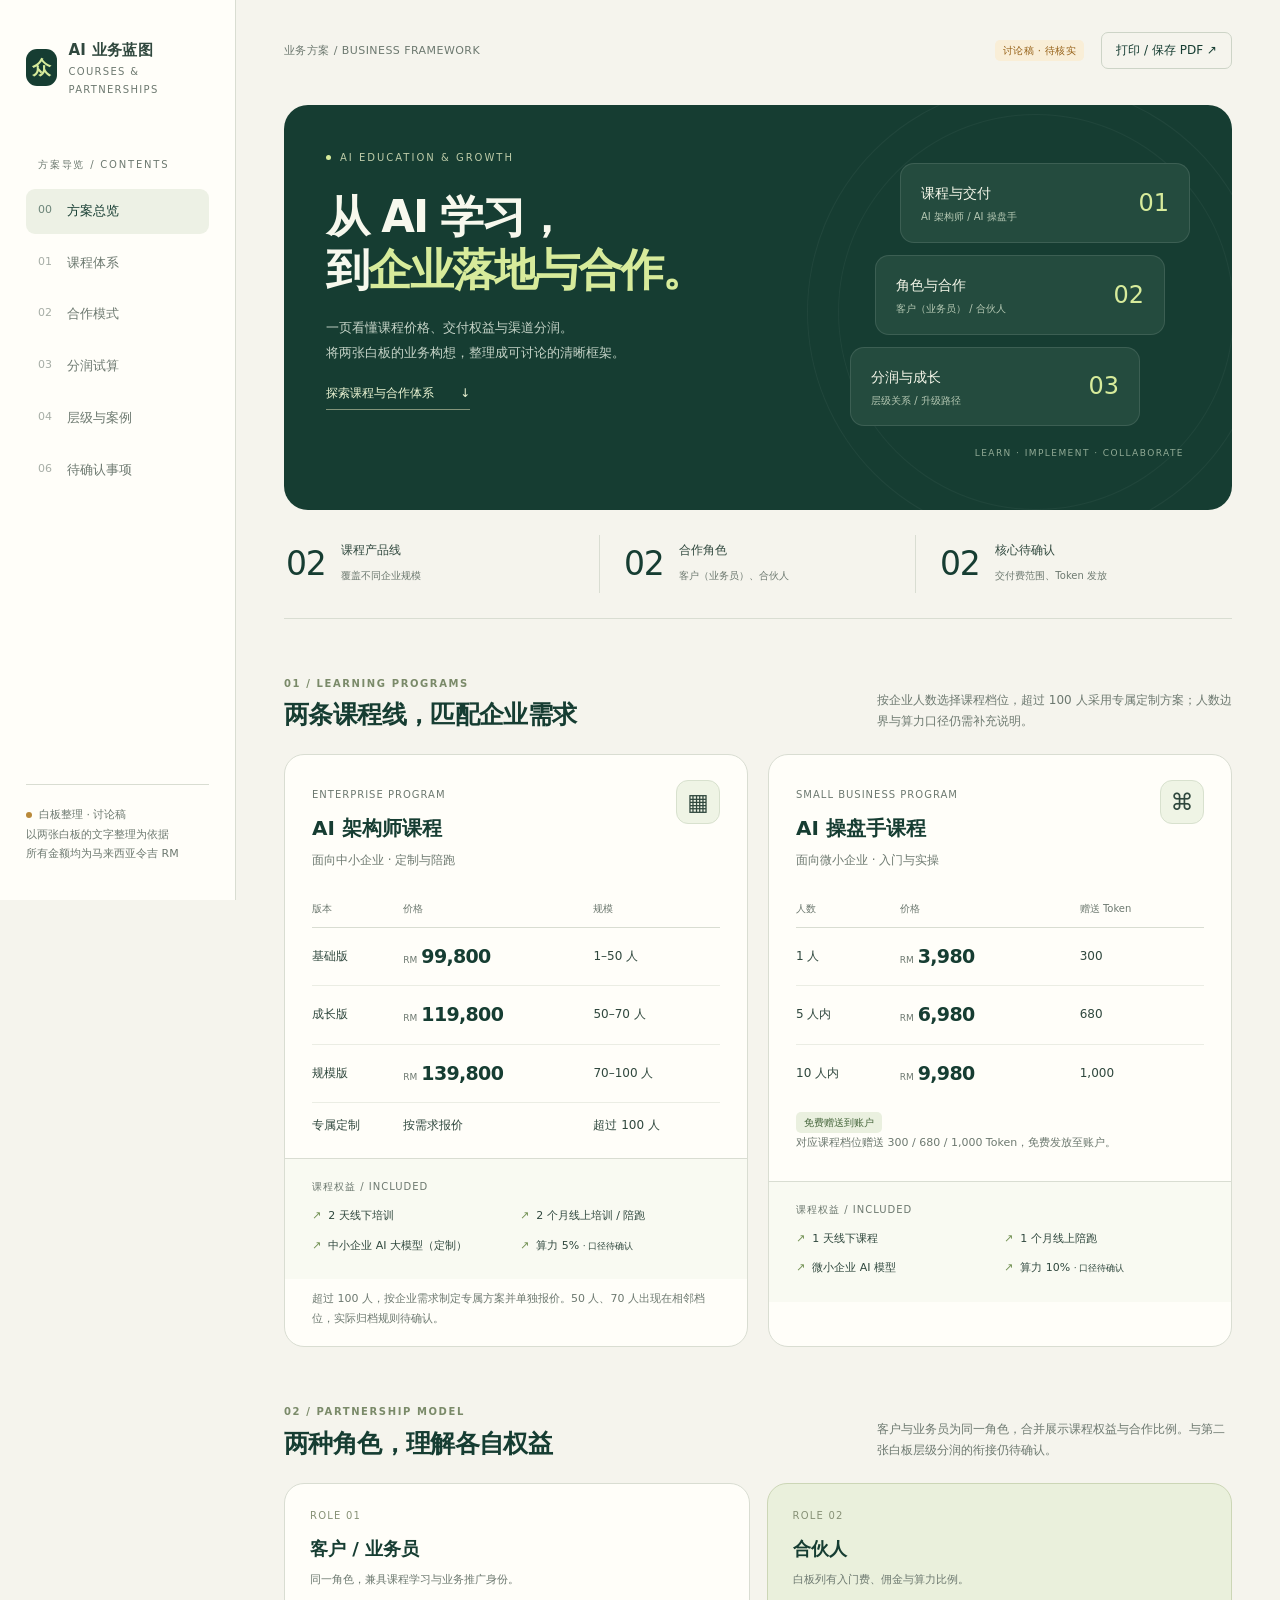
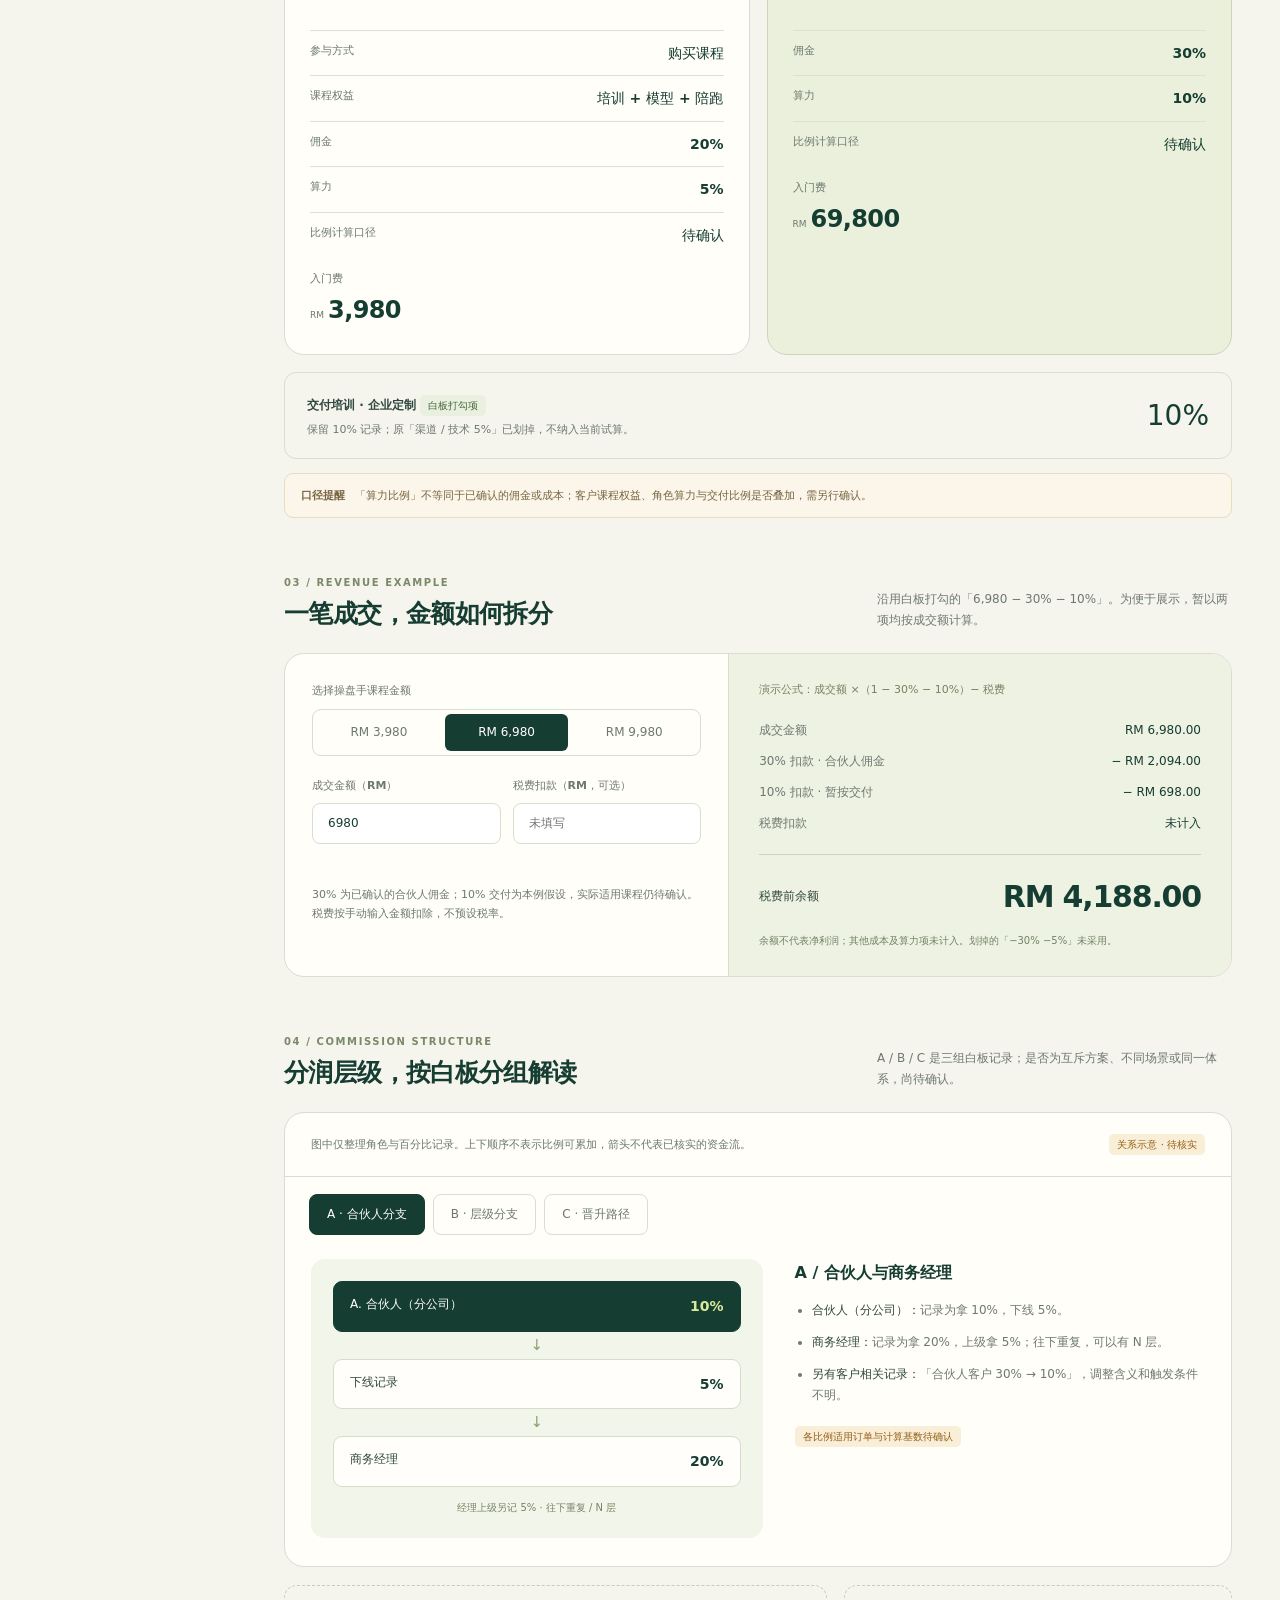
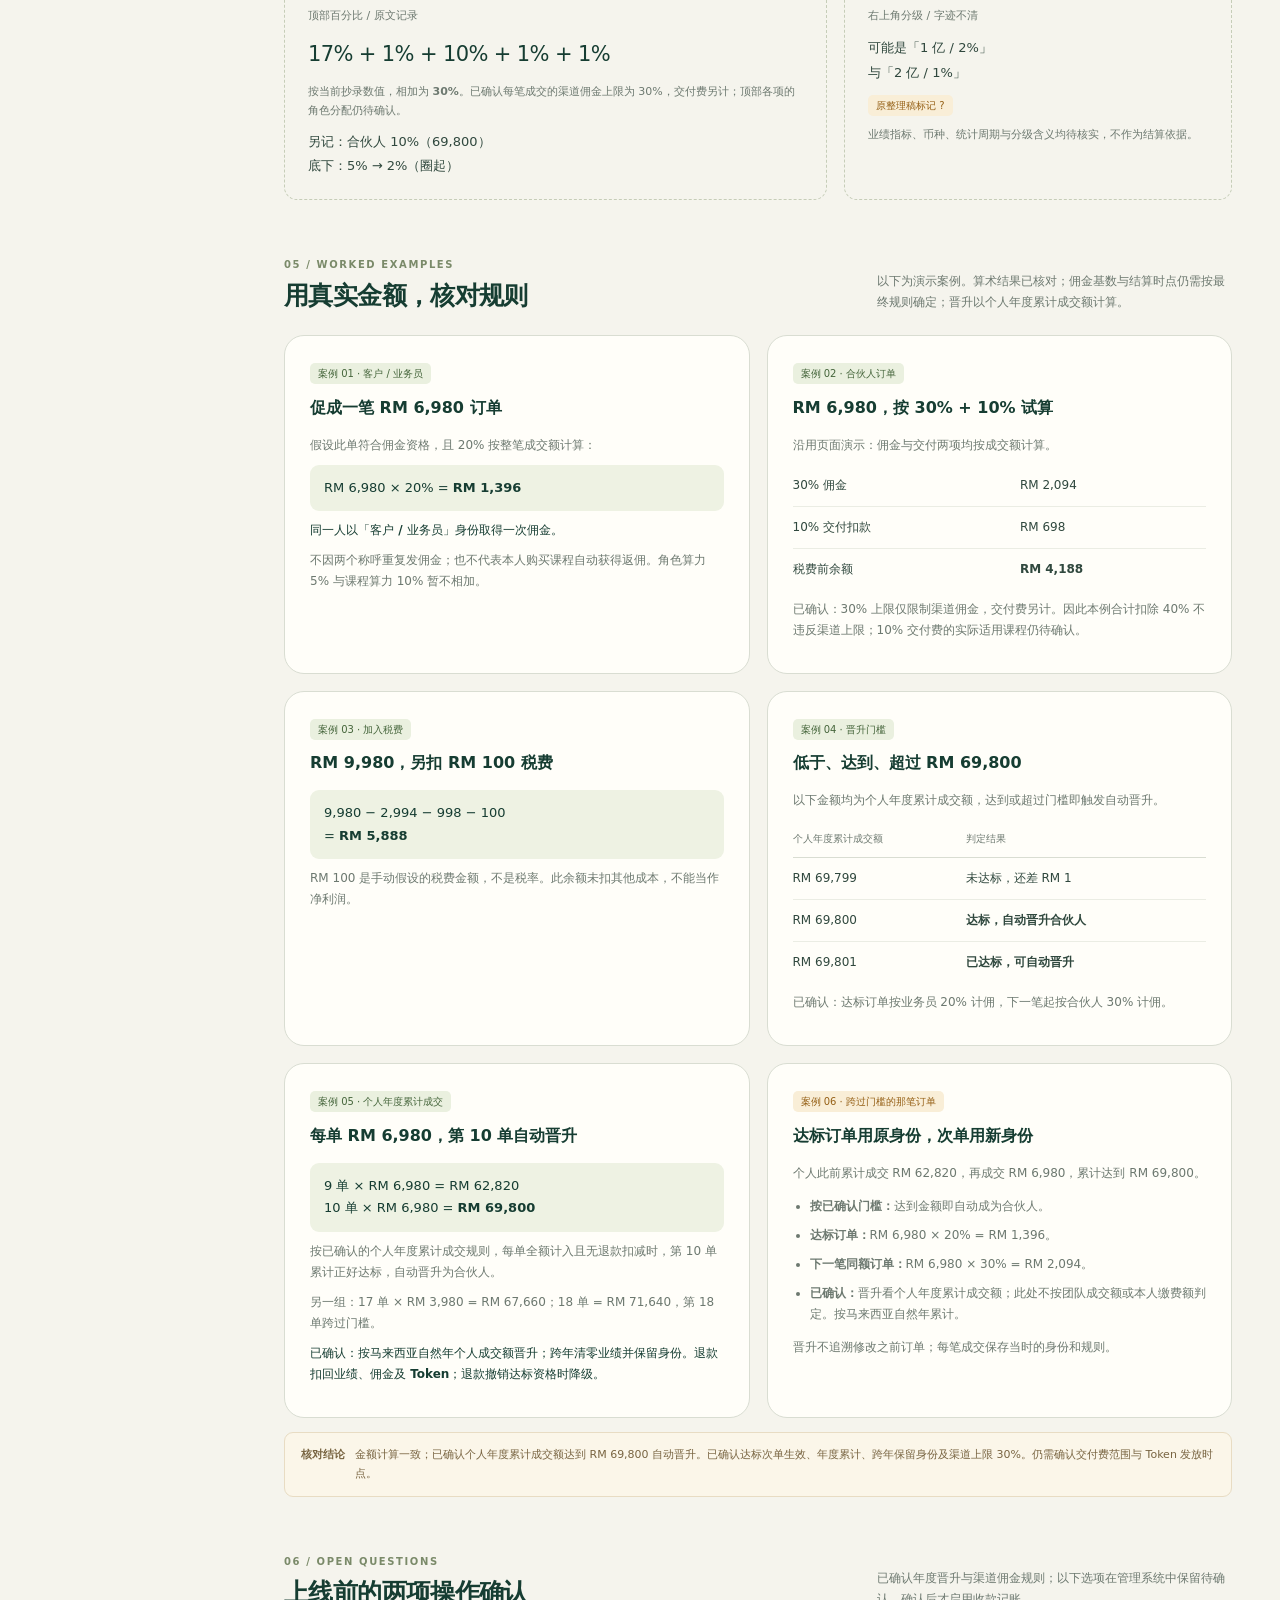
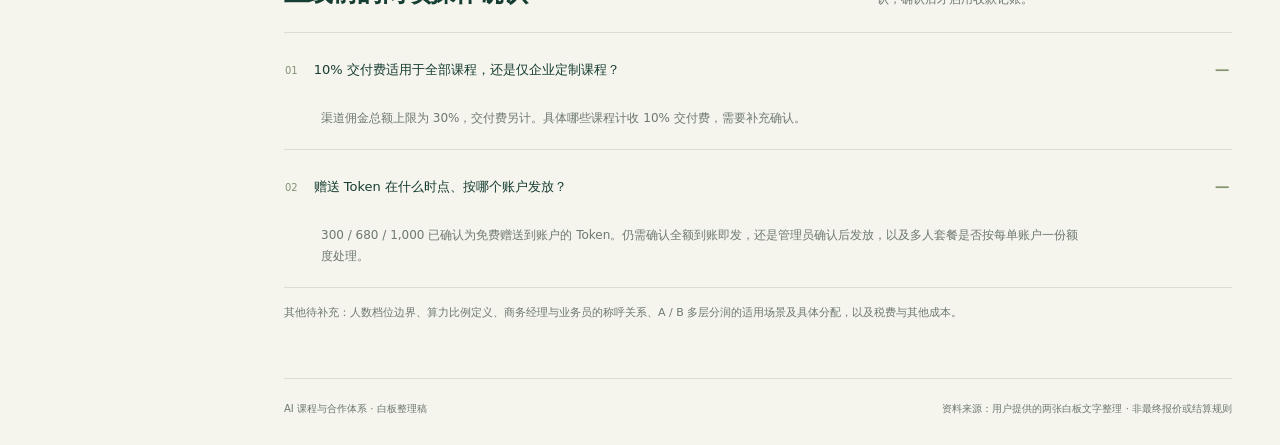
==== index.html @ 29b3b027 "Add Zhongren course and agent commission application" ====
<!doctype html>
<html lang="zh-Hans">
<head>
  <meta charset="utf-8">
  <meta name="viewport" content="width=device-width, initial-scale=1">
  <meta name="theme-color" content="#173d32">
  <title>AI 课程与合作体系 · 白板整理稿</title>
  <style>
    :root{--ink:#163d32;--text:#30483e;--muted:#6d7970;--paper:#f5f4ed;--white:#fffef9;--line:#d9ddd2;--lime:#d7eb9b;--amber:#956016;--amber-bg:#f9eed7;--radius:20px}
    *{box-sizing:border-box}html{scroll-behavior:smooth;scroll-padding-top:32px}body{margin:0;background:var(--paper);color:var(--text);font-family:Inter,"PingFang SC","Microsoft YaHei",system-ui,sans-serif;font-size:15px;line-height:1.75}a{color:inherit;text-decoration:none}button,input,select{font:inherit}button,a,input,select{ -webkit-tap-highlight-color:transparent}button:focus-visible,a:focus-visible,input:focus-visible,select:focus-visible{outline:3px solid #70933e;outline-offset:5px}button{cursor:pointer}::selection{background:var(--lime);color:var(--ink)}
    .sidebar{width:236px;position:fixed;inset:0 auto 0 0;padding:37px 26px;background:var(--white);border-right:1px solid var(--line);display:flex;flex-direction:column;z-index:10}.brand{display:flex;align-items:center;gap:11px;font-weight:750;letter-spacing:.02em}.mark{background:var(--ink);color:var(--lime);width:37px;height:37px;border-radius:11px;display:grid;place-items:center;font-size:19px}.brand small{display:block;font-size:10px;letter-spacing:.13em;color:var(--muted);font-weight:500}.side-label{font-size:10px;letter-spacing:.18em;color:var(--muted);margin:58px 12px 15px}.nav{display:grid;gap:7px}.nav a{padding:11px 12px;border-radius:9px;color:var(--muted);font-size:13px;display:flex;gap:15px}.nav a span{font-size:11px;opacity:.6}.nav a:hover,.nav a.active{background:#edf1e5;color:var(--ink)}.side-foot{margin-top:auto;color:var(--muted);font-size:11px;border-top:1px solid var(--line);padding-top:20px}.status-dot{display:inline-block;width:6px;height:6px;background:#b9893a;border-radius:50%;margin-right:7px}.main{margin-left:236px;padding:32px 48px 28px;max-width:1600px}.topbar{display:flex;justify-content:space-between;align-items:center;margin-bottom:36px;gap:12px;font-size:11px;color:var(--muted);letter-spacing:.04em}.tools{display:flex;align-items:center;gap:17px}.print-btn{background:transparent;border:1px solid #cdd4c7;color:var(--ink);padding:7px 14px;border-radius:7px;font-size:12px}.print-btn:hover{background:#e7eddd}
    .hero{background:var(--ink);color:#f7f8ed;border-radius:24px;position:relative;overflow:hidden;min-height:345px;display:grid;grid-template-columns:1.3fr 1fr;padding:44px 42px;gap:30px}.eyebrow{font-size:10px;letter-spacing:.2em;text-transform:uppercase;color:#bdcba8;display:flex;align-items:center;gap:9px}.eyebrow:before{content:"";height:5px;width:5px;background:var(--lime);border-radius:50%}h1{font-size:clamp(32px,3.4vw,51px);line-height:1.24;letter-spacing:-.045em;margin:24px 0 18px;font-weight:650}h1 em{font-style:normal;color:var(--lime)}.hero p{font-size:13px;color:#c5d3c7;max-width:450px;line-height:1.9;margin:0}.hero-link{display:inline-flex;align-items:center;gap:26px;border-bottom:1px solid #83947a;padding:17px 0 5px;font-size:12px;color:#ebf4d3}.hero-art{align-self:center;position:relative;padding:14px 0 4px}.orbit{position:absolute;inset:-66px -75px -75px -20px;border:1px solid #ffffff0c;border-radius:50%;pointer-events:none}.orbit:after{content:"";position:absolute;inset:30px;border:1px solid #ffffff0b;border-radius:50%}.path-card{position:relative;background:#244b3e;border:1px solid #ffffff1c;border-radius:14px;padding:16px 20px;display:flex;align-items:center;justify-content:space-between;gap:18px;max-width:290px;margin:0 0 12px auto}.path-card:nth-of-type(3){margin-right:25px}.path-card:nth-of-type(4){margin-right:50px}.path-card b{font-size:14px;color:#f5f7e9;font-weight:500}.path-card small{display:block;color:#b5c8b3;font-size:10px;margin-top:2px}.path-card .num{font-size:24px;font-weight:300;color:var(--lime)}.hero-caption{font-size:9px;color:#91aa95;letter-spacing:.16em;text-align:right;margin:20px 6px 0 0}
    .overview{display:grid;grid-template-columns:repeat(3,1fr);margin:25px 0 56px;border-bottom:1px solid var(--line);padding-bottom:25px}.overview>div{padding:0 24px;border-right:1px solid var(--line);display:flex;align-items:center;gap:16px}.overview>div:first-child{padding-left:2px}.overview>div:last-child{border:0}.overview strong{font-size:33px;font-weight:500;letter-spacing:-.04em;color:var(--ink)}.overview b{font-size:12px;display:block;font-weight:500}.overview small{font-size:10px;color:var(--muted)}section{margin-bottom:56px}.section-head{display:flex;justify-content:space-between;align-items:flex-end;gap:20px;margin-bottom:22px}.kicker{font-size:10px;font-weight:600;letter-spacing:.16em;color:#7a8a69;margin-bottom:5px}h2{font-size:25px;letter-spacing:-.025em;font-weight:600;line-height:1.4;margin:0;color:var(--ink)}.section-head p{font-size:12px;color:var(--muted);margin:0;max-width:355px}.chip{display:inline-flex;align-items:center;border-radius:5px;padding:3px 8px;font-size:10px;font-weight:500;line-height:1.5;background:#eaf0df;color:#45653b}.chip.warn{background:var(--amber-bg);color:var(--amber)}.course-grid{display:grid;grid-template-columns:1fr 1fr;gap:20px}.card{background:var(--white);border:1px solid var(--line);border-radius:var(--radius);overflow:hidden}.course-top{padding:25px 27px 19px;display:flex;justify-content:space-between;align-items:start;gap:10px}.course-top h3{font-size:20px;font-weight:600;margin:4px 0;color:var(--ink)}.course-top small{font-size:10px;color:var(--muted);letter-spacing:.1em}.course-sub{font-size:12px;color:var(--muted);margin:0}.course-icon{font-size:23px;width:44px;height:44px;border:1px solid #d8e1ce;background:#eff4e5;border-radius:12px;display:grid;place-items:center}.table-wrap{padding:0 27px}table{border-collapse:collapse;width:100%;text-align:left;font-size:12px}th{font-size:10px;font-weight:500;color:var(--muted);border-bottom:1px solid var(--line);padding:10px 0}td{border-bottom:1px solid #ebede4;padding:12px 0}tbody tr:last-child td{border-bottom:0}.price{font-size:19px;letter-spacing:-.035em;font-weight:600;color:var(--ink);white-space:nowrap}.currency{font-size:9px;color:var(--muted);letter-spacing:0;margin-right:4px;font-weight:400}.features{padding:19px 27px 24px;margin-top:10px;border-top:1px solid var(--line);background:#f9faf2}.features-title{font-size:10px;color:var(--muted);margin-bottom:11px;letter-spacing:.1em}.feature-grid{display:grid;grid-template-columns:1fr 1fr;gap:10px 8px;font-size:11px}.feature-grid span:before{content:"↗";color:#719052;margin-right:7px}.course-note{font-size:11px;color:var(--muted);padding:10px 27px 18px;line-height:1.8}.note{display:flex;gap:10px;font-size:11px;color:#786441;border:1px solid #e8dcc3;background:#fbf6e9;border-radius:9px;margin-top:14px;padding:12px 16px}.note b{white-space:nowrap;font-weight:600}.role-grid{display:grid;grid-template-columns:repeat(2,1fr);gap:17px}.role{padding:23px 25px;position:relative}.role.highlight{background:#eaf0dc;border-color:#ccd6b6}.role-no{font-size:10px;color:#879176;letter-spacing:.12em}.role h3{margin:9px 0 5px;font-size:18px;color:var(--ink);font-weight:600}.role p{font-size:11px;color:var(--muted);margin:0 0 22px;min-height:38px}.role dl{margin:0}.role dl>div{display:flex;justify-content:space-between;gap:8px;border-top:1px solid #dce2d2;padding:10px 0}.role dt{font-size:11px;color:var(--muted)}.role dd{margin:0;font-size:14px;color:var(--ink);font-weight:550}.role .entry{margin-top:12px;font-size:11px;color:var(--muted)}.role .entry strong{display:block;font-size:24px;letter-spacing:-.025em;font-weight:550;color:var(--ink)}.delivery{display:flex;align-items:center;justify-content:space-between;gap:20px;padding:18px 22px;margin-top:17px;border:1px solid var(--line);border-radius:12px}.delivery strong{font-size:12px;font-weight:600}.delivery p{margin:3px 0 0;font-size:11px;color:var(--muted)}.delivery .rate{font-size:28px;font-weight:500;color:var(--ink)}
    .calculator{display:grid;grid-template-columns:1fr 1.13fr;background:var(--white);border:1px solid var(--line);border-radius:20px;overflow:hidden}.calc-controls{padding:27px;border-right:1px solid var(--line)}label{display:block;font-size:11px;font-weight:550;color:var(--muted);margin-bottom:8px}.segmented{display:flex;border:1px solid var(--line);border-radius:9px;padding:4px;gap:4px;margin-bottom:20px}.segmented button{flex:1;background:transparent;border:0;border-radius:6px;padding:8px 2px;font-size:12px;color:var(--muted)}.segmented button[aria-pressed="true"]{background:var(--ink);color:#fff}.input-line{display:flex;gap:12px}.input-group{flex:1;min-width:0}.input-unit{display:flex;align-items:center;border:1px solid var(--line);border-radius:8px;background:white;padding:0 12px;color:var(--muted);font-size:12px}.input-unit input{width:100%;border:0;outline:0;padding:9px 3px;background:transparent;color:var(--ink);min-width:0}.input-unit:focus-within{outline:2px solid #8fa774}.calc-hint{font-size:11px;color:var(--muted);margin:16px 0 0}.calc-results{padding:26px 30px;background:#eef2e3}.calc-equation{font-size:11px;color:#758160;margin-bottom:20px}.calc-row{display:flex;justify-content:space-between;margin:10px 0;font-size:12px}.calc-row span{color:var(--muted)}.calc-row strong{font-weight:500;color:var(--ink);font-variant-numeric:tabular-nums}.calc-total{border-top:1px solid #cbd6b9;margin-top:20px;padding-top:16px;display:flex;justify-content:space-between;align-items:center;gap:10px}.calc-total span{font-size:12px}.calc-total strong{font-size:30px;letter-spacing:-.04em;font-weight:550;color:var(--ink)}.calc-results small{display:block;font-size:10px;color:#718164;margin-top:9px}.error{font-size:11px;color:#a04430;margin:7px 0 0;min-height:18px}
    .layers{border:1px solid var(--line);border-radius:20px;background:var(--white);overflow:hidden}.layer-intro{padding:21px 26px;border-bottom:1px solid var(--line);display:flex;justify-content:space-between;gap:20px;align-items:center}.layer-intro p{font-size:11px;color:var(--muted);margin:0}.layer-tabs{display:flex;padding:17px 24px 0;gap:8px}.layer-tabs button{padding:9px 17px;border:1px solid var(--line);border-radius:8px;background:transparent;color:var(--muted);font-size:12px}.layer-tabs button[aria-selected="true"]{background:var(--ink);color:var(--white);border-color:var(--ink)}.layer-panel{padding:24px 26px 28px}.layer-panel[hidden]{display:none}.layer-layout{display:grid;grid-template-columns:1.1fr 1fr;gap:32px}.flow{background:#f2f5e9;border-radius:14px;padding:22px}.flow-node{background:#fffefa;border:1px solid #d5dfc7;border-radius:9px;padding:12px 16px;display:flex;justify-content:space-between;gap:10px;font-size:12px}.flow-node strong{font-size:14px;color:var(--ink)}.flow-node small{font-size:10px;color:var(--muted)}.flow-node.dark{background:var(--ink);color:white;border-color:var(--ink)}.flow-node.dark strong{color:var(--lime)}.flow-arrow{color:#8c9e70;font-size:15px;text-align:center;line-height:27px}.flow-note{font-size:10px;color:#778364;text-align:center;margin:12px 0 0}.layer-copy h3{font-size:16px;color:var(--ink);font-weight:600;margin:0 0 13px}.layer-copy ul{padding-left:17px;margin:0;font-size:12px;color:var(--muted)}.layer-copy li{margin-bottom:11px}.layer-copy b{font-weight:550;color:var(--text)}.layer-copy .chip{margin-top:9px}.top-notes{margin-top:18px;display:grid;grid-template-columns:1.4fr 1fr;gap:17px}.annotation{padding:20px 23px;border:1px dashed #c6cdb8;border-radius:13px}.annotation h3{font-size:11px;font-weight:500;color:var(--muted);margin:0 0 11px}.annotation .formula{font-size:21px;letter-spacing:-.03em;font-weight:500;color:var(--ink)}.annotation p{font-size:11px;color:var(--muted);margin:9px 0 0}.annotation .raw{font-size:13px;color:var(--text);line-height:1.9}
    .questions{border-top:1px solid var(--line)}details{border-bottom:1px solid var(--line);padding:0 1px}summary{cursor:pointer;list-style:none;display:flex;align-items:center;gap:16px;padding:19px 0;font-size:13px;font-weight:500;color:var(--ink)}summary::-webkit-details-marker{display:none}summary:after{content:"+";margin-left:auto;font-size:21px;color:#85966e;font-weight:400}details[open] summary:after{content:"−"}.q-no{font-size:10px;font-weight:400;color:#839277}details p{margin:0 36px 20px;font-size:12px;color:var(--muted);max-width:760px}.confirm-note{font-size:11px;color:var(--muted);margin:15px 0 0}.footer{display:flex;justify-content:space-between;border-top:1px solid var(--line);padding:21px 0 0;color:var(--muted);font-size:10px;gap:16px}.mobile-title{display:none}
    @media(min-width:1600px){.main{margin-right:auto;padding-left:70px;padding-right:70px}}
    @media(max-width:1150px){.sidebar{width:196px;padding:30px 18px}.main{margin-left:196px;padding:28px}.hero{padding:33px 29px;gap:12px}.path-card{padding:13px 15px}.course-top{padding:22px}.table-wrap{padding:0 22px}.features{padding:18px 22px}.feature-grid{grid-template-columns:1fr}.course-note{padding-left:22px;padding-right:22px}.role{padding:20px}.calc-total strong{font-size:25px}.top-notes{grid-template-columns:1fr 1fr}}
    @media(max-width:850px){.sidebar{position:sticky;width:100%;height:auto;inset:0;display:block;padding:12px 20px;border-right:0;border-bottom:1px solid var(--line)}.brand{display:none}.side-label,.side-foot{display:none}.nav{display:flex;gap:3px;justify-content:space-between}.nav a{padding:6px 8px;font-size:11px;white-space:nowrap}.nav a span{display:none}.main{margin:0;padding:25px}.topbar{margin-bottom:22px}.hero{min-height:310px}h1{font-size:36px}.hero-art{padding-left:12px}.path-card:nth-of-type(3){margin-right:12px}.path-card:nth-of-type(4){margin-right:24px}.section-head p{max-width:275px}html{scroll-padding-top:75px}}
    @media(max-width:620px){.sidebar{padding:12px 8px}.nav a{padding:6px 5px;font-size:10px}.main{padding:20px 16px}.topbar{font-size:10px}.tools>.chip{display:none}.hero{grid-template-columns:1fr;padding:29px 25px;border-radius:18px;gap:10px}.hero-art{display:none}h1{font-size:39px;margin-top:21px}.hero p{font-size:12px}.hero-link{padding-top:23px}.overview{margin:19px 0 38px;padding-bottom:20px}.overview>div{display:block;padding:0 15px}.overview strong{font-size:27px}.overview b{font-size:11px}.overview small{font-size:9px}.section-head{display:block;margin-bottom:18px}h2{font-size:24px}.section-head p{max-width:none;margin-top:9px;font-size:11px}.course-grid,.role-grid,.calculator,.layer-layout,.top-notes{grid-template-columns:1fr}.course-top,.table-wrap{padding-left:22px;padding-right:22px}.feature-grid{grid-template-columns:1fr 1fr}.role p{min-height:0;margin-bottom:15px}.role .entry{display:flex;align-items:center;justify-content:space-between}.role .entry strong{font-size:22px}.role dl>div{padding:8px 0}.role-grid{gap:12px}.role{padding:21px 23px}.calculator .calc-controls{border-right:0;border-bottom:1px solid var(--line);padding:22px}.calc-results{padding:22px}.calc-total strong{font-size:29px}.layer-intro{padding:18px 20px;align-items:flex-start}.layer-intro .chip{white-space:nowrap}.layer-tabs{padding:17px 18px 0;gap:5px}.layer-tabs button{padding:8px 10px;flex:1;font-size:11px}.layer-panel{padding:20px 18px}.layer-layout{gap:22px}.flow{padding:18px}.top-notes{gap:12px}.annotation .formula{font-size:20px}.note{display:block}.note b{display:block;margin-bottom:4px}.delivery{padding:16px 20px}.delivery p{max-width:230px}section{margin-bottom:40px}summary{font-size:12px;gap:12px;align-items:flex-start}summary:after{line-height:1.1}details p{margin-left:28px;margin-right:8px}.footer{font-size:9px}.print-btn{font-size:10px}}
    @media(prefers-reduced-motion:reduce){html{scroll-behavior:auto}}
    @media print{body{background:white;font-size:11px;-webkit-print-color-adjust:exact;print-color-adjust:exact}.sidebar,.tools,.hero-link,.layer-tabs{display:none}.main{margin:0;padding:0;max-width:none}.topbar{margin-bottom:15px}.hero{min-height:0;padding:25px;grid-template-columns:1.5fr 1fr}.hero h1{font-size:31px}.hero-art{display:block}.overview{margin:16px 0 24px;padding-bottom:15px}section{margin-bottom:24px;break-inside:avoid}.section-head{margin-bottom:12px}h2{font-size:21px}.course-grid,.role-grid{gap:12px}.course-top{padding:17px}.table-wrap{padding:0 17px}.features{padding:13px 17px}.layer-panel[hidden]{display:block!important}.layer-panel{border-bottom:1px solid var(--line);break-inside:avoid}.layers{overflow:visible}.layer-layout{grid-template-columns:1fr 1fr}.feature-grid{grid-template-columns:1fr 1fr}.hero-art .path-card{padding:8px 14px}.calc-controls{padding:18px}.calc-results{padding:18px}.top-notes{margin-top:12px}.note{padding:10px}.footer{margin-top:14px}.questions details p{display:block!important}.questions summary{padding:12px 0}.questions summary:after{display:none}#layers{break-inside:auto}@page{size:A4;margin:12mm}}
    .case-grid{display:grid;grid-template-columns:1fr 1fr;gap:17px}.case-card{padding:23px 25px}.case-card h3{font-size:16px;color:var(--ink);margin:8px 0 13px}.case-card p{font-size:12px;color:var(--muted);margin:9px 0}.case-math{padding:12px 14px;border-radius:9px;background:#eef2e3;color:var(--ink);font-size:13px;font-variant-numeric:tabular-nums}.case-card td{padding:10px 5px 10px 0;vertical-align:top}.case-card .case-outcome{color:var(--ink);font-weight:550}.case-card ul{padding-left:17px;font-size:12px;color:var(--muted)}.case-card li{margin:8px 0}.case-card{break-inside:avoid}@media(max-width:620px){.case-grid{grid-template-columns:1fr}.case-card{padding:21px}.case-math{font-size:12px}}
  </style>
</head>
<body>
  <aside class="sidebar" aria-label="页面导航">
    <a class="brand" href="#overview"><span class="mark">众</span><span>AI 业务蓝图<small>COURSES & PARTNERSHIPS</small></span></a>
    <div class="side-label">方案导览 / CONTENTS</div>
    <nav class="nav"><a class="active" href="#overview"><span>00</span>方案总览</a><a href="#courses"><span>01</span>课程体系</a><a href="#partners"><span>02</span>合作模式</a><a href="#finance"><span>03</span>分润试算</a><a href="#layers"><span>04</span>层级与案例</a><a href="#questions"><span>06</span>待确认事项</a></nav>
    <div class="side-foot"><span class="status-dot"></span>白板整理 · 讨论稿<br>以两张白板的文字整理为依据<br>所有金额均为马来西亚令吉 RM</div>
  </aside>
  <main class="main">
    <div class="topbar"><span>业务方案 / BUSINESS FRAMEWORK</span><div class="tools"><span class="chip warn">讨论稿 · 待核实</span><button class="print-btn" id="printButton" type="button">打印 / 保存 PDF ↗</button></div></div>
    <section id="overview" style="margin-bottom:0">
      <div class="hero"><div><div class="eyebrow">AI EDUCATION & GROWTH</div><h1>从 AI 学习，<br>到<em>企业落地与合作。</em></h1><p>一页看懂课程价格、交付权益与渠道分润。<br>将两张白板的业务构想，整理成可讨论的清晰框架。</p><a class="hero-link" href="#courses">探索课程与合作体系 <span>↓</span></a></div><div class="hero-art" aria-label="课程、合作与分润三个主题"><div class="orbit"></div><div class="path-card"><div><b>课程与交付</b><small>AI 架构师 / AI 操盘手</small></div><span class="num">01</span></div><div class="path-card"><div><b>角色与合作</b><small>客户（业务员） / 合伙人</small></div><span class="num">02</span></div><div class="path-card"><div><b>分润与成长</b><small>层级关系 / 升级路径</small></div><span class="num">03</span></div><div class="hero-caption">LEARN · IMPLEMENT · COLLABORATE</div></div></div>
      <div class="overview"><div><strong>02</strong><div><b>课程产品线</b><small>覆盖不同企业规模</small></div></div><div><strong>02</strong><div><b>合作角色</b><small>客户（业务员）、合伙人</small></div></div><div><strong>02</strong><div><b>核心待确认</b><small>交付费范围、Token 发放</small></div></div></div>
    </section>
    <section id="courses"><div class="section-head"><div><div class="kicker">01 / LEARNING PROGRAMS</div><h2>两条课程线，匹配企业需求</h2></div><p>按企业人数选择课程档位，超过 100 人采用专属定制方案；人数边界与算力口径仍需补充说明。</p></div>
      <div class="course-grid">
        <article class="card"><div class="course-top"><div><small>ENTERPRISE PROGRAM</small><h3>AI 架构师课程</h3><p class="course-sub">面向中小企业 · 定制与陪跑</p></div><div class="course-icon" aria-hidden="true">▦</div></div><div class="table-wrap"><table><thead><tr><th scope="col">版本</th><th scope="col">价格</th><th scope="col">规模</th></tr></thead><tbody><tr><td>基础版</td><td class="price"><span class="currency">RM</span>99,800</td><td>1–50 人</td></tr><tr><td>成长版</td><td class="price"><span class="currency">RM</span>119,800</td><td>50–70 人</td></tr><tr><td>规模版</td><td class="price"><span class="currency">RM</span>139,800</td><td>70–100 人</td></tr><tr><td>专属定制</td><td>按需求报价</td><td>超过 100 人</td></tr></tbody></table></div><div class="features"><div class="features-title">课程权益 / INCLUDED</div><div class="feature-grid"><span>2 天线下培训</span><span>2 个月线上培训 / 陪跑</span><span>中小企业 AI 大模型（定制）</span><span>算力 5% <small>· 口径待确认</small></span></div></div><div class="course-note">超过 100 人，按企业需求制定专属方案并单独报价。50 人、70 人出现在相邻档位，实际归档规则待确认。</div></article>
        <article class="card"><div class="course-top"><div><small>SMALL BUSINESS PROGRAM</small><h3>AI 操盘手课程</h3><p class="course-sub">面向微小企业 · 入门与实操</p></div><div class="course-icon" aria-hidden="true">⌘</div></div><div class="table-wrap"><table><thead><tr><th scope="col">人数</th><th scope="col">价格</th><th scope="col">赠送 Token</th></tr></thead><tbody><tr><td>1 人</td><td class="price"><span class="currency">RM</span>3,980</td><td>300</td></tr><tr><td>5 人内</td><td class="price"><span class="currency">RM</span>6,980</td><td>680</td></tr><tr><td>10 人内</td><td class="price"><span class="currency">RM</span>9,980</td><td>1,000</td></tr></tbody></table></div><div class="course-note"><span class="chip">免费赠送到账户</span><br>对应课程档位赠送 300 / 680 / 1,000 Token，免费发放至账户。</div><div class="features"><div class="features-title">课程权益 / INCLUDED</div><div class="feature-grid"><span>1 天线下课程</span><span>1 个月线上陪跑</span><span>微小企业 AI 模型</span><span>算力 10% <small>· 口径待确认</small></span></div></div></article>
      </div>
    </section>
    <section id="partners"><div class="section-head"><div><div class="kicker">02 / PARTNERSHIP MODEL</div><h2>两种角色，理解各自权益</h2></div><p>客户与业务员为同一角色，合并展示课程权益与合作比例。与第二张白板层级分润的衔接仍待确认。</p></div><div class="role-grid">
      <article class="card role"><div class="role-no">ROLE 01</div><h3>客户 / 业务员</h3><p>同一角色，兼具课程学习与业务推广身份。</p><dl><div><dt>参与方式</dt><dd>购买课程</dd></div><div><dt>课程权益</dt><dd>培训 + 模型 + 陪跑</dd></div><div><dt>佣金</dt><dd>20%</dd></div><div><dt>算力</dt><dd>5%</dd></div><div><dt>比例计算口径</dt><dd>待确认</dd></div></dl><div class="entry">入门费<strong><span class="currency">RM</span>3,980</strong></div></article>
      <article class="card role highlight"><div class="role-no">ROLE 02</div><h3>合伙人</h3><p>白板列有入门费、佣金与算力比例。</p><dl><div><dt>佣金</dt><dd>30%</dd></div><div><dt>算力</dt><dd>10%</dd></div><div><dt>比例计算口径</dt><dd>待确认</dd></div></dl><div class="entry">入门费<strong><span class="currency">RM</span>69,800</strong></div></article>
    </div><div class="delivery"><div><strong>交付培训 · 企业定制 <span class="chip">白板打勾项</span></strong><p>保留 10% 记录；原「渠道 / 技术 5%」已划掉，不纳入当前试算。</p></div><div class="rate">10%</div></div><div class="note"><b>口径提醒</b><span>「算力比例」不等同于已确认的佣金或成本；客户课程权益、角色算力与交付比例是否叠加，需另行确认。</span></div></section>
    <section id="finance"><div class="section-head"><div><div class="kicker">03 / REVENUE EXAMPLE</div><h2>一笔成交，金额如何拆分</h2></div><p>沿用白板打勾的「6,980 − 30% − 10%」。为便于展示，暂以两项均按成交额计算。</p></div><div class="calculator"><div class="calc-controls"><label id="packageLabel">选择操盘手课程金额</label><div class="segmented" role="group" aria-labelledby="packageLabel"><button type="button" data-amount="3980" aria-pressed="false">RM 3,980</button><button type="button" data-amount="6980" aria-pressed="true">RM 6,980</button><button type="button" data-amount="9980" aria-pressed="false">RM 9,980</button></div><div class="input-line"><div class="input-group"><label for="amount">成交金额（RM）</label><div class="input-unit"><input id="amount" type="number" min="0" max="1000000000" step="0.01" value="6980" inputmode="decimal"></div></div><div class="input-group"><label for="tax">税费扣款（RM，可选）</label><div class="input-unit"><input id="tax" type="number" min="0" step="0.01" placeholder="未填写" inputmode="decimal"></div></div></div><p id="calcError" class="error" role="alert"></p><p class="calc-hint">30% 为已确认的合伙人佣金；10% 交付为本例假设，实际适用课程仍待确认。税费按手动输入金额扣除，不预设税率。</p></div><div class="calc-results" aria-live="polite" aria-atomic="true"><div class="calc-equation">演示公式：成交额 ×（1 − 30% − 10%）− 税费</div><div class="calc-row"><span>成交金额</span><strong id="gross">RM 6,980.00</strong></div><div class="calc-row"><span>30% 扣款 · 合伙人佣金</span><strong id="commission">− RM 2,094.00</strong></div><div class="calc-row"><span>10% 扣款 · 暂按交付</span><strong id="delivery">− RM 698.00</strong></div><div class="calc-row"><span>税费扣款</span><strong id="taxResult">未计入</strong></div><div class="calc-total"><span id="totalLabel">税费前余额</span><strong id="balance">RM 4,188.00</strong></div><small>余额不代表净利润；其他成本及算力项未计入。划掉的「−30% −5%」未采用。</small></div></div></section>
    <section id="layers"><div class="section-head"><div><div class="kicker">04 / COMMISSION STRUCTURE</div><h2>分润层级，按白板分组解读</h2></div><p>A / B / C 是三组白板记录；是否为互斥方案、不同场景或同一体系，尚待确认。</p></div><div class="layers"><div class="layer-intro"><p>图中仅整理角色与百分比记录。上下顺序不表示比例可累加，箭头不代表已核实的资金流。</p><span class="chip warn">关系示意 · 待核实</span></div><div class="layer-tabs" role="tablist" aria-label="白板分润分组"><button id="tab-a" role="tab" type="button" aria-selected="true" aria-controls="panel-a" tabindex="0">A · 合伙人分支</button><button id="tab-b" role="tab" type="button" aria-selected="false" aria-controls="panel-b" tabindex="-1">B · 层级分支</button><button id="tab-c" role="tab" type="button" aria-selected="false" aria-controls="panel-c" tabindex="-1">C · 晋升路径</button></div>
      <div id="panel-a" class="layer-panel" role="tabpanel" aria-labelledby="tab-a" tabindex="0"><div class="layer-layout"><div class="flow"><div class="flow-node dark"><span>A. 合伙人（分公司）</span><strong>10%</strong></div><div class="flow-arrow" aria-hidden="true">↓</div><div class="flow-node"><span>下线记录</span><strong>5%</strong></div><div class="flow-arrow" aria-hidden="true">↓</div><div class="flow-node"><span>商务经理</span><strong>20%</strong></div><p class="flow-note">经理上级另记 5% · 往下重复 / N 层</p></div><div class="layer-copy"><h3>A / 合伙人与商务经理</h3><ul><li><b>合伙人（分公司）：</b>记录为拿 10%，下线 5%。</li><li><b>商务经理：</b>记录为拿 20%，上级拿 5%；往下重复，可以有 N 层。</li><li><b>另有客户相关记录：</b>「合伙人客户 30% → 10%」，调整含义和触发条件不明。</li></ul><span class="chip warn">各比例适用订单与计算基数待确认</span></div></div></div>
      <div id="panel-b" class="layer-panel" role="tabpanel" aria-labelledby="tab-b" tabindex="0" hidden><div class="layer-layout"><div class="flow"><div class="flow-node dark"><span>B. 上级</span><strong>2%</strong></div><div class="flow-arrow" aria-hidden="true">↓</div><div class="flow-node"><span>下一级合伙人</span><strong>5%</strong></div><div class="flow-arrow" aria-hidden="true">↓</div><div class="flow-node"><span>商务经理</span><strong>5% → 1%</strong></div><p class="flow-note">往下 N 个 · 另有合伙人 ② → ③ 平行分支</p></div><div class="layer-copy"><h3>B / 上级与下级分润记录</h3><ul><li><b>上级拿 2%：</b>原 20% 已划掉，按改写后的 2% 展示。</li><li><b>下一级合伙人 5%；商务经理 5% → 1%：</b>变化条件与层级对应关系不明。</li><li><b>平行分支：</b>旁边另记合伙人 ② → ③，尚无法判断与主分支的结算关系。</li></ul><span class="chip warn">“N 个”不等于已确认的无限层分润</span></div></div></div>
      <div id="panel-c" class="layer-panel" role="tabpanel" aria-labelledby="tab-c" tabindex="0" hidden><div class="layer-layout"><div class="flow"><div class="flow-node"><span>商务经理</span><small>原有角色</small></div><div class="flow-arrow" aria-hidden="true">↓</div><div class="flow-node"><span>个人年度累计成交 RM 69,800</span><small>自动晋升</small></div><div class="flow-arrow" aria-hidden="true">↓</div><div class="flow-node dark"><span>C. 合伙人</span><strong>30%</strong></div><p class="flow-note">马来西亚自然年累计 · 达标次单起按 30% · 跨年保留身份</p></div><div class="layer-copy"><h3>C / 商务经理的晋升路径</h3><ul><li><b>升级逻辑：</b>商务经理个人年度累计成交额达到 RM 69,800，即自动晋升为合伙人。</li><li><b>合伙人直接佣金 30%：</b>后续已确认采用第一张白板的 30%。</li><li><b>生效时点：</b>达标订单按成交前身份计佣，下一笔订单起用新身份。跨年清零业绩并保留身份；退款撤销达标资格时恢复业务员。</li></ul><span class="chip">已确认：个人年度累计成交达 RM 69,800 自动晋升</span></div></div></div>
    </div><div class="top-notes"><article class="annotation"><h3>顶部百分比 / 原文记录</h3><div class="formula">17% + 1% + 10% + 1% + 1%</div><p>按当前抄录数值，相加为 <b>30%</b>。已确认每笔成交的渠道佣金上限为 30%，交付费另计；顶部各项的角色分配仍待确认。</p><p class="raw">另记：合伙人 10%（69,800）<br>底下：5% → 2%（圈起）</p></article><article class="annotation"><h3>右上角分级 / 字迹不清</h3><div class="raw">可能是「1 亿 / 2%」<br>与「2 亿 / 1%」</div><p><span class="chip warn">原整理稿标记 ?</span></p><p>业绩指标、币种、统计周期与分级含义均待核实，不作为结算依据。</p></article></div></section>
    <section id="use-cases"><div class="section-head"><div><div class="kicker">05 / WORKED EXAMPLES</div><h2>用真实金额，核对规则</h2></div><p>以下为演示案例。算术结果已核对；佣金基数与结算时点仍需按最终规则确定；晋升以个人年度累计成交额计算。</p></div>
      <div class="case-grid">
        <article class="card case-card"><span class="chip">案例 01 · 客户 / 业务员</span><h3>促成一笔 RM 6,980 订单</h3><p>假设此单符合佣金资格，且 20% 按整笔成交额计算：</p><div class="case-math">RM 6,980 × 20% = <b>RM 1,396</b></div><p class="case-outcome">同一人以「客户 / 业务员」身份取得一次佣金。</p><p>不因两个称呼重复发佣金；也不代表本人购买课程自动获得返佣。角色算力 5% 与课程算力 10% 暂不相加。</p></article>
        <article class="card case-card"><span class="chip">案例 02 · 合伙人订单</span><h3>RM 6,980，按 30% + 10% 试算</h3><p>沿用页面演示：佣金与交付两项均按成交额计算。</p><table aria-label="合伙人订单拆分"><tbody><tr><td>30% 佣金</td><td>RM 2,094</td></tr><tr><td>10% 交付扣款</td><td>RM 698</td></tr><tr><td>税费前余额</td><td><b>RM 4,188</b></td></tr></tbody></table><p>已确认：30% 上限仅限制渠道佣金，交付费另计。因此本例合计扣除 40% 不违反渠道上限；10% 交付费的实际适用课程仍待确认。</p></article>
        <article class="card case-card"><span class="chip">案例 03 · 加入税费</span><h3>RM 9,980，另扣 RM 100 税费</h3><div class="case-math">9,980 − 2,994 − 998 − 100<br>= <b>RM 5,888</b></div><p>RM 100 是手动假设的税费金额，不是税率。此余额未扣其他成本，不能当作净利润。</p></article>
        <article class="card case-card"><span class="chip">案例 04 · 晋升门槛</span><h3>低于、达到、超过 RM 69,800</h3><p>以下金额均为个人年度累计成交额，达到或超过门槛即触发自动晋升。</p><table aria-label="自动晋升边界案例"><thead><tr><th scope="col">个人年度累计成交额</th><th scope="col">判定结果</th></tr></thead><tbody><tr><td>RM 69,799</td><td>未达标，还差 RM 1</td></tr><tr><td>RM 69,800</td><td><b>达标，自动晋升合伙人</b></td></tr><tr><td>RM 69,801</td><td><b>已达标，可自动晋升</b></td></tr></tbody></table><p>已确认：达标订单按业务员 20% 计佣，下一笔起按合伙人 30% 计佣。</p></article>
        <article class="card case-card"><span class="chip">案例 05 · 个人年度累计成交</span><h3>每单 RM 6,980，第 10 单自动晋升</h3><div class="case-math">9 单 × RM 6,980 = RM 62,820<br>10 单 × RM 6,980 = <b>RM 69,800</b></div><p>按已确认的个人年度累计成交规则，每单全额计入且无退款扣减时，第 10 单累计正好达标，自动晋升为合伙人。</p><p>另一组：17 单 × RM 3,980 = RM 67,660；18 单 = RM 71,640，第 18 单跨过门槛。</p><p class="case-outcome">已确认：按马来西亚自然年个人成交额晋升；跨年清零业绩并保留身份。退款扣回业绩、佣金及 Token；退款撤销达标资格时降级。</p></article>
        <article class="card case-card"><span class="chip warn">案例 06 · 跨过门槛的那笔订单</span><h3>达标订单用原身份，次单用新身份</h3><p>个人此前累计成交 RM 62,820，再成交 RM 6,980，累计达到 RM 69,800。</p><ul><li><b>按已确认门槛：</b>达到金额即自动成为合伙人。</li><li><b>达标订单：</b>RM 6,980 × 20% = RM 1,396。</li><li><b>下一笔同额订单：</b>RM 6,980 × 30% = RM 2,094。</li><li><b>已确认：</b>晋升看个人年度累计成交额；此处不按团队成交额或本人缴费额判定。按马来西亚自然年累计。</li></ul><p>晋升不追溯修改之前订单；每笔成交保存当时的身份和规则。</p></article>
      </div><div class="note"><b>核对结论</b><span>金额计算一致；已确认个人年度累计成交额达到 RM 69,800 自动晋升。已确认达标次单生效、年度累计、跨年保留身份及渠道上限 30%。仍需确认交付费范围与 Token 发放时点。</span></div>
    </section>
    <section id="questions"><div class="section-head"><div><div class="kicker">06 / OPEN QUESTIONS</div><h2>上线前的两项操作确认</h2></div><p>已确认年度晋升与渠道佣金规则；以下选项在管理系统中保留待确认，确认后才启用收款记账。</p></div><div class="questions"><details open><summary><span class="q-no">01</span>10% 交付费适用于全部课程，还是仅企业定制课程？</summary><p>渠道佣金总额上限为 30%，交付费另计。具体哪些课程计收 10% 交付费，需要补充确认。</p></details><details open><summary><span class="q-no">02</span>赠送 Token 在什么时点、按哪个账户发放？</summary><p>300 / 680 / 1,000 已确认为免费赠送到账户的 Token。仍需确认全额到账即发，还是管理员确认后发放，以及多人套餐是否按每单账户一份额度处理。</p></details></div><p class="confirm-note">其他待补充：人数档位边界、算力比例定义、商务经理与业务员的称呼关系、A / B 多层分润的适用场景及具体分配，以及税费与其他成本。</p></section>
    <footer class="footer"><span>AI 课程与合作体系 · 白板整理稿</span><span>资料来源：用户提供的两张白板文字整理 · 非最终报价或结算规则</span></footer>
  </main>
  <script>
    const money = value => 'RM ' + value.toLocaleString('en-MY', {minimumFractionDigits:2,maximumFractionDigits:2});
    const amountInput=document.getElementById('amount'), taxInput=document.getElementById('tax');
    const packageButtons=[...document.querySelectorAll('[data-amount]')];
    function calculate(){
      const amount=Number(amountInput.value), tax=taxInput.value===''?0:Number(taxInput.value);
      const valid=amountInput.value!=='' && Number.isFinite(amount) && amount>=0 && amount<=1e9 && Number.isFinite(tax) && tax>=0 && tax<=1e9;
      document.getElementById('calcError').textContent=valid?'':'请输入 0 至 1,000,000,000 之间的有效金额。';
      amountInput.setAttribute('aria-invalid',String(amountInput.value===''||!Number.isFinite(amount)||amount<0||amount>1e9));
      taxInput.setAttribute('aria-invalid',String(!Number.isFinite(tax)||tax<0||tax>1e9));
      packageButtons.forEach(button=>button.setAttribute('aria-pressed',String(valid&&Number(button.dataset.amount)===amount)));
      if(!valid){['gross','commission','delivery','taxResult','balance'].forEach(id=>document.getElementById(id).textContent='—');return;}
      const grossCents=Math.round(amount*100), commissionCents=Math.round(grossCents*.3), deliveryCents=Math.round(grossCents*.1), taxCents=Math.round(tax*100);
      document.getElementById('gross').textContent=money(grossCents/100);
      document.getElementById('commission').textContent='− '+money(commissionCents/100);
      document.getElementById('delivery').textContent='− '+money(deliveryCents/100);
      document.getElementById('taxResult').textContent=taxInput.value===''?'未计入':'− '+money(taxCents/100);
      document.getElementById('totalLabel').textContent=taxInput.value===''?'税费前余额':'扣除所填税费后余额';
      document.getElementById('balance').textContent=money((grossCents-commissionCents-deliveryCents-taxCents)/100);
    }
    packageButtons.forEach(button=>button.addEventListener('click',()=>{amountInput.value=button.dataset.amount;calculate()}));
    amountInput.addEventListener('input',calculate);taxInput.addEventListener('input',calculate);
    const tabs=[...document.querySelectorAll('[role="tab"]')];
    function selectTab(tab){tabs.forEach(item=>{const active=item===tab;item.setAttribute('aria-selected',String(active));item.tabIndex=active?0:-1;document.getElementById(item.getAttribute('aria-controls')).hidden=!active})}
    tabs.forEach((tab,index)=>{tab.addEventListener('click',()=>selectTab(tab));tab.addEventListener('keydown',event=>{let next;if(event.key==='ArrowRight')next=(index+1)%tabs.length;else if(event.key==='ArrowLeft')next=(index+tabs.length-1)%tabs.length;else if(event.key==='Home')next=0;else if(event.key==='End')next=tabs.length-1;else return;event.preventDefault();selectTab(tabs[next]);tabs[next].focus()})});
    const navLinks=[...document.querySelectorAll('.nav a')];
    if('IntersectionObserver' in window){const observer=new IntersectionObserver(entries=>{entries.forEach(entry=>{if(entry.isIntersecting)navLinks.forEach(link=>link.classList.toggle('active',link.hash==='#'+(entry.target.id==='use-cases'?'layers':entry.target.id)))})},{rootMargin:'-15% 0px -65% 0px',threshold:0});document.querySelectorAll('main section[id]').forEach(section=>observer.observe(section));}
    let openDetails=[];
    window.addEventListener('beforeprint',()=>{openDetails=[...document.querySelectorAll('details')].map(detail=>detail.open);document.querySelectorAll('details').forEach(detail=>detail.open=true)});
    window.addEventListener('afterprint',()=>document.querySelectorAll('details').forEach((detail,index)=>detail.open=openDetails[index]??true));
    document.getElementById('printButton').addEventListener('click',()=>window.print());
    calculate();
  </script>
</body>
</html>
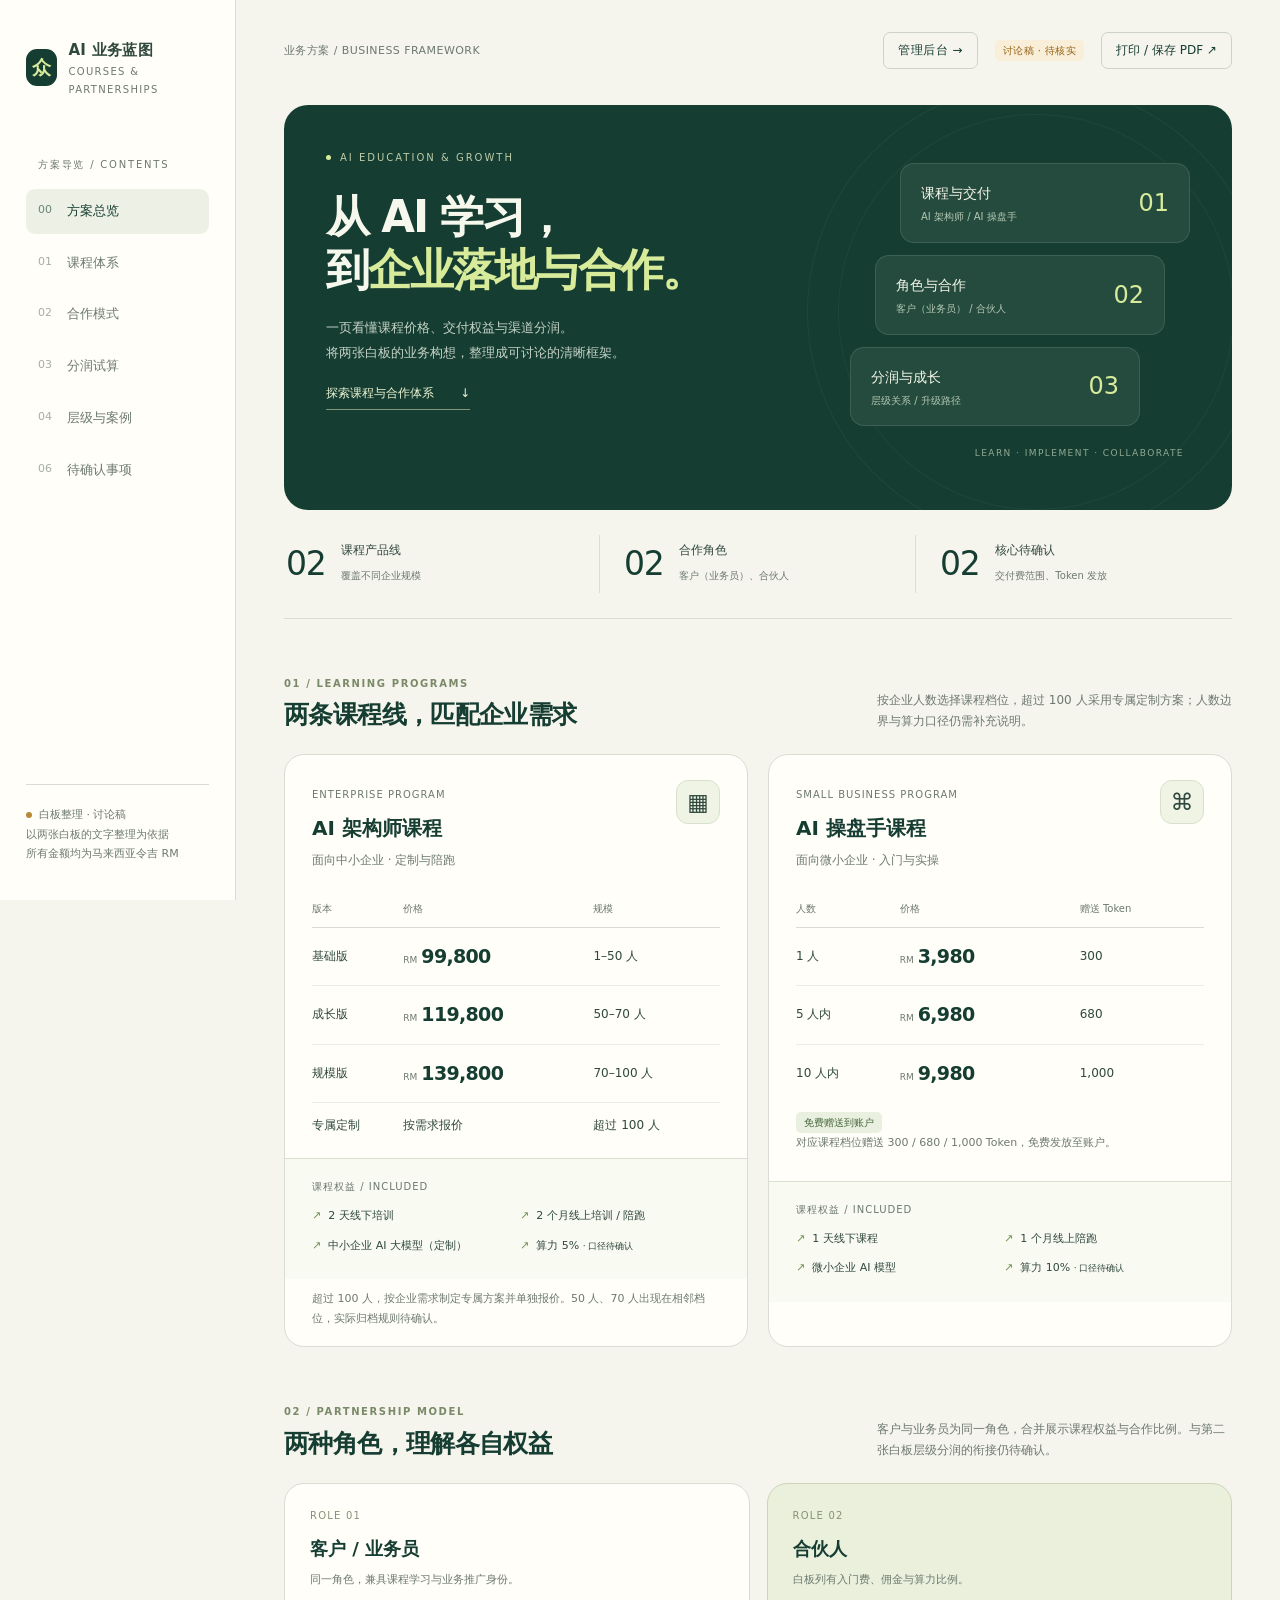
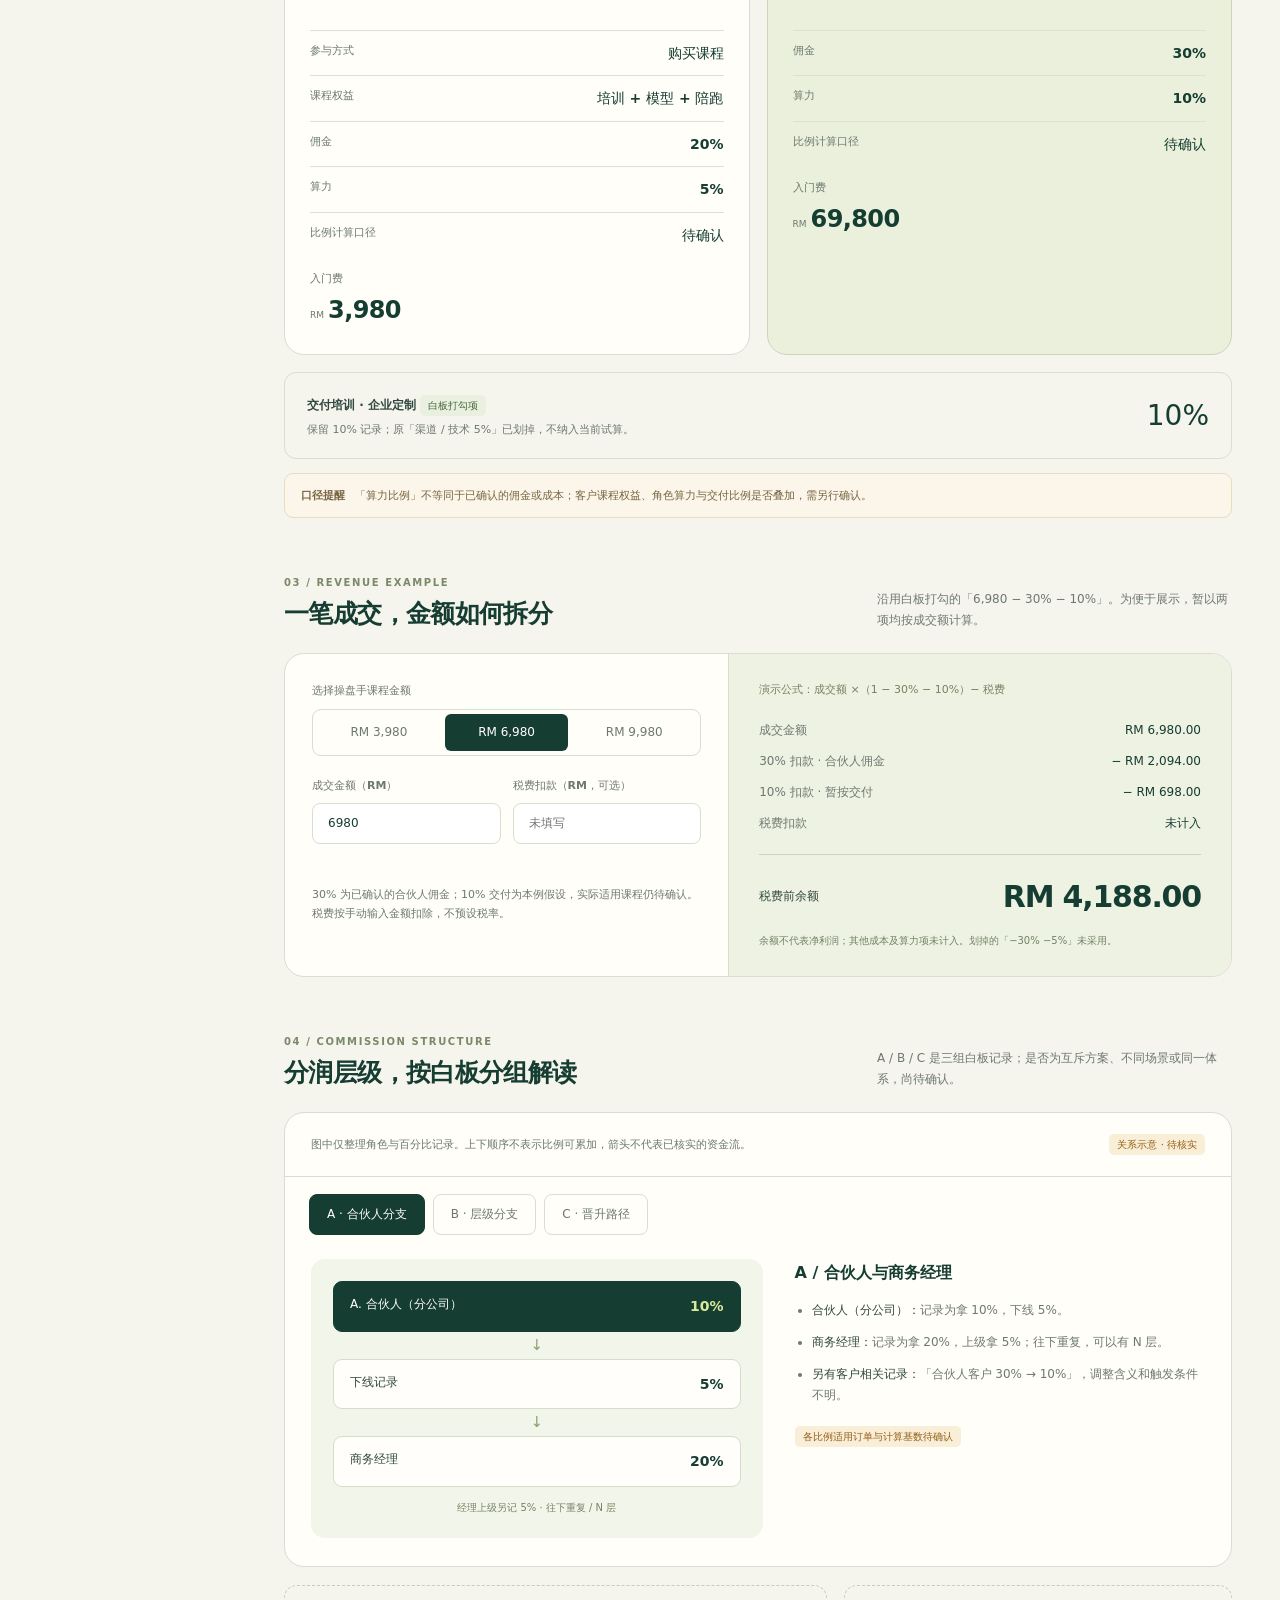
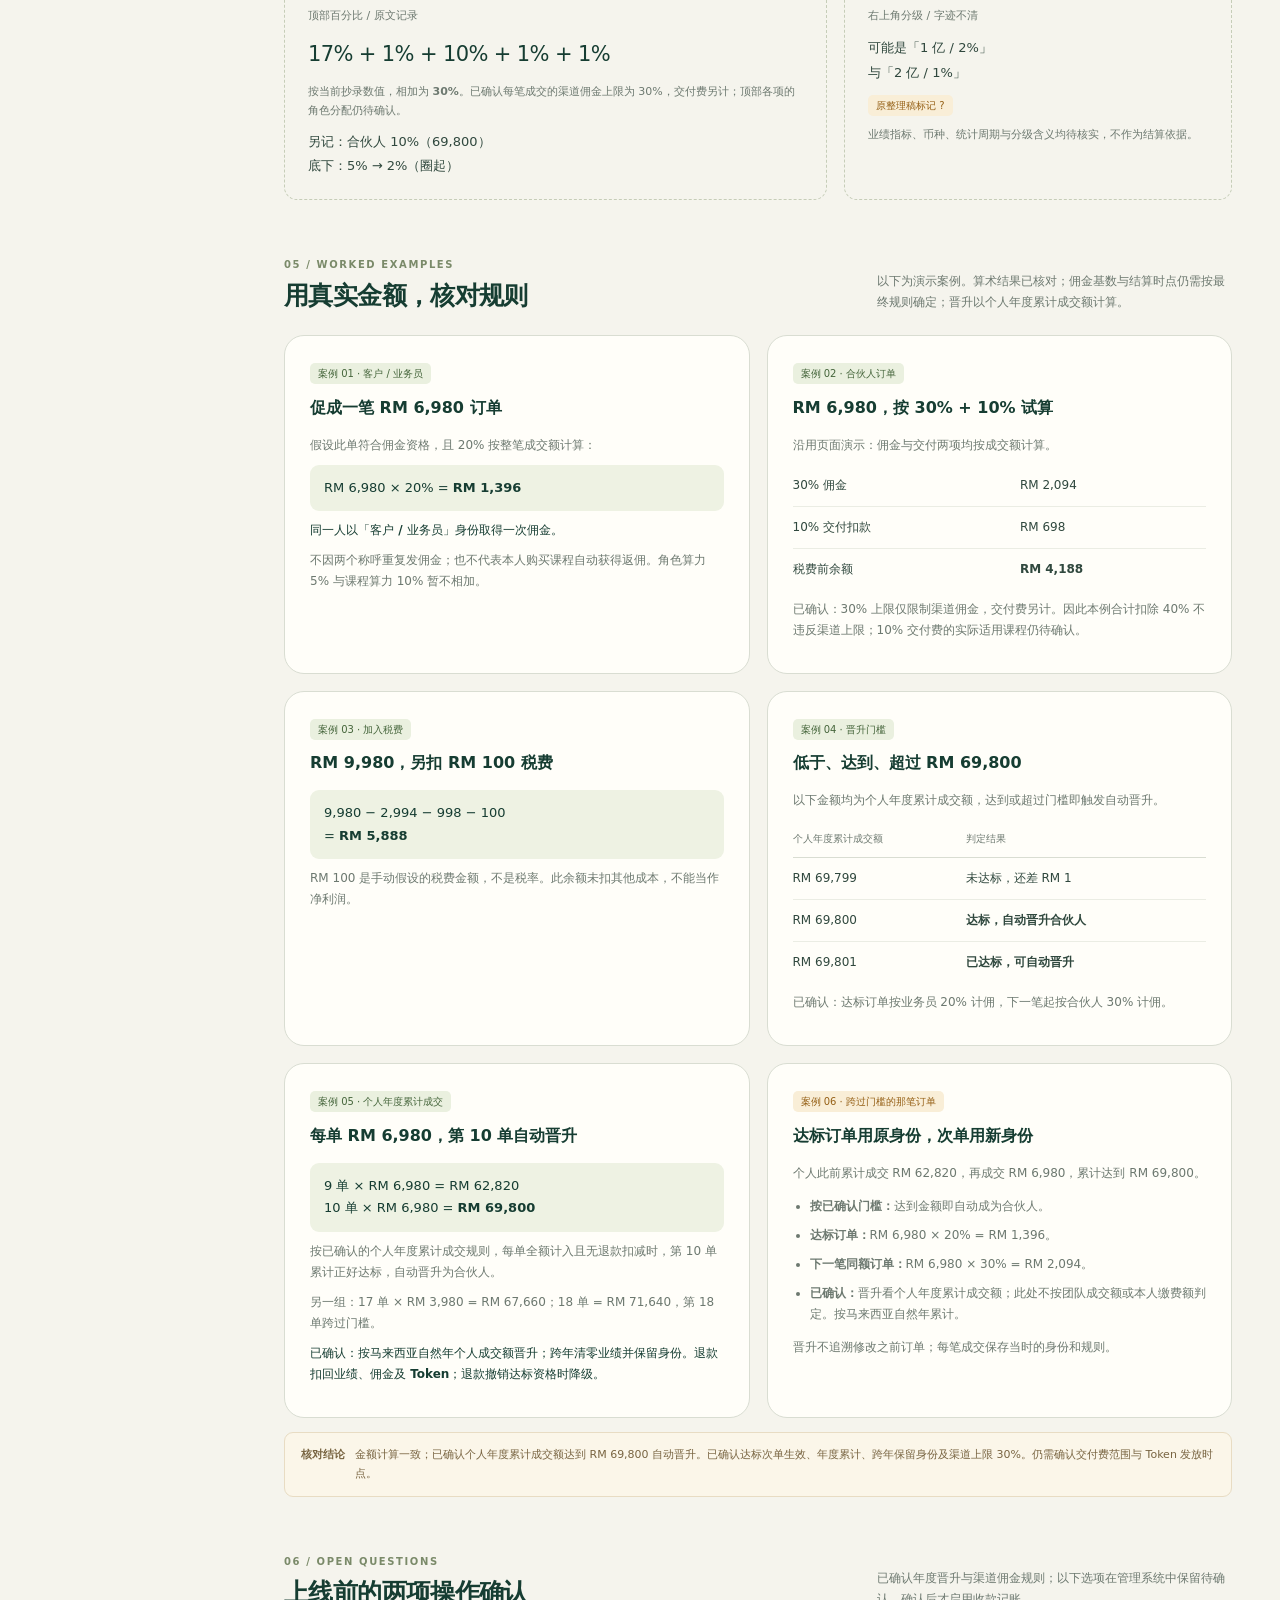
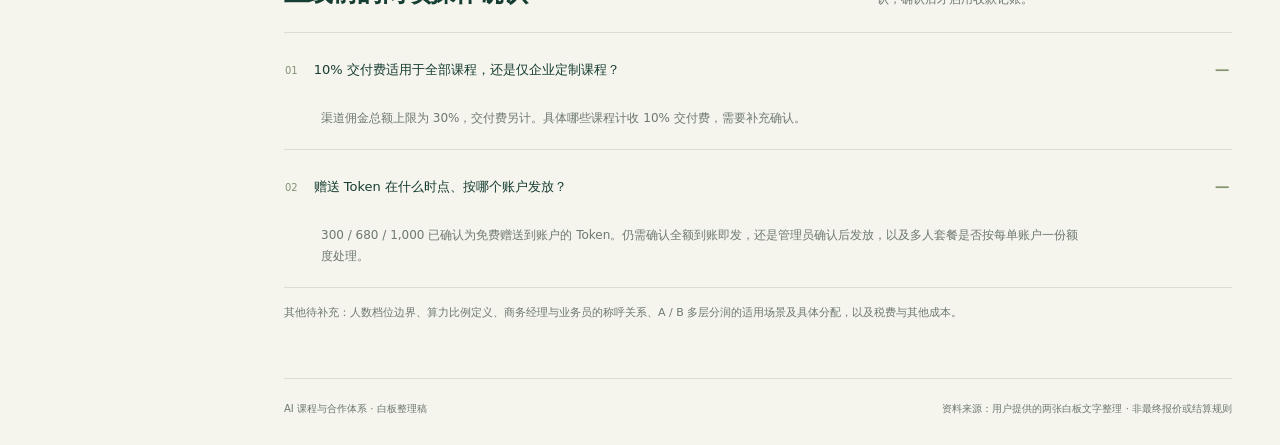
==== commit fd5f8314: "Serve ZrenAI website at root and move workspace to admin route" ====
--- a/index.html
+++ b/index.html
@@ -4,8 +4,9 @@
   <meta charset="utf-8">
   <meta name="viewport" content="width=device-width, initial-scale=1">
   <meta name="theme-color" content="#173d32">
-  <title>AI 课程与合作体系 · 白板整理稿</title>
+  <title>众仁 ZrenAI · AI 课程与合作体系</title>
   <style>
+    #overview{margin-bottom:0}
     :root{--ink:#163d32;--text:#30483e;--muted:#6d7970;--paper:#f5f4ed;--white:#fffef9;--line:#d9ddd2;--lime:#d7eb9b;--amber:#956016;--amber-bg:#f9eed7;--radius:20px}
     *{box-sizing:border-box}html{scroll-behavior:smooth;scroll-padding-top:32px}body{margin:0;background:var(--paper);color:var(--text);font-family:Inter,"PingFang SC","Microsoft YaHei",system-ui,sans-serif;font-size:15px;line-height:1.75}a{color:inherit;text-decoration:none}button,input,select{font:inherit}button,a,input,select{ -webkit-tap-highlight-color:transparent}button:focus-visible,a:focus-visible,input:focus-visible,select:focus-visible{outline:3px solid #70933e;outline-offset:5px}button{cursor:pointer}::selection{background:var(--lime);color:var(--ink)}
     .sidebar{width:236px;position:fixed;inset:0 auto 0 0;padding:37px 26px;background:var(--white);border-right:1px solid var(--line);display:flex;flex-direction:column;z-index:10}.brand{display:flex;align-items:center;gap:11px;font-weight:750;letter-spacing:.02em}.mark{background:var(--ink);color:var(--lime);width:37px;height:37px;border-radius:11px;display:grid;place-items:center;font-size:19px}.brand small{display:block;font-size:10px;letter-spacing:.13em;color:var(--muted);font-weight:500}.side-label{font-size:10px;letter-spacing:.18em;color:var(--muted);margin:58px 12px 15px}.nav{display:grid;gap:7px}.nav a{padding:11px 12px;border-radius:9px;color:var(--muted);font-size:13px;display:flex;gap:15px}.nav a span{font-size:11px;opacity:.6}.nav a:hover,.nav a.active{background:#edf1e5;color:var(--ink)}.side-foot{margin-top:auto;color:var(--muted);font-size:11px;border-top:1px solid var(--line);padding-top:20px}.status-dot{display:inline-block;width:6px;height:6px;background:#b9893a;border-radius:50%;margin-right:7px}.main{margin-left:236px;padding:32px 48px 28px;max-width:1600px}.topbar{display:flex;justify-content:space-between;align-items:center;margin-bottom:36px;gap:12px;font-size:11px;color:var(--muted);letter-spacing:.04em}.tools{display:flex;align-items:center;gap:17px}.print-btn{background:transparent;border:1px solid #cdd4c7;color:var(--ink);padding:7px 14px;border-radius:7px;font-size:12px}.print-btn:hover{background:#e7eddd}
@@ -31,8 +32,8 @@
     <div class="side-foot"><span class="status-dot"></span>白板整理 · 讨论稿<br>以两张白板的文字整理为依据<br>所有金额均为马来西亚令吉 RM</div>
   </aside>
   <main class="main">
-    <div class="topbar"><span>业务方案 / BUSINESS FRAMEWORK</span><div class="tools"><span class="chip warn">讨论稿 · 待核实</span><button class="print-btn" id="printButton" type="button">打印 / 保存 PDF ↗</button></div></div>
-    <section id="overview" style="margin-bottom:0">
+    <div class="topbar"><span>业务方案 / BUSINESS FRAMEWORK</span><div class="tools"><a class="print-btn" href="/admin">管理后台 →</a><span class="chip warn">讨论稿 · 待核实</span><button class="print-btn" id="printButton" type="button">打印 / 保存 PDF ↗</button></div></div>
+    <section id="overview">
       <div class="hero"><div><div class="eyebrow">AI EDUCATION & GROWTH</div><h1>从 AI 学习，<br>到<em>企业落地与合作。</em></h1><p>一页看懂课程价格、交付权益与渠道分润。<br>将两张白板的业务构想，整理成可讨论的清晰框架。</p><a class="hero-link" href="#courses">探索课程与合作体系 <span>↓</span></a></div><div class="hero-art" aria-label="课程、合作与分润三个主题"><div class="orbit"></div><div class="path-card"><div><b>课程与交付</b><small>AI 架构师 / AI 操盘手</small></div><span class="num">01</span></div><div class="path-card"><div><b>角色与合作</b><small>客户（业务员） / 合伙人</small></div><span class="num">02</span></div><div class="path-card"><div><b>分润与成长</b><small>层级关系 / 升级路径</small></div><span class="num">03</span></div><div class="hero-caption">LEARN · IMPLEMENT · COLLABORATE</div></div></div>
       <div class="overview"><div><strong>02</strong><div><b>课程产品线</b><small>覆盖不同企业规模</small></div></div><div><strong>02</strong><div><b>合作角色</b><small>客户（业务员）、合伙人</small></div></div><div><strong>02</strong><div><b>核心待确认</b><small>交付费范围、Token 发放</small></div></div></div>
     </section>
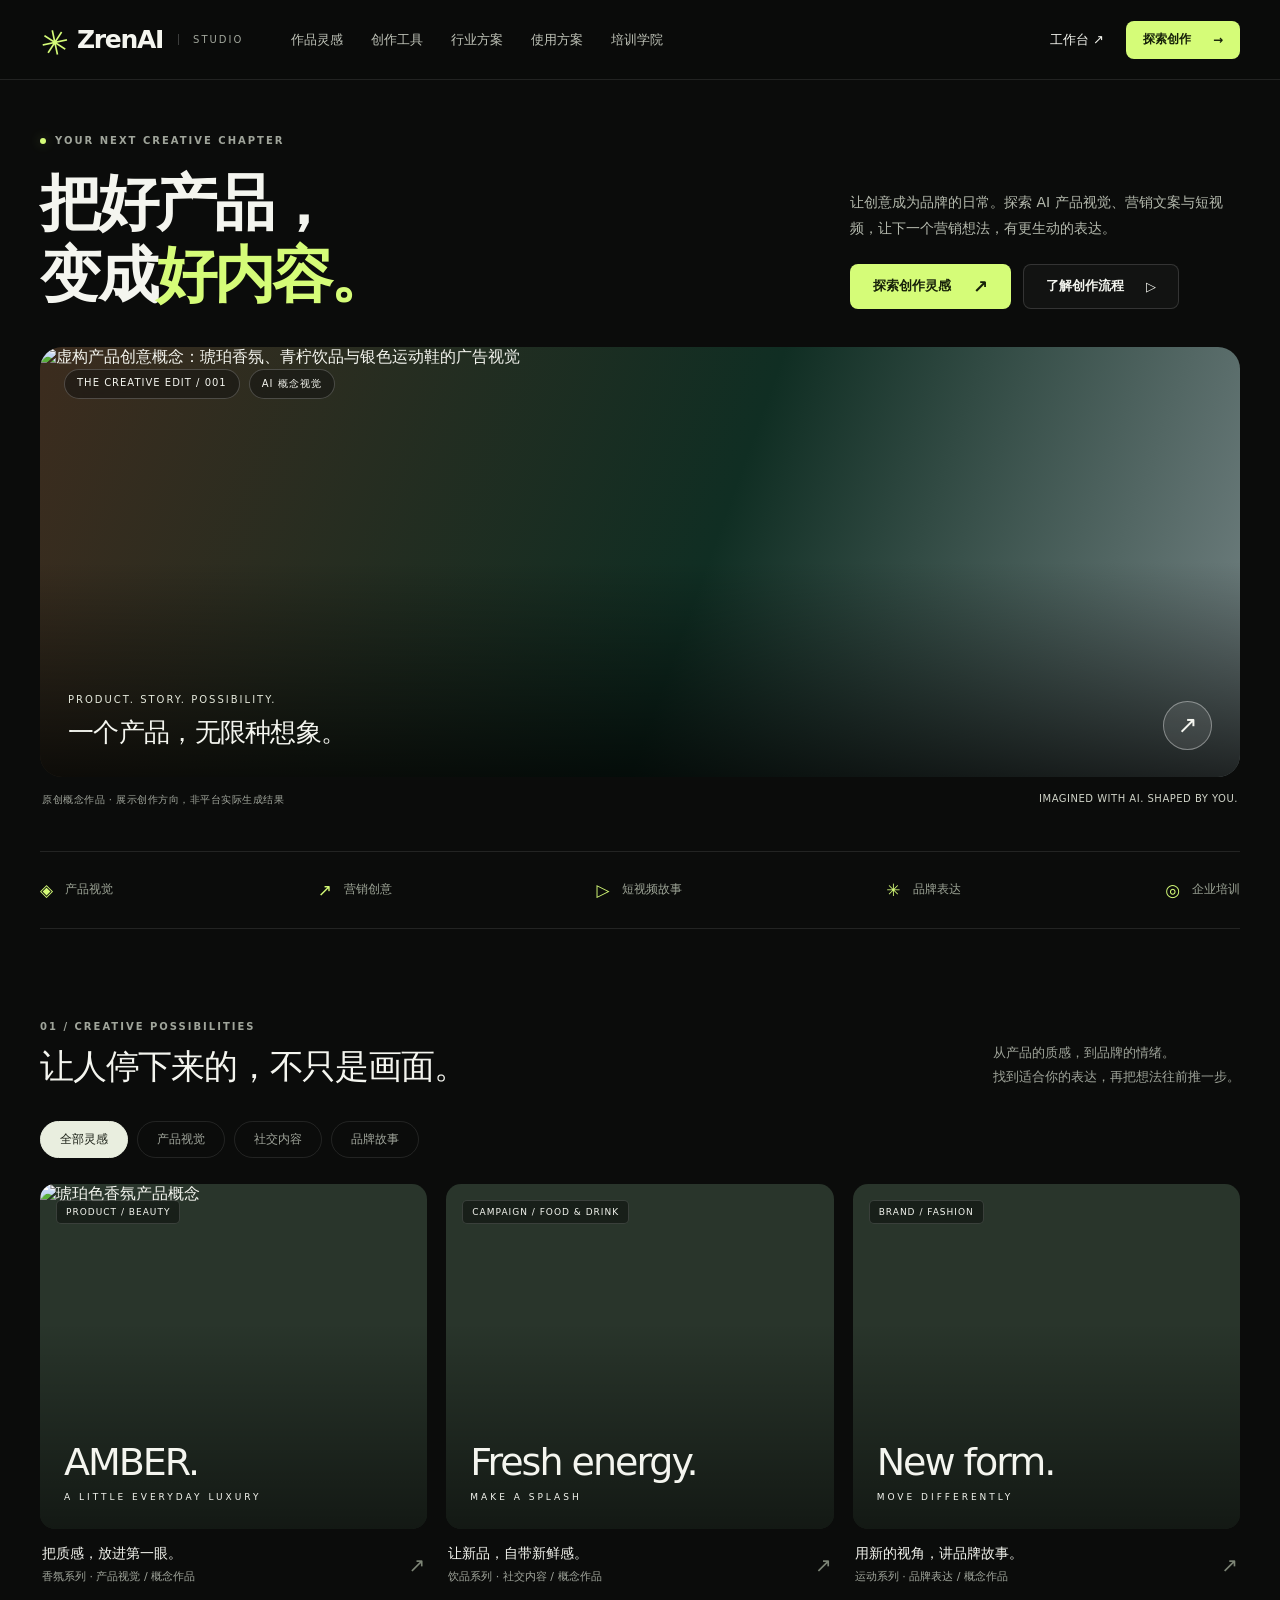
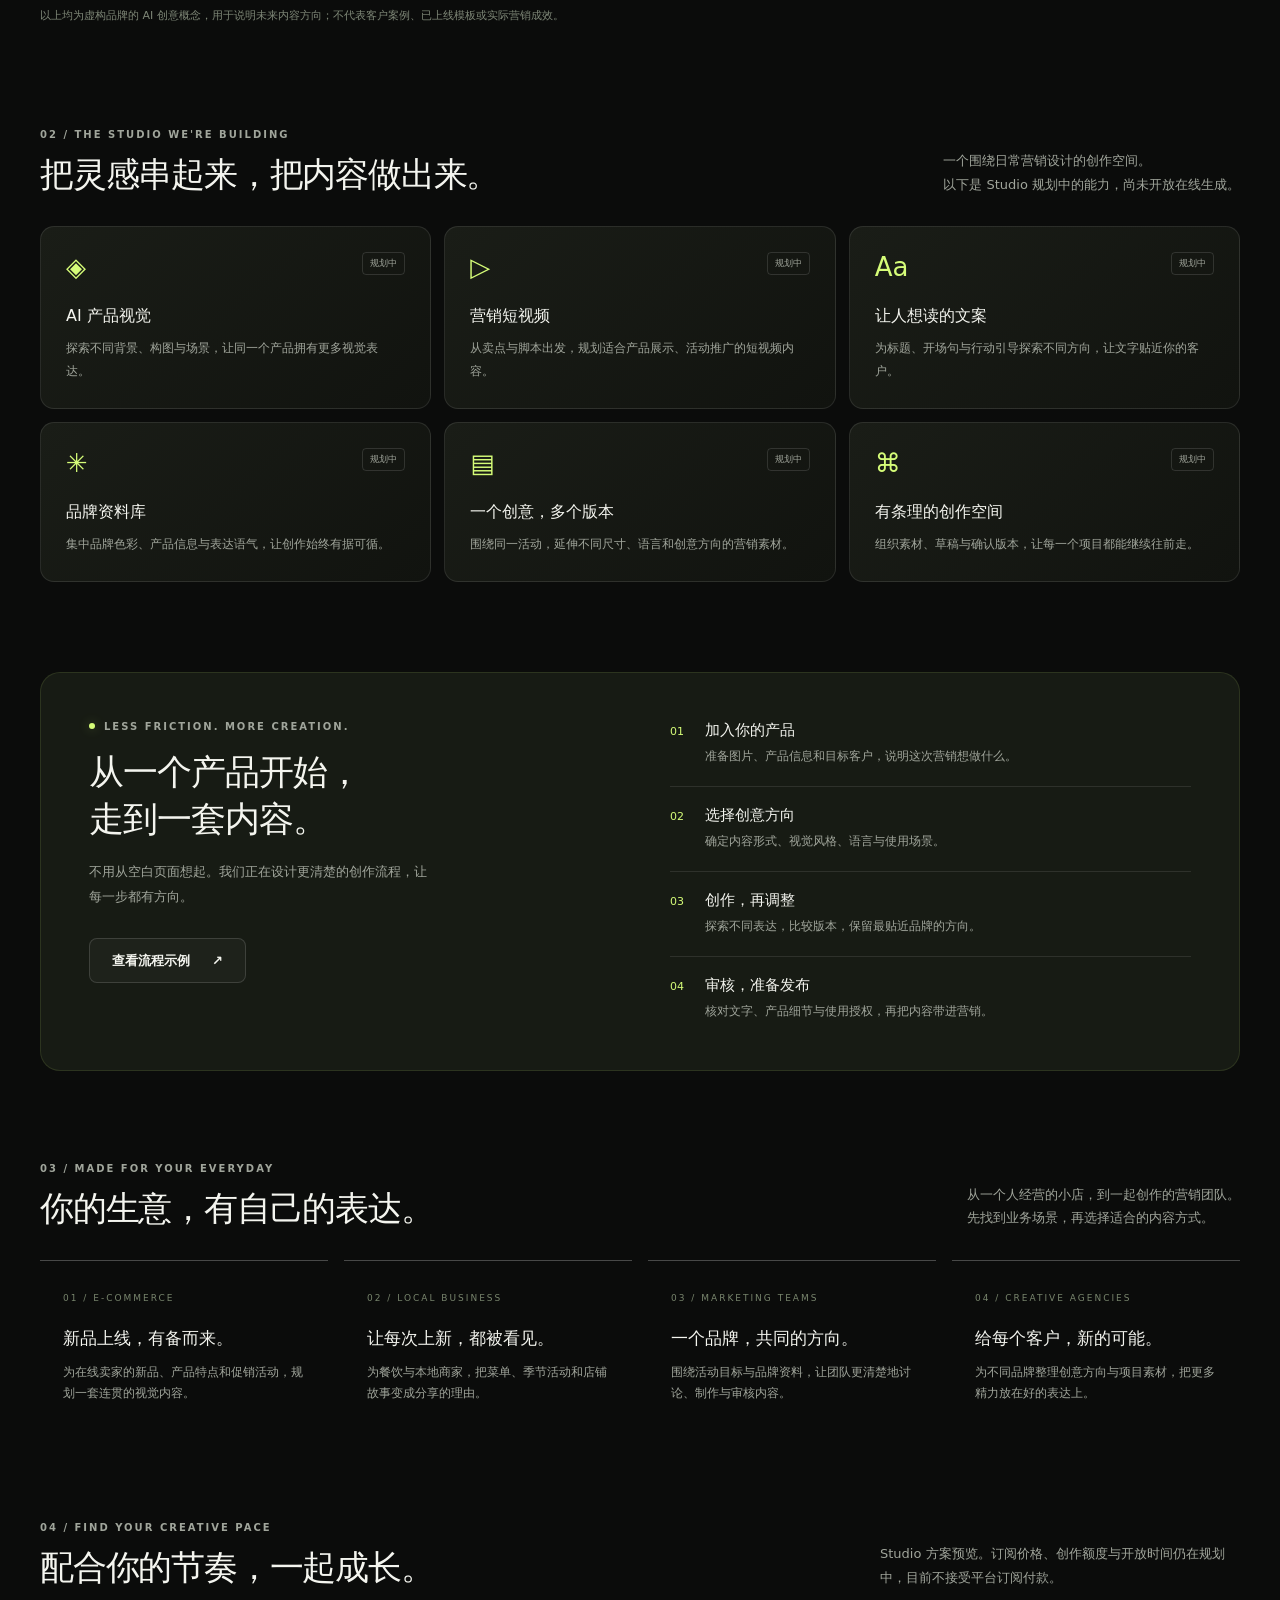
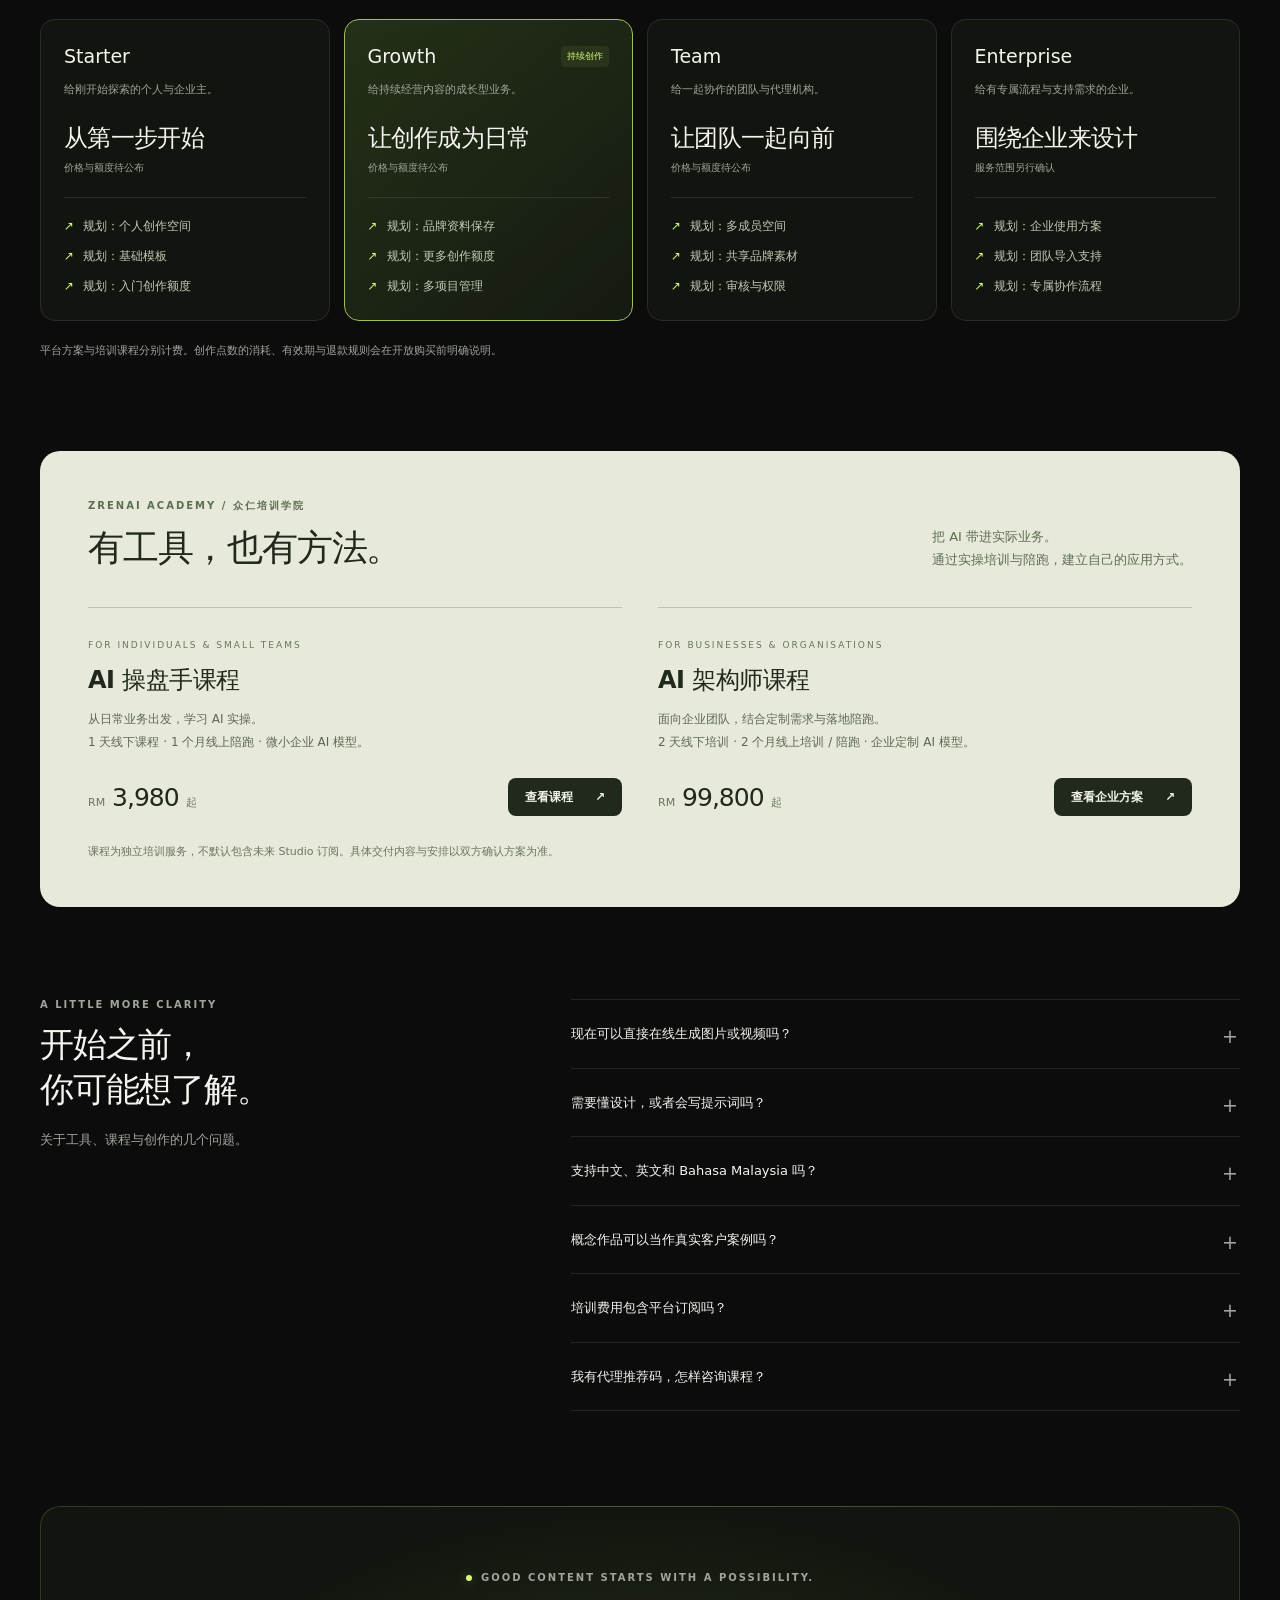
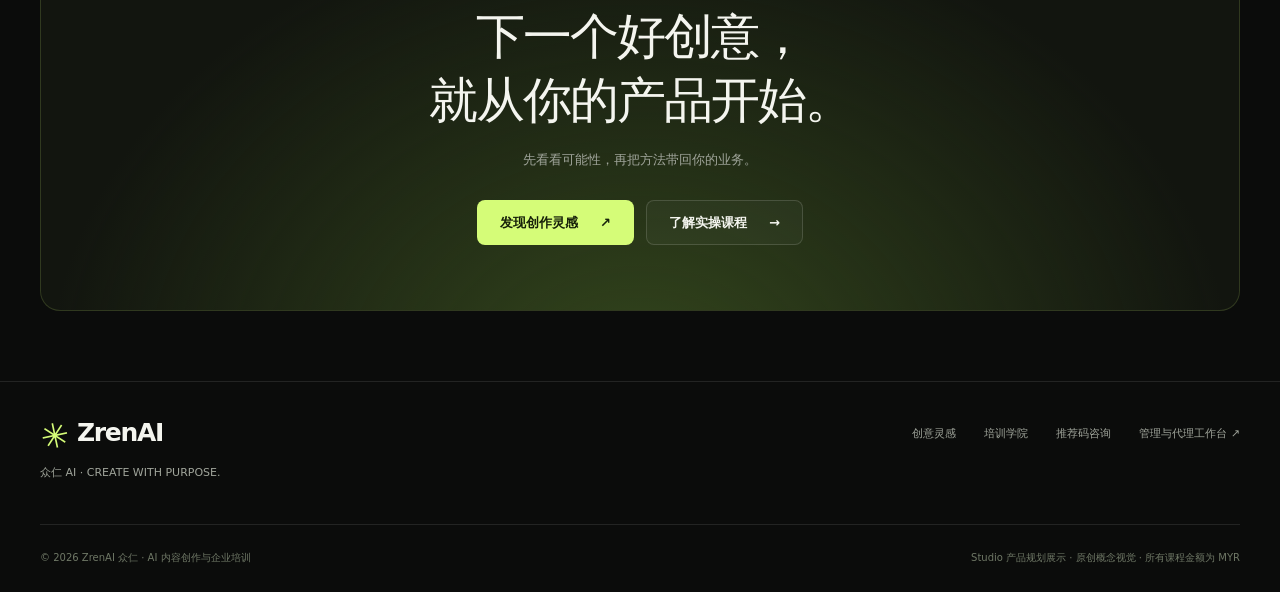
==== commit 6e203765: "Build visual ZrenAI Studio landing page with concept gallery and course details" ====
--- a/index.html
+++ b/index.html
@@ -1,103 +1,290 @@
 <!doctype html>
 <html lang="zh-Hans">
 <head>
-  <meta charset="utf-8">
-  <meta name="viewport" content="width=device-width, initial-scale=1">
-  <meta name="theme-color" content="#173d32">
-  <title>众仁 ZrenAI · AI 课程与合作体系</title>
-  <style>
-    #overview{margin-bottom:0}
-    :root{--ink:#163d32;--text:#30483e;--muted:#6d7970;--paper:#f5f4ed;--white:#fffef9;--line:#d9ddd2;--lime:#d7eb9b;--amber:#956016;--amber-bg:#f9eed7;--radius:20px}
-    *{box-sizing:border-box}html{scroll-behavior:smooth;scroll-padding-top:32px}body{margin:0;background:var(--paper);color:var(--text);font-family:Inter,"PingFang SC","Microsoft YaHei",system-ui,sans-serif;font-size:15px;line-height:1.75}a{color:inherit;text-decoration:none}button,input,select{font:inherit}button,a,input,select{ -webkit-tap-highlight-color:transparent}button:focus-visible,a:focus-visible,input:focus-visible,select:focus-visible{outline:3px solid #70933e;outline-offset:5px}button{cursor:pointer}::selection{background:var(--lime);color:var(--ink)}
-    .sidebar{width:236px;position:fixed;inset:0 auto 0 0;padding:37px 26px;background:var(--white);border-right:1px solid var(--line);display:flex;flex-direction:column;z-index:10}.brand{display:flex;align-items:center;gap:11px;font-weight:750;letter-spacing:.02em}.mark{background:var(--ink);color:var(--lime);width:37px;height:37px;border-radius:11px;display:grid;place-items:center;font-size:19px}.brand small{display:block;font-size:10px;letter-spacing:.13em;color:var(--muted);font-weight:500}.side-label{font-size:10px;letter-spacing:.18em;color:var(--muted);margin:58px 12px 15px}.nav{display:grid;gap:7px}.nav a{padding:11px 12px;border-radius:9px;color:var(--muted);font-size:13px;display:flex;gap:15px}.nav a span{font-size:11px;opacity:.6}.nav a:hover,.nav a.active{background:#edf1e5;color:var(--ink)}.side-foot{margin-top:auto;color:var(--muted);font-size:11px;border-top:1px solid var(--line);padding-top:20px}.status-dot{display:inline-block;width:6px;height:6px;background:#b9893a;border-radius:50%;margin-right:7px}.main{margin-left:236px;padding:32px 48px 28px;max-width:1600px}.topbar{display:flex;justify-content:space-between;align-items:center;margin-bottom:36px;gap:12px;font-size:11px;color:var(--muted);letter-spacing:.04em}.tools{display:flex;align-items:center;gap:17px}.print-btn{background:transparent;border:1px solid #cdd4c7;color:var(--ink);padding:7px 14px;border-radius:7px;font-size:12px}.print-btn:hover{background:#e7eddd}
-    .hero{background:var(--ink);color:#f7f8ed;border-radius:24px;position:relative;overflow:hidden;min-height:345px;display:grid;grid-template-columns:1.3fr 1fr;padding:44px 42px;gap:30px}.eyebrow{font-size:10px;letter-spacing:.2em;text-transform:uppercase;color:#bdcba8;display:flex;align-items:center;gap:9px}.eyebrow:before{content:"";height:5px;width:5px;background:var(--lime);border-radius:50%}h1{font-size:clamp(32px,3.4vw,51px);line-height:1.24;letter-spacing:-.045em;margin:24px 0 18px;font-weight:650}h1 em{font-style:normal;color:var(--lime)}.hero p{font-size:13px;color:#c5d3c7;max-width:450px;line-height:1.9;margin:0}.hero-link{display:inline-flex;align-items:center;gap:26px;border-bottom:1px solid #83947a;padding:17px 0 5px;font-size:12px;color:#ebf4d3}.hero-art{align-self:center;position:relative;padding:14px 0 4px}.orbit{position:absolute;inset:-66px -75px -75px -20px;border:1px solid #ffffff0c;border-radius:50%;pointer-events:none}.orbit:after{content:"";position:absolute;inset:30px;border:1px solid #ffffff0b;border-radius:50%}.path-card{position:relative;background:#244b3e;border:1px solid #ffffff1c;border-radius:14px;padding:16px 20px;display:flex;align-items:center;justify-content:space-between;gap:18px;max-width:290px;margin:0 0 12px auto}.path-card:nth-of-type(3){margin-right:25px}.path-card:nth-of-type(4){margin-right:50px}.path-card b{font-size:14px;color:#f5f7e9;font-weight:500}.path-card small{display:block;color:#b5c8b3;font-size:10px;margin-top:2px}.path-card .num{font-size:24px;font-weight:300;color:var(--lime)}.hero-caption{font-size:9px;color:#91aa95;letter-spacing:.16em;text-align:right;margin:20px 6px 0 0}
-    .overview{display:grid;grid-template-columns:repeat(3,1fr);margin:25px 0 56px;border-bottom:1px solid var(--line);padding-bottom:25px}.overview>div{padding:0 24px;border-right:1px solid var(--line);display:flex;align-items:center;gap:16px}.overview>div:first-child{padding-left:2px}.overview>div:last-child{border:0}.overview strong{font-size:33px;font-weight:500;letter-spacing:-.04em;color:var(--ink)}.overview b{font-size:12px;display:block;font-weight:500}.overview small{font-size:10px;color:var(--muted)}section{margin-bottom:56px}.section-head{display:flex;justify-content:space-between;align-items:flex-end;gap:20px;margin-bottom:22px}.kicker{font-size:10px;font-weight:600;letter-spacing:.16em;color:#7a8a69;margin-bottom:5px}h2{font-size:25px;letter-spacing:-.025em;font-weight:600;line-height:1.4;margin:0;color:var(--ink)}.section-head p{font-size:12px;color:var(--muted);margin:0;max-width:355px}.chip{display:inline-flex;align-items:center;border-radius:5px;padding:3px 8px;font-size:10px;font-weight:500;line-height:1.5;background:#eaf0df;color:#45653b}.chip.warn{background:var(--amber-bg);color:var(--amber)}.course-grid{display:grid;grid-template-columns:1fr 1fr;gap:20px}.card{background:var(--white);border:1px solid var(--line);border-radius:var(--radius);overflow:hidden}.course-top{padding:25px 27px 19px;display:flex;justify-content:space-between;align-items:start;gap:10px}.course-top h3{font-size:20px;font-weight:600;margin:4px 0;color:var(--ink)}.course-top small{font-size:10px;color:var(--muted);letter-spacing:.1em}.course-sub{font-size:12px;color:var(--muted);margin:0}.course-icon{font-size:23px;width:44px;height:44px;border:1px solid #d8e1ce;background:#eff4e5;border-radius:12px;display:grid;place-items:center}.table-wrap{padding:0 27px}table{border-collapse:collapse;width:100%;text-align:left;font-size:12px}th{font-size:10px;font-weight:500;color:var(--muted);border-bottom:1px solid var(--line);padding:10px 0}td{border-bottom:1px solid #ebede4;padding:12px 0}tbody tr:last-child td{border-bottom:0}.price{font-size:19px;letter-spacing:-.035em;font-weight:600;color:var(--ink);white-space:nowrap}.currency{font-size:9px;color:var(--muted);letter-spacing:0;margin-right:4px;font-weight:400}.features{padding:19px 27px 24px;margin-top:10px;border-top:1px solid var(--line);background:#f9faf2}.features-title{font-size:10px;color:var(--muted);margin-bottom:11px;letter-spacing:.1em}.feature-grid{display:grid;grid-template-columns:1fr 1fr;gap:10px 8px;font-size:11px}.feature-grid span:before{content:"↗";color:#719052;margin-right:7px}.course-note{font-size:11px;color:var(--muted);padding:10px 27px 18px;line-height:1.8}.note{display:flex;gap:10px;font-size:11px;color:#786441;border:1px solid #e8dcc3;background:#fbf6e9;border-radius:9px;margin-top:14px;padding:12px 16px}.note b{white-space:nowrap;font-weight:600}.role-grid{display:grid;grid-template-columns:repeat(2,1fr);gap:17px}.role{padding:23px 25px;position:relative}.role.highlight{background:#eaf0dc;border-color:#ccd6b6}.role-no{font-size:10px;color:#879176;letter-spacing:.12em}.role h3{margin:9px 0 5px;font-size:18px;color:var(--ink);font-weight:600}.role p{font-size:11px;color:var(--muted);margin:0 0 22px;min-height:38px}.role dl{margin:0}.role dl>div{display:flex;justify-content:space-between;gap:8px;border-top:1px solid #dce2d2;padding:10px 0}.role dt{font-size:11px;color:var(--muted)}.role dd{margin:0;font-size:14px;color:var(--ink);font-weight:550}.role .entry{margin-top:12px;font-size:11px;color:var(--muted)}.role .entry strong{display:block;font-size:24px;letter-spacing:-.025em;font-weight:550;color:var(--ink)}.delivery{display:flex;align-items:center;justify-content:space-between;gap:20px;padding:18px 22px;margin-top:17px;border:1px solid var(--line);border-radius:12px}.delivery strong{font-size:12px;font-weight:600}.delivery p{margin:3px 0 0;font-size:11px;color:var(--muted)}.delivery .rate{font-size:28px;font-weight:500;color:var(--ink)}
-    .calculator{display:grid;grid-template-columns:1fr 1.13fr;background:var(--white);border:1px solid var(--line);border-radius:20px;overflow:hidden}.calc-controls{padding:27px;border-right:1px solid var(--line)}label{display:block;font-size:11px;font-weight:550;color:var(--muted);margin-bottom:8px}.segmented{display:flex;border:1px solid var(--line);border-radius:9px;padding:4px;gap:4px;margin-bottom:20px}.segmented button{flex:1;background:transparent;border:0;border-radius:6px;padding:8px 2px;font-size:12px;color:var(--muted)}.segmented button[aria-pressed="true"]{background:var(--ink);color:#fff}.input-line{display:flex;gap:12px}.input-group{flex:1;min-width:0}.input-unit{display:flex;align-items:center;border:1px solid var(--line);border-radius:8px;background:white;padding:0 12px;color:var(--muted);font-size:12px}.input-unit input{width:100%;border:0;outline:0;padding:9px 3px;background:transparent;color:var(--ink);min-width:0}.input-unit:focus-within{outline:2px solid #8fa774}.calc-hint{font-size:11px;color:var(--muted);margin:16px 0 0}.calc-results{padding:26px 30px;background:#eef2e3}.calc-equation{font-size:11px;color:#758160;margin-bottom:20px}.calc-row{display:flex;justify-content:space-between;margin:10px 0;font-size:12px}.calc-row span{color:var(--muted)}.calc-row strong{font-weight:500;color:var(--ink);font-variant-numeric:tabular-nums}.calc-total{border-top:1px solid #cbd6b9;margin-top:20px;padding-top:16px;display:flex;justify-content:space-between;align-items:center;gap:10px}.calc-total span{font-size:12px}.calc-total strong{font-size:30px;letter-spacing:-.04em;font-weight:550;color:var(--ink)}.calc-results small{display:block;font-size:10px;color:#718164;margin-top:9px}.error{font-size:11px;color:#a04430;margin:7px 0 0;min-height:18px}
-    .layers{border:1px solid var(--line);border-radius:20px;background:var(--white);overflow:hidden}.layer-intro{padding:21px 26px;border-bottom:1px solid var(--line);display:flex;justify-content:space-between;gap:20px;align-items:center}.layer-intro p{font-size:11px;color:var(--muted);margin:0}.layer-tabs{display:flex;padding:17px 24px 0;gap:8px}.layer-tabs button{padding:9px 17px;border:1px solid var(--line);border-radius:8px;background:transparent;color:var(--muted);font-size:12px}.layer-tabs button[aria-selected="true"]{background:var(--ink);color:var(--white);border-color:var(--ink)}.layer-panel{padding:24px 26px 28px}.layer-panel[hidden]{display:none}.layer-layout{display:grid;grid-template-columns:1.1fr 1fr;gap:32px}.flow{background:#f2f5e9;border-radius:14px;padding:22px}.flow-node{background:#fffefa;border:1px solid #d5dfc7;border-radius:9px;padding:12px 16px;display:flex;justify-content:space-between;gap:10px;font-size:12px}.flow-node strong{font-size:14px;color:var(--ink)}.flow-node small{font-size:10px;color:var(--muted)}.flow-node.dark{background:var(--ink);color:white;border-color:var(--ink)}.flow-node.dark strong{color:var(--lime)}.flow-arrow{color:#8c9e70;font-size:15px;text-align:center;line-height:27px}.flow-note{font-size:10px;color:#778364;text-align:center;margin:12px 0 0}.layer-copy h3{font-size:16px;color:var(--ink);font-weight:600;margin:0 0 13px}.layer-copy ul{padding-left:17px;margin:0;font-size:12px;color:var(--muted)}.layer-copy li{margin-bottom:11px}.layer-copy b{font-weight:550;color:var(--text)}.layer-copy .chip{margin-top:9px}.top-notes{margin-top:18px;display:grid;grid-template-columns:1.4fr 1fr;gap:17px}.annotation{padding:20px 23px;border:1px dashed #c6cdb8;border-radius:13px}.annotation h3{font-size:11px;font-weight:500;color:var(--muted);margin:0 0 11px}.annotation .formula{font-size:21px;letter-spacing:-.03em;font-weight:500;color:var(--ink)}.annotation p{font-size:11px;color:var(--muted);margin:9px 0 0}.annotation .raw{font-size:13px;color:var(--text);line-height:1.9}
-    .questions{border-top:1px solid var(--line)}details{border-bottom:1px solid var(--line);padding:0 1px}summary{cursor:pointer;list-style:none;display:flex;align-items:center;gap:16px;padding:19px 0;font-size:13px;font-weight:500;color:var(--ink)}summary::-webkit-details-marker{display:none}summary:after{content:"+";margin-left:auto;font-size:21px;color:#85966e;font-weight:400}details[open] summary:after{content:"−"}.q-no{font-size:10px;font-weight:400;color:#839277}details p{margin:0 36px 20px;font-size:12px;color:var(--muted);max-width:760px}.confirm-note{font-size:11px;color:var(--muted);margin:15px 0 0}.footer{display:flex;justify-content:space-between;border-top:1px solid var(--line);padding:21px 0 0;color:var(--muted);font-size:10px;gap:16px}.mobile-title{display:none}
-    @media(min-width:1600px){.main{margin-right:auto;padding-left:70px;padding-right:70px}}
-    @media(max-width:1150px){.sidebar{width:196px;padding:30px 18px}.main{margin-left:196px;padding:28px}.hero{padding:33px 29px;gap:12px}.path-card{padding:13px 15px}.course-top{padding:22px}.table-wrap{padding:0 22px}.features{padding:18px 22px}.feature-grid{grid-template-columns:1fr}.course-note{padding-left:22px;padding-right:22px}.role{padding:20px}.calc-total strong{font-size:25px}.top-notes{grid-template-columns:1fr 1fr}}
-    @media(max-width:850px){.sidebar{position:sticky;width:100%;height:auto;inset:0;display:block;padding:12px 20px;border-right:0;border-bottom:1px solid var(--line)}.brand{display:none}.side-label,.side-foot{display:none}.nav{display:flex;gap:3px;justify-content:space-between}.nav a{padding:6px 8px;font-size:11px;white-space:nowrap}.nav a span{display:none}.main{margin:0;padding:25px}.topbar{margin-bottom:22px}.hero{min-height:310px}h1{font-size:36px}.hero-art{padding-left:12px}.path-card:nth-of-type(3){margin-right:12px}.path-card:nth-of-type(4){margin-right:24px}.section-head p{max-width:275px}html{scroll-padding-top:75px}}
-    @media(max-width:620px){.sidebar{padding:12px 8px}.nav a{padding:6px 5px;font-size:10px}.main{padding:20px 16px}.topbar{font-size:10px}.tools>.chip{display:none}.hero{grid-template-columns:1fr;padding:29px 25px;border-radius:18px;gap:10px}.hero-art{display:none}h1{font-size:39px;margin-top:21px}.hero p{font-size:12px}.hero-link{padding-top:23px}.overview{margin:19px 0 38px;padding-bottom:20px}.overview>div{display:block;padding:0 15px}.overview strong{font-size:27px}.overview b{font-size:11px}.overview small{font-size:9px}.section-head{display:block;margin-bottom:18px}h2{font-size:24px}.section-head p{max-width:none;margin-top:9px;font-size:11px}.course-grid,.role-grid,.calculator,.layer-layout,.top-notes{grid-template-columns:1fr}.course-top,.table-wrap{padding-left:22px;padding-right:22px}.feature-grid{grid-template-columns:1fr 1fr}.role p{min-height:0;margin-bottom:15px}.role .entry{display:flex;align-items:center;justify-content:space-between}.role .entry strong{font-size:22px}.role dl>div{padding:8px 0}.role-grid{gap:12px}.role{padding:21px 23px}.calculator .calc-controls{border-right:0;border-bottom:1px solid var(--line);padding:22px}.calc-results{padding:22px}.calc-total strong{font-size:29px}.layer-intro{padding:18px 20px;align-items:flex-start}.layer-intro .chip{white-space:nowrap}.layer-tabs{padding:17px 18px 0;gap:5px}.layer-tabs button{padding:8px 10px;flex:1;font-size:11px}.layer-panel{padding:20px 18px}.layer-layout{gap:22px}.flow{padding:18px}.top-notes{gap:12px}.annotation .formula{font-size:20px}.note{display:block}.note b{display:block;margin-bottom:4px}.delivery{padding:16px 20px}.delivery p{max-width:230px}section{margin-bottom:40px}summary{font-size:12px;gap:12px;align-items:flex-start}summary:after{line-height:1.1}details p{margin-left:28px;margin-right:8px}.footer{font-size:9px}.print-btn{font-size:10px}}
-    @media(prefers-reduced-motion:reduce){html{scroll-behavior:auto}}
-    @media print{body{background:white;font-size:11px;-webkit-print-color-adjust:exact;print-color-adjust:exact}.sidebar,.tools,.hero-link,.layer-tabs{display:none}.main{margin:0;padding:0;max-width:none}.topbar{margin-bottom:15px}.hero{min-height:0;padding:25px;grid-template-columns:1.5fr 1fr}.hero h1{font-size:31px}.hero-art{display:block}.overview{margin:16px 0 24px;padding-bottom:15px}section{margin-bottom:24px;break-inside:avoid}.section-head{margin-bottom:12px}h2{font-size:21px}.course-grid,.role-grid{gap:12px}.course-top{padding:17px}.table-wrap{padding:0 17px}.features{padding:13px 17px}.layer-panel[hidden]{display:block!important}.layer-panel{border-bottom:1px solid var(--line);break-inside:avoid}.layers{overflow:visible}.layer-layout{grid-template-columns:1fr 1fr}.feature-grid{grid-template-columns:1fr 1fr}.hero-art .path-card{padding:8px 14px}.calc-controls{padding:18px}.calc-results{padding:18px}.top-notes{margin-top:12px}.note{padding:10px}.footer{margin-top:14px}.questions details p{display:block!important}.questions summary{padding:12px 0}.questions summary:after{display:none}#layers{break-inside:auto}@page{size:A4;margin:12mm}}
-    .case-grid{display:grid;grid-template-columns:1fr 1fr;gap:17px}.case-card{padding:23px 25px}.case-card h3{font-size:16px;color:var(--ink);margin:8px 0 13px}.case-card p{font-size:12px;color:var(--muted);margin:9px 0}.case-math{padding:12px 14px;border-radius:9px;background:#eef2e3;color:var(--ink);font-size:13px;font-variant-numeric:tabular-nums}.case-card td{padding:10px 5px 10px 0;vertical-align:top}.case-card .case-outcome{color:var(--ink);font-weight:550}.case-card ul{padding-left:17px;font-size:12px;color:var(--muted)}.case-card li{margin:8px 0}.case-card{break-inside:avoid}@media(max-width:620px){.case-grid{grid-template-columns:1fr}.case-card{padding:21px}.case-math{font-size:12px}}
-  </style>
+<meta charset="utf-8"><meta name="viewport" content="width=device-width, initial-scale=1"><meta name="theme-color" content="#0b0c0b">
+<meta name="description" content="ZrenAI 众仁：探索 AI 产品视觉、营销内容与企业创作工作流。了解 AI 实操课程与企业培训，把创意带进日常业务。">
+<title>ZrenAI Studio · 把好产品，变成好内容</title>
+<style>
+:root{--bg:#0b0c0b;--panel:#151714;--line:#ffffff19;--muted:#a0a59b;--lime:#d5fc78;--text:#f4f5ef;--radius:18px}
+*{box-sizing:border-box}
+html{scroll-behavior:smooth;scroll-padding-top:100px}
+body{margin:0;background:var(--bg);color:var(--text);font-family:Inter,"PingFang SC","Microsoft YaHei",system-ui,sans-serif;-webkit-font-smoothing:antialiased}
+button,a,input,summary{-webkit-tap-highlight-color:transparent}
+a{color:inherit;text-decoration:none}
+button{font:inherit;cursor:pointer}
+button,a,summary{touch-action:manipulation}
+button:focus-visible,a:focus-visible,summary:focus-visible{outline:2px solid var(--lime);outline-offset:5px}
+button{color:inherit}
+::selection{background:var(--lime);color:#10140a}
+[hidden]{display:none!important}
+.wrap{width:min(1400px,calc(100% - 80px));margin:auto}
+.site-header{height:80px;position:sticky;top:0;z-index:20;background:#0b0c0bef;backdrop-filter:blur(20px);border-bottom:1px solid var(--line)}
+.header-inner{height:100%;display:flex;align-items:center;gap:48px}
+.logo{display:inline-flex;align-items:center;gap:10px;font-size:25px;font-weight:800;letter-spacing:-1.3px}
+.logo-mark{width:27px;height:27px;color:var(--lime);display:inline-grid;place-items:center;font-size:34px;line-height:1;transform:rotate(-12deg)}
+.logo small{font-size:10px;color:var(--muted);font-weight:500;letter-spacing:2px;margin-left:5px;border-left:1px solid #ffffff35;padding-left:14px}
+.nav{display:flex;gap:28px;align-items:center;font-size:13px;color:#bfc3b8}
+.nav a:hover{color:var(--lime)}
+.header-actions{margin-left:auto;display:flex;gap:22px;align-items:center;font-size:13px}
+.btn{display:inline-flex;align-items:center;justify-content:center;gap:22px;min-height:45px;padding:0 22px;border-radius:8px;background:var(--lime);color:#162009;font-size:13px;font-weight:650;border:1px solid transparent;transition:background .2s,transform .2s}
+.btn:hover{background:#e3ffa4;transform:translateY(-2px)}
+.btn.secondary{background:#ffffff08;border-color:#ffffff24;color:var(--text)}
+.btn.secondary:hover{background:#ffffff14}
+.btn.small{min-height:38px;padding:0 16px;font-size:12px}
+.arrow{font-size:18px}
+.menu-toggle{display:none;background:none;border:1px solid var(--line);border-radius:6px;padding:8px 10px}
+.hero{padding:55px 0 0}
+.eyebrow{display:flex;align-items:center;gap:9px;font-size:10px;letter-spacing:2px;font-weight:600;color:var(--muted);text-transform:uppercase}
+.dot{height:6px;width:6px;border-radius:50%;background:var(--lime);box-shadow:0 0 12px #d5fc7850}
+.hero-top{display:flex;align-items:flex-end;justify-content:space-between;gap:40px;margin-bottom:35px}
+.hero h1{font-size:clamp(38px,4.8vw,68px);font-weight:600;letter-spacing:-3px;line-height:1.18;margin:21px 0 0}
+.hero h1 span{color:var(--lime)}
+.hero-copy{max-width:390px;padding-bottom:3px}
+.hero-copy p{font-size:14px;color:#b4b9ad;line-height:1.9;margin:0 0 22px}
+.actions{display:flex;gap:12px;flex-wrap:wrap}
+.hero-art{height:430px;border-radius:22px;overflow:hidden;position:relative;background:linear-gradient(110deg,#3c2c1e,#102e23 55%,#748384)}
+.hero-art>img{width:100%;height:100%;object-fit:cover;object-position:center 48%;display:block}
+.hero-art:after{content:"";position:absolute;inset:0;background:linear-gradient(0deg,#000b,transparent 50%);pointer-events:none}
+.art-top{position:absolute;top:22px;left:24px;z-index:1;display:flex;gap:9px}
+.glass-label{font-size:10px;letter-spacing:1px;border:1px solid #ffffff35;border-radius:30px;padding:7px 12px;background:#10101080;backdrop-filter:blur(8px)}
+.hero-art-bottom{position:absolute;bottom:27px;left:28px;right:28px;display:flex;align-items:end;justify-content:space-between;z-index:1}
+.hero-art-bottom small{font-size:10px;letter-spacing:2px;color:#e5e9dc}
+.hero-art-bottom h2{font-size:26px;font-weight:500;letter-spacing:-.7px;margin:8px 0 0}
+.round-button{height:49px;width:49px;border:1px solid #ffffff60;border-radius:50%;background:#ffffff18;display:grid;place-items:center;font-size:24px}
+.round-button:hover{background:var(--lime);color:#101609}
+.hero-meta{display:flex;justify-content:space-between;gap:18px;padding:16px 2px;font-size:10px;color:var(--muted);letter-spacing:.5px}
+.hero-meta span:last-child{color:#d0d4c8}
+.category-strip{display:flex;justify-content:space-between;gap:20px;margin-top:28px;padding:28px 0;border-top:1px solid var(--line);border-bottom:1px solid var(--line);font-size:12px;color:#9ea597}
+.category-strip span{display:flex;align-items:center;gap:12px}
+.category-strip b{font-size:17px;font-weight:400;color:var(--lime)}
+section.section{padding-top:92px}
+.section-heading{display:flex;justify-content:space-between;gap:25px;align-items:flex-end;margin-bottom:30px}
+.section-heading h2{font-weight:550;letter-spacing:-1.2px;font-size:34px;margin:12px 0 0;line-height:1.3}
+.section-heading p{font-size:13px;color:var(--muted);line-height:1.8;max-width:360px;margin:0}
+.text-link{font-size:12px;color:#d7decb;display:inline-flex;align-items:center;gap:18px}
+.text-link:hover{color:var(--lime)}
+.filters{display:flex;gap:9px;overflow:auto;margin-bottom:23px;padding:3px 0}
+.filter{border:1px solid var(--line);background:transparent;border-radius:30px;padding:9px 19px;font-size:12px;white-space:nowrap;color:var(--muted)}
+.filter[aria-pressed=true]{background:#e9eedf;color:#1b2016;border-color:#e9eedf}
+.showcase-grid{display:grid;grid-template-columns:repeat(3,1fr);gap:19px}
+.project{min-width:0}
+.project-art{height:345px;position:relative;overflow:hidden;border-radius:15px;background:#29352b;display:block;width:100%;padding:0;border:0;text-align:left}
+.crop{position:absolute;inset:0;overflow:hidden}
+.crop img{height:100%;width:300%;max-width:none;object-fit:cover;object-position:center;transition:transform .6s}
+.crop.center img{margin-left:-100%}
+.crop.right img{margin-left:-200%}
+.project-art:hover img{transform:scale(1.04)}
+.project-art:after{content:"";position:absolute;inset:0;background:linear-gradient(0deg,#0008,transparent 60%)}
+.art-tag{position:absolute;top:16px;left:16px;z-index:1;font-size:9px;letter-spacing:1px;background:#0006;backdrop-filter:blur(6px);border:1px solid #ffffff25;padding:6px 9px;border-radius:5px}
+.art-word{position:absolute;bottom:27px;left:24px;z-index:1;font-size:38px;letter-spacing:-2px;font-weight:500;line-height:1}
+.art-word small{display:block;font-size:9px;letter-spacing:3px;margin-top:12px;font-weight:400}
+.project-info{display:flex;justify-content:space-between;align-items:center;margin:16px 2px 0}
+.project-info h3{font-size:14px;font-weight:550;margin:0 0 6px}
+.project-info p{font-size:11px;color:var(--muted);margin:0}
+.project-info>span{font-size:20px;color:#7d8576}
+.showcase-note{font-size:11px;color:#7e8777;margin-top:22px;line-height:1.8}
+.tool-grid{display:grid;grid-template-columns:repeat(3,1fr);gap:13px}
+.tool{padding:25px;border:1px solid var(--line);border-radius:14px;background:linear-gradient(140deg,#1a1d17,#11130f)}
+.tool-icon{font-size:26px;color:var(--lime);font-weight:300;margin-bottom:24px}
+.tool .planned{float:right;font-size:9px;border:1px solid #ffffff20;padding:4px 7px;border-radius:4px;color:var(--muted)}
+.tool h3{font-size:16px;font-weight:500;margin:0 0 10px}
+.tool p{font-size:12px;line-height:1.9;color:var(--muted);margin:0;max-width:330px}
+.workflow{display:grid;grid-template-columns:1fr 1fr;gap:60px;background:#171b14;border:1px solid #d5fc781c;border-radius:20px;padding:48px;margin-top:90px}
+.workflow h2{font-size:35px;line-height:1.35;font-weight:500;letter-spacing:-1px;margin:17px 0}
+.workflow p{font-size:13px;color:var(--muted);line-height:1.9;max-width:350px}
+.workflow .btn{margin-top:16px}
+.steps{display:grid;gap:0}
+.step{display:flex;gap:21px;border-bottom:1px solid var(--line);padding:19px 0}
+.step:first-child{padding-top:0}
+.step:last-child{border:0;padding-bottom:0}
+.step>span{font-size:11px;color:var(--lime);padding-top:4px}
+.step h3{font-size:15px;font-weight:500;margin:0 0 6px}
+.step p{font-size:12px;margin:0;line-height:1.75;max-width:none}
+.use-grid{display:grid;grid-template-columns:repeat(4,1fr);gap:16px}
+.use-card{padding:25px 23px;border-top:1px solid #ffffff40}
+.use-card small{font-size:9px;letter-spacing:2px;color:#78856d}
+.use-card h3{font-size:17px;font-weight:500;margin:22px 0 12px}
+.use-card p{font-size:12px;color:var(--muted);line-height:1.8;margin:0}
+.pricing-grid{display:grid;grid-template-columns:repeat(4,1fr);gap:14px}
+.plan{border:1px solid var(--line);border-radius:15px;padding:25px 23px;background:#12140f}
+.plan.featured{border-color:#a1be5c;background:linear-gradient(140deg,#243017,#151a11)}
+.plan-top{display:flex;align-items:center;justify-content:space-between}
+.plan-top h3{font-size:19px;font-weight:500;margin:0}
+.mini-tag{font-size:9px;color:var(--lime);background:#d5fc7811;padding:4px 6px;border-radius:4px}
+.plan p{font-size:11px;color:var(--muted);line-height:1.8;margin:13px 0 22px}
+.plan-price{font-size:24px;font-weight:500;letter-spacing:-.7px}
+.plan-price small{font-size:10px;display:block;color:var(--muted);font-weight:400;letter-spacing:0;margin-top:7px}
+.plan ul{list-style:none;padding:20px 0 0;margin:22px 0 0;border-top:1px solid var(--line);display:grid;gap:13px;font-size:12px;color:#c2c9b7}
+.plan li:before{content:'↗';color:var(--lime);margin-right:9px}
+.pricing-note{font-size:11px;line-height:1.8;color:var(--muted);margin:20px 0 0}
+.academy{padding:48px;border-radius:20px;background:#e7eada;color:#20291c;margin-top:90px}
+.academy .eyebrow{color:#5e6e52}
+.academy .section-heading{margin-bottom:36px}
+.academy .section-heading p{color:#5e6e52}
+.academy .section-heading h2{font-size:36px}
+.academy-grid{display:grid;grid-template-columns:1fr 1fr;gap:36px}
+.course{border-top:1px solid #20291c35;padding-top:25px}
+.course small{font-size:9px;letter-spacing:2px;color:#68765c}
+.course h3{font-size:24px;letter-spacing:-.5px;font-weight:550;margin:12px 0}
+.course p{font-size:12px;line-height:1.9;color:#5c6853;max-width:410px;min-height:46px}
+.course-foot{display:flex;justify-content:space-between;gap:15px;align-items:center;margin-top:24px}
+.course-price{font-size:25px;letter-spacing:-1px}
+.course-price small{font-size:11px;letter-spacing:0}
+.academy .btn{background:#20291c;color:#f1f5e7}
+.academy-note{font-size:11px;color:#68765c;margin:28px 0 0}
+.faq-layout{display:grid;grid-template-columns:1fr 1.5fr;gap:85px}
+.faq-layout .section-heading{display:block}
+.faq-layout .section-heading p{margin-top:17px}
+.faq-list details{border-bottom:1px solid var(--line)}
+.faq-list details:first-child{border-top:1px solid var(--line)}
+summary{padding:23px 30px 23px 0;cursor:pointer;list-style:none;font-size:13px;position:relative;line-height:1.65}
+summary::-webkit-details-marker{display:none}
+summary:after{content:'+';position:absolute;right:2px;top:21px;color:var(--muted);font-size:19px;font-weight:300}
+details[open] summary:after{content:'−'}
+.faq-list details p{font-size:12px;color:var(--muted);line-height:1.9;margin:0;padding:0 30px 23px 0}
+.closing{position:relative;margin:95px 0 70px;padding:65px 35px;text-align:center;border:1px solid #d5fc7827;border-radius:20px;background:radial-gradient(ellipse at 50% 120%,#34471d 0,transparent 70%),#12150f;overflow:hidden}
+.closing .eyebrow{justify-content:center}
+.closing h2{font-size:clamp(30px,4vw,49px);font-weight:500;letter-spacing:-2px;line-height:1.3;margin:22px 0 16px}
+.closing p{font-size:13px;color:var(--muted);line-height:1.9;margin:0 0 27px}
+.closing .actions{justify-content:center}
+.footer{border-top:1px solid var(--line);padding:36px 0 25px}
+.footer-top{display:flex;justify-content:space-between;gap:35px;align-items:start}
+.footer-tagline{font-size:11px;color:var(--muted);margin:13px 0}
+.footer-links{display:flex;gap:28px;font-size:11px;color:var(--muted);padding-top:8px}
+.footer-bottom{display:flex;justify-content:space-between;gap:20px;color:#6f7866;font-size:10px;border-top:1px solid var(--line);padding-top:24px;margin-top:31px;line-height:1.8}
+.dialog{width:min(680px,calc(100% - 32px));padding:0;border:1px solid #ffffff30;border-radius:20px;background:#181c15;color:var(--text);max-height:85vh;overflow:auto}
+.dialog::backdrop{background:#000b;backdrop-filter:blur(7px)}
+.dialog-head{padding:28px 30px 0;display:flex;justify-content:space-between;gap:20px}
+.dialog-head h2{font-size:23px;font-weight:500;margin:10px 0}
+.close{align-self:start;background:none;border:1px solid var(--line);border-radius:50%;height:32px;width:32px;font-size:19px}
+.dialog-body{padding:8px 30px 30px}
+.dialog-body p,.dialog-body li{font-size:13px;line-height:1.9;color:#b2bba5}
+.dialog-body ul{padding-left:18px}
+.dialog-body .notice{border:1px solid #d5fc7825;background:#d5fc7808;padding:15px 18px;border-radius:10px;font-size:12px}
+.dialog-body .actions{margin-top:23px}
+.demo-tabs{display:flex;gap:6px;margin:15px 0 22px}
+.demo-tabs button{flex:1;background:#ffffff08;border:1px solid var(--line);border-radius:7px;padding:10px 5px;font-size:11px}
+.demo-tabs button[aria-selected=true]{color:#15200a;background:var(--lime)}
+.demo-content{min-height:156px;padding:24px;background:#0e120b;border:1px solid var(--line);border-radius:12px}
+.demo-content h3{font-size:18px;margin:0 0 10px;font-weight:500}
+.demo-content p{margin:0}
+.demo-detail{display:block;margin-top:15px;color:var(--lime);font-size:11px;line-height:1.8}
+.dialog-link{color:var(--lime);text-decoration:underline;text-underline-offset:4px}
+@media(min-width:1600px){.hero-art{height:510px}
+}
+@media(max-width:1100px){.wrap{width:calc(100% - 48px)}
+.header-inner{gap:28px}
+.nav{gap:18px}
+.logo small{display:none}
+.hero h1{font-size:50px}
+.hero-copy{max-width:340px}
+.project-art{height:300px}
+.workflow{gap:35px;padding:35px}
+.plan{padding:23px 17px}
+.mini-tag{display:none}
+.faq-layout{gap:40px}
+.footer-links{gap:18px}
+}
+@media(max-width:760px){.wrap{width:calc(100% - 32px)}
+.site-header{height:67px}
+.header-inner{gap:16px}
+.logo{font-size:23px}
+.header-actions{gap:14px}
+.header-actions .btn{display:none}
+.menu-toggle{display:block}
+.nav{display:none;position:absolute;top:66px;left:0;right:0;background:#11150f;border-bottom:1px solid var(--line);padding:20px 24px;flex-wrap:wrap;gap:23px}
+.nav.open{display:flex}
+.hero{padding-top:35px}
+.hero-top{display:block;margin-bottom:25px}
+.hero h1{font-size:45px;letter-spacing:-2px;line-height:1.22;margin-top:20px}
+.hero-copy{max-width:100%;margin-top:23px}
+.hero-copy p{font-size:13px;max-width:440px}
+.hero-art{height:330px;border-radius:15px}
+.hero-art>img{width:145%;max-width:none;object-position:center;margin-left:-22%}
+.hero-art-bottom{left:19px;bottom:22px;right:19px}
+.hero-art-bottom h2{font-size:22px}
+.hero-art-bottom small{font-size:8px}
+.art-top{left:18px;top:18px}
+.glass-label{font-size:8px}
+.hero-meta{font-size:9px;line-height:1.7}
+.hero-meta span:last-child{display:none}
+.category-strip{overflow:auto;justify-content:start;white-space:nowrap;gap:29px;padding:22px 0;margin-top:15px}
+.category-strip span{font-size:11px}
+section.section{padding-top:62px}
+.section-heading{display:block;margin-bottom:24px}
+.section-heading h2{font-size:29px;margin-top:11px}
+.section-heading p{margin-top:16px;font-size:12px}
+.section-heading>.text-link{margin-top:17px}
+.showcase-grid{grid-template-columns:1fr;gap:28px}
+.project-art{height:370px}
+.tool-grid{grid-template-columns:1fr 1fr;gap:10px}
+.tool{padding:20px}
+.tool-icon{margin-bottom:20px}
+.tool h3{font-size:14px}
+.tool p{font-size:11px}
+.workflow{grid-template-columns:1fr;padding:28px 23px;gap:30px;margin-top:60px}
+.workflow h2{font-size:29px}
+.workflow .btn{margin-top:10px}
+.use-grid{grid-template-columns:1fr 1fr;gap:15px}
+.use-card{padding:20px 10px}
+.use-card h3{font-size:16px;margin-top:18px}
+.pricing-grid{grid-template-columns:1fr 1fr;gap:10px}
+.plan{padding:23px 18px}
+.plan-top h3{font-size:18px}
+.plan-price{font-size:22px}
+.plan li{font-size:11px}
+.academy{padding:30px 23px;margin-top:60px}
+.academy .section-heading h2{font-size:30px}
+.academy-grid{grid-template-columns:1fr;gap:28px}
+.course p{min-height:0}
+.course-price{font-size:23px}
+.faq-layout{grid-template-columns:1fr;gap:4px}
+.closing{margin:60px 0 45px;padding:44px 23px}
+.closing h2{letter-spacing:-1px}
+.closing p{font-size:12px}
+.footer-top{display:block}
+.footer-links{flex-wrap:wrap;margin-top:22px;gap:20px}
+.footer-bottom{display:block}
+.footer-bottom span{display:block;margin-top:5px}
+.dialog-head{padding:24px 22px 0}
+.dialog-body{padding:8px 22px 24px}
+}
+@media(prefers-reduced-motion:reduce){html{scroll-behavior:auto}
+*,*:before,*:after{transition:none!important;animation:none!important}
+}
+
+</style>
 </head>
 <body>
-  <aside class="sidebar" aria-label="页面导航">
-    <a class="brand" href="#overview"><span class="mark">众</span><span>AI 业务蓝图<small>COURSES & PARTNERSHIPS</small></span></a>
-    <div class="side-label">方案导览 / CONTENTS</div>
-    <nav class="nav"><a class="active" href="#overview"><span>00</span>方案总览</a><a href="#courses"><span>01</span>课程体系</a><a href="#partners"><span>02</span>合作模式</a><a href="#finance"><span>03</span>分润试算</a><a href="#layers"><span>04</span>层级与案例</a><a href="#questions"><span>06</span>待确认事项</a></nav>
-    <div class="side-foot"><span class="status-dot"></span>白板整理 · 讨论稿<br>以两张白板的文字整理为依据<br>所有金额均为马来西亚令吉 RM</div>
-  </aside>
-  <main class="main">
-    <div class="topbar"><span>业务方案 / BUSINESS FRAMEWORK</span><div class="tools"><a class="print-btn" href="/admin">管理后台 →</a><span class="chip warn">讨论稿 · 待核实</span><button class="print-btn" id="printButton" type="button">打印 / 保存 PDF ↗</button></div></div>
-    <section id="overview">
-      <div class="hero"><div><div class="eyebrow">AI EDUCATION & GROWTH</div><h1>从 AI 学习，<br>到<em>企业落地与合作。</em></h1><p>一页看懂课程价格、交付权益与渠道分润。<br>将两张白板的业务构想，整理成可讨论的清晰框架。</p><a class="hero-link" href="#courses">探索课程与合作体系 <span>↓</span></a></div><div class="hero-art" aria-label="课程、合作与分润三个主题"><div class="orbit"></div><div class="path-card"><div><b>课程与交付</b><small>AI 架构师 / AI 操盘手</small></div><span class="num">01</span></div><div class="path-card"><div><b>角色与合作</b><small>客户（业务员） / 合伙人</small></div><span class="num">02</span></div><div class="path-card"><div><b>分润与成长</b><small>层级关系 / 升级路径</small></div><span class="num">03</span></div><div class="hero-caption">LEARN · IMPLEMENT · COLLABORATE</div></div></div>
-      <div class="overview"><div><strong>02</strong><div><b>课程产品线</b><small>覆盖不同企业规模</small></div></div><div><strong>02</strong><div><b>合作角色</b><small>客户（业务员）、合伙人</small></div></div><div><strong>02</strong><div><b>核心待确认</b><small>交付费范围、Token 发放</small></div></div></div>
-    </section>
-    <section id="courses"><div class="section-head"><div><div class="kicker">01 / LEARNING PROGRAMS</div><h2>两条课程线，匹配企业需求</h2></div><p>按企业人数选择课程档位，超过 100 人采用专属定制方案；人数边界与算力口径仍需补充说明。</p></div>
-      <div class="course-grid">
-        <article class="card"><div class="course-top"><div><small>ENTERPRISE PROGRAM</small><h3>AI 架构师课程</h3><p class="course-sub">面向中小企业 · 定制与陪跑</p></div><div class="course-icon" aria-hidden="true">▦</div></div><div class="table-wrap"><table><thead><tr><th scope="col">版本</th><th scope="col">价格</th><th scope="col">规模</th></tr></thead><tbody><tr><td>基础版</td><td class="price"><span class="currency">RM</span>99,800</td><td>1–50 人</td></tr><tr><td>成长版</td><td class="price"><span class="currency">RM</span>119,800</td><td>50–70 人</td></tr><tr><td>规模版</td><td class="price"><span class="currency">RM</span>139,800</td><td>70–100 人</td></tr><tr><td>专属定制</td><td>按需求报价</td><td>超过 100 人</td></tr></tbody></table></div><div class="features"><div class="features-title">课程权益 / INCLUDED</div><div class="feature-grid"><span>2 天线下培训</span><span>2 个月线上培训 / 陪跑</span><span>中小企业 AI 大模型（定制）</span><span>算力 5% <small>· 口径待确认</small></span></div></div><div class="course-note">超过 100 人，按企业需求制定专属方案并单独报价。50 人、70 人出现在相邻档位，实际归档规则待确认。</div></article>
-        <article class="card"><div class="course-top"><div><small>SMALL BUSINESS PROGRAM</small><h3>AI 操盘手课程</h3><p class="course-sub">面向微小企业 · 入门与实操</p></div><div class="course-icon" aria-hidden="true">⌘</div></div><div class="table-wrap"><table><thead><tr><th scope="col">人数</th><th scope="col">价格</th><th scope="col">赠送 Token</th></tr></thead><tbody><tr><td>1 人</td><td class="price"><span class="currency">RM</span>3,980</td><td>300</td></tr><tr><td>5 人内</td><td class="price"><span class="currency">RM</span>6,980</td><td>680</td></tr><tr><td>10 人内</td><td class="price"><span class="currency">RM</span>9,980</td><td>1,000</td></tr></tbody></table></div><div class="course-note"><span class="chip">免费赠送到账户</span><br>对应课程档位赠送 300 / 680 / 1,000 Token，免费发放至账户。</div><div class="features"><div class="features-title">课程权益 / INCLUDED</div><div class="feature-grid"><span>1 天线下课程</span><span>1 个月线上陪跑</span><span>微小企业 AI 模型</span><span>算力 10% <small>· 口径待确认</small></span></div></div></article>
-      </div>
-    </section>
-    <section id="partners"><div class="section-head"><div><div class="kicker">02 / PARTNERSHIP MODEL</div><h2>两种角色，理解各自权益</h2></div><p>客户与业务员为同一角色，合并展示课程权益与合作比例。与第二张白板层级分润的衔接仍待确认。</p></div><div class="role-grid">
-      <article class="card role"><div class="role-no">ROLE 01</div><h3>客户 / 业务员</h3><p>同一角色，兼具课程学习与业务推广身份。</p><dl><div><dt>参与方式</dt><dd>购买课程</dd></div><div><dt>课程权益</dt><dd>培训 + 模型 + 陪跑</dd></div><div><dt>佣金</dt><dd>20%</dd></div><div><dt>算力</dt><dd>5%</dd></div><div><dt>比例计算口径</dt><dd>待确认</dd></div></dl><div class="entry">入门费<strong><span class="currency">RM</span>3,980</strong></div></article>
-      <article class="card role highlight"><div class="role-no">ROLE 02</div><h3>合伙人</h3><p>白板列有入门费、佣金与算力比例。</p><dl><div><dt>佣金</dt><dd>30%</dd></div><div><dt>算力</dt><dd>10%</dd></div><div><dt>比例计算口径</dt><dd>待确认</dd></div></dl><div class="entry">入门费<strong><span class="currency">RM</span>69,800</strong></div></article>
-    </div><div class="delivery"><div><strong>交付培训 · 企业定制 <span class="chip">白板打勾项</span></strong><p>保留 10% 记录；原「渠道 / 技术 5%」已划掉，不纳入当前试算。</p></div><div class="rate">10%</div></div><div class="note"><b>口径提醒</b><span>「算力比例」不等同于已确认的佣金或成本；客户课程权益、角色算力与交付比例是否叠加，需另行确认。</span></div></section>
-    <section id="finance"><div class="section-head"><div><div class="kicker">03 / REVENUE EXAMPLE</div><h2>一笔成交，金额如何拆分</h2></div><p>沿用白板打勾的「6,980 − 30% − 10%」。为便于展示，暂以两项均按成交额计算。</p></div><div class="calculator"><div class="calc-controls"><label id="packageLabel">选择操盘手课程金额</label><div class="segmented" role="group" aria-labelledby="packageLabel"><button type="button" data-amount="3980" aria-pressed="false">RM 3,980</button><button type="button" data-amount="6980" aria-pressed="true">RM 6,980</button><button type="button" data-amount="9980" aria-pressed="false">RM 9,980</button></div><div class="input-line"><div class="input-group"><label for="amount">成交金额（RM）</label><div class="input-unit"><input id="amount" type="number" min="0" max="1000000000" step="0.01" value="6980" inputmode="decimal"></div></div><div class="input-group"><label for="tax">税费扣款（RM，可选）</label><div class="input-unit"><input id="tax" type="number" min="0" step="0.01" placeholder="未填写" inputmode="decimal"></div></div></div><p id="calcError" class="error" role="alert"></p><p class="calc-hint">30% 为已确认的合伙人佣金；10% 交付为本例假设，实际适用课程仍待确认。税费按手动输入金额扣除，不预设税率。</p></div><div class="calc-results" aria-live="polite" aria-atomic="true"><div class="calc-equation">演示公式：成交额 ×（1 − 30% − 10%）− 税费</div><div class="calc-row"><span>成交金额</span><strong id="gross">RM 6,980.00</strong></div><div class="calc-row"><span>30% 扣款 · 合伙人佣金</span><strong id="commission">− RM 2,094.00</strong></div><div class="calc-row"><span>10% 扣款 · 暂按交付</span><strong id="delivery">− RM 698.00</strong></div><div class="calc-row"><span>税费扣款</span><strong id="taxResult">未计入</strong></div><div class="calc-total"><span id="totalLabel">税费前余额</span><strong id="balance">RM 4,188.00</strong></div><small>余额不代表净利润；其他成本及算力项未计入。划掉的「−30% −5%」未采用。</small></div></div></section>
-    <section id="layers"><div class="section-head"><div><div class="kicker">04 / COMMISSION STRUCTURE</div><h2>分润层级，按白板分组解读</h2></div><p>A / B / C 是三组白板记录；是否为互斥方案、不同场景或同一体系，尚待确认。</p></div><div class="layers"><div class="layer-intro"><p>图中仅整理角色与百分比记录。上下顺序不表示比例可累加，箭头不代表已核实的资金流。</p><span class="chip warn">关系示意 · 待核实</span></div><div class="layer-tabs" role="tablist" aria-label="白板分润分组"><button id="tab-a" role="tab" type="button" aria-selected="true" aria-controls="panel-a" tabindex="0">A · 合伙人分支</button><button id="tab-b" role="tab" type="button" aria-selected="false" aria-controls="panel-b" tabindex="-1">B · 层级分支</button><button id="tab-c" role="tab" type="button" aria-selected="false" aria-controls="panel-c" tabindex="-1">C · 晋升路径</button></div>
-      <div id="panel-a" class="layer-panel" role="tabpanel" aria-labelledby="tab-a" tabindex="0"><div class="layer-layout"><div class="flow"><div class="flow-node dark"><span>A. 合伙人（分公司）</span><strong>10%</strong></div><div class="flow-arrow" aria-hidden="true">↓</div><div class="flow-node"><span>下线记录</span><strong>5%</strong></div><div class="flow-arrow" aria-hidden="true">↓</div><div class="flow-node"><span>商务经理</span><strong>20%</strong></div><p class="flow-note">经理上级另记 5% · 往下重复 / N 层</p></div><div class="layer-copy"><h3>A / 合伙人与商务经理</h3><ul><li><b>合伙人（分公司）：</b>记录为拿 10%，下线 5%。</li><li><b>商务经理：</b>记录为拿 20%，上级拿 5%；往下重复，可以有 N 层。</li><li><b>另有客户相关记录：</b>「合伙人客户 30% → 10%」，调整含义和触发条件不明。</li></ul><span class="chip warn">各比例适用订单与计算基数待确认</span></div></div></div>
-      <div id="panel-b" class="layer-panel" role="tabpanel" aria-labelledby="tab-b" tabindex="0" hidden><div class="layer-layout"><div class="flow"><div class="flow-node dark"><span>B. 上级</span><strong>2%</strong></div><div class="flow-arrow" aria-hidden="true">↓</div><div class="flow-node"><span>下一级合伙人</span><strong>5%</strong></div><div class="flow-arrow" aria-hidden="true">↓</div><div class="flow-node"><span>商务经理</span><strong>5% → 1%</strong></div><p class="flow-note">往下 N 个 · 另有合伙人 ② → ③ 平行分支</p></div><div class="layer-copy"><h3>B / 上级与下级分润记录</h3><ul><li><b>上级拿 2%：</b>原 20% 已划掉，按改写后的 2% 展示。</li><li><b>下一级合伙人 5%；商务经理 5% → 1%：</b>变化条件与层级对应关系不明。</li><li><b>平行分支：</b>旁边另记合伙人 ② → ③，尚无法判断与主分支的结算关系。</li></ul><span class="chip warn">“N 个”不等于已确认的无限层分润</span></div></div></div>
-      <div id="panel-c" class="layer-panel" role="tabpanel" aria-labelledby="tab-c" tabindex="0" hidden><div class="layer-layout"><div class="flow"><div class="flow-node"><span>商务经理</span><small>原有角色</small></div><div class="flow-arrow" aria-hidden="true">↓</div><div class="flow-node"><span>个人年度累计成交 RM 69,800</span><small>自动晋升</small></div><div class="flow-arrow" aria-hidden="true">↓</div><div class="flow-node dark"><span>C. 合伙人</span><strong>30%</strong></div><p class="flow-note">马来西亚自然年累计 · 达标次单起按 30% · 跨年保留身份</p></div><div class="layer-copy"><h3>C / 商务经理的晋升路径</h3><ul><li><b>升级逻辑：</b>商务经理个人年度累计成交额达到 RM 69,800，即自动晋升为合伙人。</li><li><b>合伙人直接佣金 30%：</b>后续已确认采用第一张白板的 30%。</li><li><b>生效时点：</b>达标订单按成交前身份计佣，下一笔订单起用新身份。跨年清零业绩并保留身份；退款撤销达标资格时恢复业务员。</li></ul><span class="chip">已确认：个人年度累计成交达 RM 69,800 自动晋升</span></div></div></div>
-    </div><div class="top-notes"><article class="annotation"><h3>顶部百分比 / 原文记录</h3><div class="formula">17% + 1% + 10% + 1% + 1%</div><p>按当前抄录数值，相加为 <b>30%</b>。已确认每笔成交的渠道佣金上限为 30%，交付费另计；顶部各项的角色分配仍待确认。</p><p class="raw">另记：合伙人 10%（69,800）<br>底下：5% → 2%（圈起）</p></article><article class="annotation"><h3>右上角分级 / 字迹不清</h3><div class="raw">可能是「1 亿 / 2%」<br>与「2 亿 / 1%」</div><p><span class="chip warn">原整理稿标记 ?</span></p><p>业绩指标、币种、统计周期与分级含义均待核实，不作为结算依据。</p></article></div></section>
-    <section id="use-cases"><div class="section-head"><div><div class="kicker">05 / WORKED EXAMPLES</div><h2>用真实金额，核对规则</h2></div><p>以下为演示案例。算术结果已核对；佣金基数与结算时点仍需按最终规则确定；晋升以个人年度累计成交额计算。</p></div>
-      <div class="case-grid">
-        <article class="card case-card"><span class="chip">案例 01 · 客户 / 业务员</span><h3>促成一笔 RM 6,980 订单</h3><p>假设此单符合佣金资格，且 20% 按整笔成交额计算：</p><div class="case-math">RM 6,980 × 20% = <b>RM 1,396</b></div><p class="case-outcome">同一人以「客户 / 业务员」身份取得一次佣金。</p><p>不因两个称呼重复发佣金；也不代表本人购买课程自动获得返佣。角色算力 5% 与课程算力 10% 暂不相加。</p></article>
-        <article class="card case-card"><span class="chip">案例 02 · 合伙人订单</span><h3>RM 6,980，按 30% + 10% 试算</h3><p>沿用页面演示：佣金与交付两项均按成交额计算。</p><table aria-label="合伙人订单拆分"><tbody><tr><td>30% 佣金</td><td>RM 2,094</td></tr><tr><td>10% 交付扣款</td><td>RM 698</td></tr><tr><td>税费前余额</td><td><b>RM 4,188</b></td></tr></tbody></table><p>已确认：30% 上限仅限制渠道佣金，交付费另计。因此本例合计扣除 40% 不违反渠道上限；10% 交付费的实际适用课程仍待确认。</p></article>
-        <article class="card case-card"><span class="chip">案例 03 · 加入税费</span><h3>RM 9,980，另扣 RM 100 税费</h3><div class="case-math">9,980 − 2,994 − 998 − 100<br>= <b>RM 5,888</b></div><p>RM 100 是手动假设的税费金额，不是税率。此余额未扣其他成本，不能当作净利润。</p></article>
-        <article class="card case-card"><span class="chip">案例 04 · 晋升门槛</span><h3>低于、达到、超过 RM 69,800</h3><p>以下金额均为个人年度累计成交额，达到或超过门槛即触发自动晋升。</p><table aria-label="自动晋升边界案例"><thead><tr><th scope="col">个人年度累计成交额</th><th scope="col">判定结果</th></tr></thead><tbody><tr><td>RM 69,799</td><td>未达标，还差 RM 1</td></tr><tr><td>RM 69,800</td><td><b>达标，自动晋升合伙人</b></td></tr><tr><td>RM 69,801</td><td><b>已达标，可自动晋升</b></td></tr></tbody></table><p>已确认：达标订单按业务员 20% 计佣，下一笔起按合伙人 30% 计佣。</p></article>
-        <article class="card case-card"><span class="chip">案例 05 · 个人年度累计成交</span><h3>每单 RM 6,980，第 10 单自动晋升</h3><div class="case-math">9 单 × RM 6,980 = RM 62,820<br>10 单 × RM 6,980 = <b>RM 69,800</b></div><p>按已确认的个人年度累计成交规则，每单全额计入且无退款扣减时，第 10 单累计正好达标，自动晋升为合伙人。</p><p>另一组：17 单 × RM 3,980 = RM 67,660；18 单 = RM 71,640，第 18 单跨过门槛。</p><p class="case-outcome">已确认：按马来西亚自然年个人成交额晋升；跨年清零业绩并保留身份。退款扣回业绩、佣金及 Token；退款撤销达标资格时降级。</p></article>
-        <article class="card case-card"><span class="chip warn">案例 06 · 跨过门槛的那笔订单</span><h3>达标订单用原身份，次单用新身份</h3><p>个人此前累计成交 RM 62,820，再成交 RM 6,980，累计达到 RM 69,800。</p><ul><li><b>按已确认门槛：</b>达到金额即自动成为合伙人。</li><li><b>达标订单：</b>RM 6,980 × 20% = RM 1,396。</li><li><b>下一笔同额订单：</b>RM 6,980 × 30% = RM 2,094。</li><li><b>已确认：</b>晋升看个人年度累计成交额；此处不按团队成交额或本人缴费额判定。按马来西亚自然年累计。</li></ul><p>晋升不追溯修改之前订单；每笔成交保存当时的身份和规则。</p></article>
-      </div><div class="note"><b>核对结论</b><span>金额计算一致；已确认个人年度累计成交额达到 RM 69,800 自动晋升。已确认达标次单生效、年度累计、跨年保留身份及渠道上限 30%。仍需确认交付费范围与 Token 发放时点。</span></div>
-    </section>
-    <section id="questions"><div class="section-head"><div><div class="kicker">06 / OPEN QUESTIONS</div><h2>上线前的两项操作确认</h2></div><p>已确认年度晋升与渠道佣金规则；以下选项在管理系统中保留待确认，确认后才启用收款记账。</p></div><div class="questions"><details open><summary><span class="q-no">01</span>10% 交付费适用于全部课程，还是仅企业定制课程？</summary><p>渠道佣金总额上限为 30%，交付费另计。具体哪些课程计收 10% 交付费，需要补充确认。</p></details><details open><summary><span class="q-no">02</span>赠送 Token 在什么时点、按哪个账户发放？</summary><p>300 / 680 / 1,000 已确认为免费赠送到账户的 Token。仍需确认全额到账即发，还是管理员确认后发放，以及多人套餐是否按每单账户一份额度处理。</p></details></div><p class="confirm-note">其他待补充：人数档位边界、算力比例定义、商务经理与业务员的称呼关系、A / B 多层分润的适用场景及具体分配，以及税费与其他成本。</p></section>
-    <footer class="footer"><span>AI 课程与合作体系 · 白板整理稿</span><span>资料来源：用户提供的两张白板文字整理 · 非最终报价或结算规则</span></footer>
-  </main>
-  <script>
-    const money = value => 'RM ' + value.toLocaleString('en-MY', {minimumFractionDigits:2,maximumFractionDigits:2});
-    const amountInput=document.getElementById('amount'), taxInput=document.getElementById('tax');
-    const packageButtons=[...document.querySelectorAll('[data-amount]')];
-    function calculate(){
-      const amount=Number(amountInput.value), tax=taxInput.value===''?0:Number(taxInput.value);
-      const valid=amountInput.value!=='' && Number.isFinite(amount) && amount>=0 && amount<=1e9 && Number.isFinite(tax) && tax>=0 && tax<=1e9;
-      document.getElementById('calcError').textContent=valid?'':'请输入 0 至 1,000,000,000 之间的有效金额。';
-      amountInput.setAttribute('aria-invalid',String(amountInput.value===''||!Number.isFinite(amount)||amount<0||amount>1e9));
-      taxInput.setAttribute('aria-invalid',String(!Number.isFinite(tax)||tax<0||tax>1e9));
-      packageButtons.forEach(button=>button.setAttribute('aria-pressed',String(valid&&Number(button.dataset.amount)===amount)));
-      if(!valid){['gross','commission','delivery','taxResult','balance'].forEach(id=>document.getElementById(id).textContent='—');return;}
-      const grossCents=Math.round(amount*100), commissionCents=Math.round(grossCents*.3), deliveryCents=Math.round(grossCents*.1), taxCents=Math.round(tax*100);
-      document.getElementById('gross').textContent=money(grossCents/100);
-      document.getElementById('commission').textContent='− '+money(commissionCents/100);
-      document.getElementById('delivery').textContent='− '+money(deliveryCents/100);
-      document.getElementById('taxResult').textContent=taxInput.value===''?'未计入':'− '+money(taxCents/100);
-      document.getElementById('totalLabel').textContent=taxInput.value===''?'税费前余额':'扣除所填税费后余额';
-      document.getElementById('balance').textContent=money((grossCents-commissionCents-deliveryCents-taxCents)/100);
-    }
-    packageButtons.forEach(button=>button.addEventListener('click',()=>{amountInput.value=button.dataset.amount;calculate()}));
-    amountInput.addEventListener('input',calculate);taxInput.addEventListener('input',calculate);
-    const tabs=[...document.querySelectorAll('[role="tab"]')];
-    function selectTab(tab){tabs.forEach(item=>{const active=item===tab;item.setAttribute('aria-selected',String(active));item.tabIndex=active?0:-1;document.getElementById(item.getAttribute('aria-controls')).hidden=!active})}
-    tabs.forEach((tab,index)=>{tab.addEventListener('click',()=>selectTab(tab));tab.addEventListener('keydown',event=>{let next;if(event.key==='ArrowRight')next=(index+1)%tabs.length;else if(event.key==='ArrowLeft')next=(index+tabs.length-1)%tabs.length;else if(event.key==='Home')next=0;else if(event.key==='End')next=tabs.length-1;else return;event.preventDefault();selectTab(tabs[next]);tabs[next].focus()})});
-    const navLinks=[...document.querySelectorAll('.nav a')];
-    if('IntersectionObserver' in window){const observer=new IntersectionObserver(entries=>{entries.forEach(entry=>{if(entry.isIntersecting)navLinks.forEach(link=>link.classList.toggle('active',link.hash==='#'+(entry.target.id==='use-cases'?'layers':entry.target.id)))})},{rootMargin:'-15% 0px -65% 0px',threshold:0});document.querySelectorAll('main section[id]').forEach(section=>observer.observe(section));}
-    let openDetails=[];
-    window.addEventListener('beforeprint',()=>{openDetails=[...document.querySelectorAll('details')].map(detail=>detail.open);document.querySelectorAll('details').forEach(detail=>detail.open=true)});
-    window.addEventListener('afterprint',()=>document.querySelectorAll('details').forEach((detail,index)=>detail.open=openDetails[index]??true));
-    document.getElementById('printButton').addEventListener('click',()=>window.print());
-    calculate();
-  </script>
-</body>
-</html>
+<header class="site-header"><div class="wrap header-inner"><a class="logo" href="#" aria-label="ZrenAI 首页"><span class="logo-mark" aria-hidden="true">✳</span>ZrenAI<small>STUDIO</small></a><nav class="nav" id="navigation" aria-label="主导航"><a href="#showcase">作品灵感</a><a href="#tools">创作工具</a><a href="#solutions">行业方案</a><a href="#pricing">使用方案</a><a href="#academy">培训学院</a></nav><div class="header-actions"><a href="/admin">工作台 ↗</a><a class="btn small" href="#showcase">探索创作 <span>→</span></a><button class="menu-toggle" aria-expanded="false" aria-controls="navigation" aria-label="展开导航">☰</button></div></div></header>
+<main class="wrap">
+<section class="hero" aria-labelledby="hero-title"><div class="hero-top"><div><div class="eyebrow"><span class="dot"></span>YOUR NEXT CREATIVE CHAPTER</div><h1 id="hero-title">把好产品，<br>变成<span>好内容。</span></h1></div><div class="hero-copy"><p>让创意成为品牌的日常。探索 AI 产品视觉、营销文案与短视频，让下一个营销想法，有更生动的表达。</p><div class="actions"><a class="btn" href="#showcase">探索创作灵感 <span class="arrow">↗</span></a><button class="btn secondary" data-dialog="walkthrough">了解创作流程 <span>▷</span></button></div></div></div><div class="hero-art"><img src="/landing-art.png" alt="虚构产品创意概念：琥珀香氛、青柠饮品与银色运动鞋的广告视觉" fetchpriority="high" width="1536" height="1024"><div class="art-top"><span class="glass-label">THE CREATIVE EDIT / 001</span><span class="glass-label">AI 概念视觉</span></div><div class="hero-art-bottom"><div><small>PRODUCT. STORY. POSSIBILITY.</small><h2>一个产品，无限种想象。</h2></div><a href="#showcase" class="round-button" aria-label="探索作品灵感">↗</a></div></div><div class="hero-meta"><span>原创概念作品 · 展示创作方向，非平台实际生成结果</span><span>IMAGINED WITH AI. SHAPED BY YOU.</span></div><div class="category-strip" aria-label="内容创作方向"><span><b>◈</b> 产品视觉</span><span><b>↗</b> 营销创意</span><span><b>▷</b> 短视频故事</span><span><b>✳</b> 品牌表达</span><span><b>◎</b> 企业培训</span></div></section>
+<section class="section" id="showcase"><div class="section-heading"><div><div class="eyebrow">01 / CREATIVE POSSIBILITIES</div><h2>让人停下来的，不只是画面。</h2></div><p>从产品的质感，到品牌的情绪。<br>找到适合你的表达，再把想法往前推一步。</p></div><div class="filters" role="group" aria-label="筛选创意作品"><button class="filter" data-filter="all" aria-pressed="true">全部灵感</button><button class="filter" data-filter="product" aria-pressed="false">产品视觉</button><button class="filter" data-filter="social" aria-pressed="false">社交内容</button><button class="filter" data-filter="brand" aria-pressed="false">品牌故事</button></div><div class="showcase-grid" aria-live="polite"><article class="project" data-category="product brand"><button class="project-art" data-dialog="amber" aria-label="查看 AMBER 香氛创意概念"><span class="crop"><img src="/landing-art.png" alt="琥珀色香氛产品概念" loading="lazy"></span><span class="art-tag">PRODUCT / BEAUTY</span><span class="art-word">AMBER.<small>A LITTLE EVERYDAY LUXURY</small></span></button><div class="project-info"><div><h3>把质感，放进第一眼。</h3><p>香氛系列 · 产品视觉 / 概念作品</p></div><span aria-hidden="true">↗</span></div></article><article class="project" data-category="product social"><button class="project-art" data-dialog="lime" aria-label="查看 LIME 饮品创意概念"><span class="crop center"><img src="/landing-art.png" alt="青柠与水花中的银色饮料罐概念" loading="lazy"></span><span class="art-tag">CAMPAIGN / FOOD & DRINK</span><span class="art-word">Fresh energy.<small>MAKE A SPLASH</small></span></button><div class="project-info"><div><h3>让新品，自带新鲜感。</h3><p>饮品系列 · 社交内容 / 概念作品</p></div><span aria-hidden="true">↗</span></div></article><article class="project" data-category="brand social"><button class="project-art" data-dialog="form" aria-label="查看 FORM 运动鞋创意概念"><span class="crop right"><img src="/landing-art.png" alt="铬金属雕塑上的白色运动鞋概念" loading="lazy"></span><span class="art-tag">BRAND / FASHION</span><span class="art-word">New form.<small>MOVE DIFFERENTLY</small></span></button><div class="project-info"><div><h3>用新的视角，讲品牌故事。</h3><p>运动系列 · 品牌表达 / 概念作品</p></div><span aria-hidden="true">↗</span></div></article></div><p class="showcase-note">以上均为虚构品牌的 AI 创意概念，用于说明未来内容方向；不代表客户案例、已上线模板或实际营销成效。</p></section>
+<section class="section" id="tools"><div class="section-heading"><div><div class="eyebrow">02 / THE STUDIO WE'RE BUILDING</div><h2>把灵感串起来，把内容做出来。</h2></div><p>一个围绕日常营销设计的创作空间。<br>以下是 Studio 规划中的能力，尚未开放在线生成。</p></div><div class="tool-grid"><article class="tool"><span class="planned">规划中</span><div class="tool-icon" aria-hidden="true">◈</div><h3>AI 产品视觉</h3><p>探索不同背景、构图与场景，让同一个产品拥有更多视觉表达。</p></article><article class="tool"><span class="planned">规划中</span><div class="tool-icon" aria-hidden="true">▷</div><h3>营销短视频</h3><p>从卖点与脚本出发，规划适合产品展示、活动推广的短视频内容。</p></article><article class="tool"><span class="planned">规划中</span><div class="tool-icon" aria-hidden="true">Aa</div><h3>让人想读的文案</h3><p>为标题、开场句与行动引导探索不同方向，让文字贴近你的客户。</p></article><article class="tool"><span class="planned">规划中</span><div class="tool-icon" aria-hidden="true">✳</div><h3>品牌资料库</h3><p>集中品牌色彩、产品信息与表达语气，让创作始终有据可循。</p></article><article class="tool"><span class="planned">规划中</span><div class="tool-icon" aria-hidden="true">▤</div><h3>一个创意，多个版本</h3><p>围绕同一活动，延伸不同尺寸、语言和创意方向的营销素材。</p></article><article class="tool"><span class="planned">规划中</span><div class="tool-icon" aria-hidden="true">⌘</div><h3>有条理的创作空间</h3><p>组织素材、草稿与确认版本，让每一个项目都能继续往前走。</p></article></div></section>
+<section class="workflow" id="workflow"><div><div class="eyebrow"><span class="dot"></span>LESS FRICTION. MORE CREATION.</div><h2>从一个产品开始，<br>走到一套内容。</h2><p>不用从空白页面想起。我们正在设计更清楚的创作流程，让每一步都有方向。</p><button class="btn secondary" data-dialog="walkthrough">查看流程示例 <span>↗</span></button></div><div class="steps"><div class="step"><span>01</span><div><h3>加入你的产品</h3><p>准备图片、产品信息和目标客户，说明这次营销想做什么。</p></div></div><div class="step"><span>02</span><div><h3>选择创意方向</h3><p>确定内容形式、视觉风格、语言与使用场景。</p></div></div><div class="step"><span>03</span><div><h3>创作，再调整</h3><p>探索不同表达，比较版本，保留最贴近品牌的方向。</p></div></div><div class="step"><span>04</span><div><h3>审核，准备发布</h3><p>核对文字、产品细节与使用授权，再把内容带进营销。</p></div></div></div></section>
+<section class="section" id="solutions"><div class="section-heading"><div><div class="eyebrow">03 / MADE FOR YOUR EVERYDAY</div><h2>你的生意，有自己的表达。</h2></div><p>从一个人经营的小店，到一起创作的营销团队。<br>先找到业务场景，再选择适合的内容方式。</p></div><div class="use-grid"><article class="use-card"><small>01 / E-COMMERCE</small><h3>新品上线，有备而来。</h3><p>为在线卖家的新品、产品特点和促销活动，规划一套连贯的视觉内容。</p></article><article class="use-card"><small>02 / LOCAL BUSINESS</small><h3>让每次上新，都被看见。</h3><p>为餐饮与本地商家，把菜单、季节活动和店铺故事变成分享的理由。</p></article><article class="use-card"><small>03 / MARKETING TEAMS</small><h3>一个品牌，共同的方向。</h3><p>围绕活动目标与品牌资料，让团队更清楚地讨论、制作与审核内容。</p></article><article class="use-card"><small>04 / CREATIVE AGENCIES</small><h3>给每个客户，新的可能。</h3><p>为不同品牌整理创意方向与项目素材，把更多精力放在好的表达上。</p></article></div></section>
+<section class="section" id="pricing"><div class="section-heading"><div><div class="eyebrow">04 / FIND YOUR CREATIVE PACE</div><h2>配合你的节奏，一起成长。</h2></div><p>Studio 方案预览。订阅价格、创作额度与开放时间仍在规划中，目前不接受平台订阅付款。</p></div><div class="pricing-grid"><article class="plan"><div class="plan-top"><h3>Starter</h3></div><p>给刚开始探索的个人与企业主。</p><div class="plan-price">从第一步开始<small>价格与额度待公布</small></div><ul><li>规划：个人创作空间</li><li>规划：基础模板</li><li>规划：入门创作额度</li></ul></article><article class="plan featured"><div class="plan-top"><h3>Growth</h3><span class="mini-tag">持续创作</span></div><p>给持续经营内容的成长型业务。</p><div class="plan-price">让创作成为日常<small>价格与额度待公布</small></div><ul><li>规划：品牌资料保存</li><li>规划：更多创作额度</li><li>规划：多项目管理</li></ul></article><article class="plan"><div class="plan-top"><h3>Team</h3></div><p>给一起协作的团队与代理机构。</p><div class="plan-price">让团队一起向前<small>价格与额度待公布</small></div><ul><li>规划：多成员空间</li><li>规划：共享品牌素材</li><li>规划：审核与权限</li></ul></article><article class="plan"><div class="plan-top"><h3>Enterprise</h3></div><p>给有专属流程与支持需求的企业。</p><div class="plan-price">围绕企业来设计<small>服务范围另行确认</small></div><ul><li>规划：企业使用方案</li><li>规划：团队导入支持</li><li>规划：专属协作流程</li></ul></article></div><p class="pricing-note">平台方案与培训课程分别计费。创作点数的消耗、有效期与退款规则会在开放购买前明确说明。</p></section>
+<section class="academy" id="academy"><div class="section-heading"><div><div class="eyebrow">ZRENAI ACADEMY / 众仁培训学院</div><h2>有工具，也有方法。</h2></div><p>把 AI 带进实际业务。<br>通过实操培训与陪跑，建立自己的应用方式。</p></div><div class="academy-grid"><article class="course"><small>FOR INDIVIDUALS & SMALL TEAMS</small><h3>AI 操盘手课程</h3><p>从日常业务出发，学习 AI 实操。<br>1 天线下课程 · 1 个月线上陪跑 · 微小企业 AI 模型。</p><div class="course-foot"><div class="course-price"><small>RM</small> 3,980 <small>起</small></div><button class="btn small" data-dialog="operator">查看课程 <span>↗</span></button></div></article><article class="course"><small>FOR BUSINESSES & ORGANISATIONS</small><h3>AI 架构师课程</h3><p>面向企业团队，结合定制需求与落地陪跑。<br>2 天线下培训 · 2 个月线上培训 / 陪跑 · 企业定制 AI 模型。</p><div class="course-foot"><div class="course-price"><small>RM</small> 99,800 <small>起</small></div><button class="btn small" data-dialog="architect">查看企业方案 <span>↗</span></button></div></article></div><p class="academy-note">课程为独立培训服务，不默认包含未来 Studio 订阅。具体交付内容与安排以双方确认方案为准。</p></section>
+<section class="section faq-layout" id="faq"><div class="section-heading"><div class="eyebrow">A LITTLE MORE CLARITY</div><h2>开始之前，<br>你可能想了解。</h2><p>关于工具、课程与创作的几个问题。</p></div><div class="faq-list"><details><summary>现在可以直接在线生成图片或视频吗？</summary><p>还不可以。当前页面介绍 ZrenAI Studio 的规划与创意方向；AI 在线生成工具尚未开放。你可以浏览概念作品、了解培训课程，已有代理可登录工作台管理自己的业务。</p></details><details><summary>需要懂设计，或者会写提示词吗？</summary><p>Studio 计划提供模板与引导式流程，帮助用户从产品信息开始。培训课程可帮助你建立实操方法；实际开放的功能与使用要求会在上线时说明。</p></details><details><summary>支持中文、英文和 Bahasa Malaysia 吗？</summary><p>多语言内容是规划方向。各语言的可用工具、生成质量与支持范围仍需测试，正式开放时会列出已支持的语言。</p></details><details><summary>概念作品可以当作真实客户案例吗？</summary><p>不可以。本页展示的是虚构品牌的 AI 概念视觉，不代表真实客户案例，也不承诺营销成效。实际内容发布前，需要核对产品细节和品牌表达。</p></details><details><summary>培训费用包含平台订阅吗？</summary><p>课程与 Studio 订阅分别说明，不默认捆绑。课程中的赠送 Token 有独立的发放安排；与未来平台创作点数的关系尚待确认。</p></details><details><summary>我有代理推荐码，怎样咨询课程？</summary><p>前往<a class="dialog-link referral-link" href="/recommend">课程推荐页面</a>，输入推荐码查看课程并留下购买意向。推荐代理会通过你提供的联系方式跟进；提交意向不代表付款或完成报名。</p></details></div></section>
+<section class="closing"><div class="eyebrow"><span class="dot"></span>GOOD CONTENT STARTS WITH A POSSIBILITY.</div><h2>下一个好创意，<br>就从你的产品开始。</h2><p>先看看可能性，再把方法带回你的业务。</p><div class="actions"><a class="btn" href="#showcase">发现创作灵感 <span>↗</span></a><a class="btn secondary" href="#academy">了解实操课程 <span>→</span></a></div></section>
+</main>
+<footer class="footer"><div class="wrap"><div class="footer-top"><div><a class="logo" href="#"><span class="logo-mark" aria-hidden="true">✳</span>ZrenAI</a><p class="footer-tagline">众仁 AI · CREATE WITH PURPOSE.</p></div><div class="footer-links"><a href="#showcase">创意灵感</a><a href="#academy">培训学院</a><a class="referral-link" href="/recommend">推荐码咨询</a><a href="/admin">管理与代理工作台 ↗</a></div></div><div class="footer-bottom"><span>© 2026 ZrenAI 众仁 · AI 内容创作与企业培训</span><span>Studio 产品规划展示 · 原创概念视觉 · 所有课程金额为 MYR</span></div></div></footer>
+<dialog class="dialog" id="detail-dialog" aria-labelledby="dialog-title"><div class="dialog-head"><div><div class="eyebrow" id="dialog-label"></div><h2 id="dialog-title"></h2></div><button class="close" aria-label="关闭详情">×</button></div><div class="dialog-body" id="dialog-body"></div></dialog>
+<script>
+const dialog=document.getElementById('detail-dialog');let opener=null;
+const ref=new URLSearchParams(location.search).get('ref');const referralHref='/recommend'+(ref?'?ref='+encodeURIComponent(ref):'');document.querySelectorAll('.referral-link').forEach(a=>a.href=referralHref);
+const entries={
+amber:{label:'CREATIVE CONCEPT / 001',title:'AMBER · 让质感先说话',body:'<p>虚构香氛品牌的视觉概念：琥珀、暖光与深色材质，表达安静而细腻的产品气质。</p><ul><li>创意方向：香调联想、材质细节、礼赠氛围。</li><li>适合延展：产品主视觉、系列海报、社交封面。</li><li>真实项目需要：产品原图、准确的包装文字与品牌资料。</li></ul><p class="notice">本例为 AI 概念视觉，不是现有平台的生成示范或可用模板。产品形状、标签与材质须以真实产品核对。</p>'},
+lime:{label:'CREATIVE CONCEPT / 002',title:'LIME · 给新品一点新鲜感',body:'<p>虚构饮品的社交内容方向：青柠、水花与银色罐体，用鲜明的视觉传达清新氛围。</p><ul><li>创意方向：新品发布、夏日主题、活动视觉。</li><li>适合延展：竖版社交海报、横版活动图、短视频分镜。</li><li>真实项目需要：产品照片、准确成分与活动信息。</li></ul><p class="notice">静态创意概念，不是可播放的视频。未验证的成分、功效或促销信息不能当作产品事实使用。</p>'},
+form:{label:'CREATIVE CONCEPT / 003',title:'FORM · 用新视角讲故事',body:'<p>虚构运动系列的品牌概念：白色鞋履与流动的金属结构，探索简洁、轻盈的设计语言。</p><ul><li>创意方向：新品系列、设计细节、品牌情绪。</li><li>适合延展：系列主视觉、社交版式、品牌故事板。</li><li>真实项目需要：产品多角度素材与品牌使用规范。</li></ul><p class="notice">本例不对应真实品牌或客户。正式创作前需确认素材授权，生成后需核对产品细节。</p>'},
+operator:{label:'ZRENAI ACADEMY',title:'AI 操盘手课程',body:'<p>适合个人与小团队，把 AI 实操带进日常业务。</p><ul><li>1 人：RM 3,980 · 赠送 300 Token。</li><li>5 人内：RM 6,980 · 赠送 680 Token。</li><li>10 人内：RM 9,980 · 赠送 1,000 Token。</li></ul><p>包含 1 天线下课程、1 个月线上陪跑及微小企业 AI 模型。算力 10% 的具体口径与赠送 Token 发放时点需另行确认。</p><p class="notice">课程不默认包含 Studio 订阅。若有推荐代理，可通过推荐码页面留下课程意向；没有推荐码时，请先向介绍人取得推荐码。</p>'},
+architect:{label:'ZRENAI FOR BUSINESS',title:'AI 架构师 · 企业培训方案',body:'<p>结合企业团队的规模与需求，安排培训、定制与落地陪跑。</p><ul><li>基础版 · 1–50 人：RM 99,800。</li><li>成长版 · 50–70 人：RM 119,800。</li><li>规模版 · 70–100 人：RM 139,800。</li><li>超过 100 人：专属定制，按需求报价。</li></ul><p>包含 2 天线下培训、2 个月线上培训 / 陪跑及中小企业定制 AI 模型。50 / 70 人的档位边界、算力 5% 的口径与具体交付内容须在报价时确认。</p><p class="notice">企业培训与未来 Studio 平台方案分别说明。课程意向提交后仍需双方确认具体安排。</p>'}
+};
+const steps=[['加入你的产品','示例：准备一款青柠饮品的产品照片、包装信息与已核实卖点，目标是介绍新品。','输入：产品素材 + 目标客户 + 活动目的'],['选择内容方向','示例：选择清新、明亮的创意方向，规划一张社交海报，重点突出新品与品牌视觉。','选择：内容形式 + 风格 + 使用尺寸'],['创作并调整','示例：比较不同构图和标题，检查产品包装、颜色与文案是否准确，再决定保留哪个方向。','审核：品牌表达 + 产品细节 + 文案'],['准备对外使用','示例：确认活动日期、使用授权与发布要求，将审核后的素材用于相应渠道。','完成：人工审核 + 素材整理 + 发布准备']];
+function renderStep(i){document.querySelectorAll('[data-step]').forEach(b=>{b.setAttribute('aria-selected',String(Number(b.dataset.step)===i));b.tabIndex=Number(b.dataset.step)===i?0:-1});const s=steps[i];document.getElementById('step-panel').innerHTML='<h3>'+s[0]+'</h3><p>'+s[1]+'</p><span class="demo-detail">'+s[2]+'</span>';document.getElementById('step-panel').setAttribute('aria-labelledby','step-tab-'+i)}
+function showDetail(id,button){opener=button;const e=entries[id];document.getElementById('dialog-label').textContent=e?e.label:'WORKFLOW PREVIEW';document.getElementById('dialog-title').textContent=e?e.title:'跟着一个产品，走一遍流程';let body=e?e.body:'<p>交互式流程说明，不会上传素材、消耗点数或调用 AI 生成。</p><div class="demo-tabs" role="tablist" aria-label="创作流程">'+steps.map((s,i)=>'<button id="step-tab-'+i+'" role="tab" aria-controls="step-panel" data-step="'+i+'">0'+(i+1)+' '+['产品','方向','调整','审核'][i]+'</button>').join('')+'</div><div class="demo-content" id="step-panel" role="tabpanel" tabindex="0"></div>';document.getElementById('dialog-body').innerHTML=body;if(id==='operator'||id==='architect'){const group=document.createElement('div');group.className='actions';const a=document.createElement('a');a.className='btn';a.href=referralHref;a.textContent='使用推荐码咨询 →';group.appendChild(a);document.getElementById('dialog-body').appendChild(group)}dialog.showModal();if(!e)renderStep(0)}
+document.querySelectorAll('[data-dialog]').forEach(b=>b.addEventListener('click',()=>showDetail(b.dataset.dialog,b)));document.querySelector('.close').addEventListener('click',()=>dialog.close());dialog.addEventListener('click',e=>{if(e.target===dialog){const r=dialog.getBoundingClientRect();if(e.clientX<r.left||e.clientX>r.right||e.clientY<r.top||e.clientY>r.bottom)dialog.close()}const b=e.target.closest('[data-step]');if(b)renderStep(Number(b.dataset.step))});dialog.addEventListener('close',()=>opener?.focus());dialog.addEventListener('keydown',e=>{const b=e.target.closest('[data-step]');if(!b||!['ArrowRight','ArrowLeft','Home','End'].includes(e.key))return;e.preventDefault();const i=e.key==='Home'?0:e.key==='End'?3:(Number(b.dataset.step)+(e.key==='ArrowRight'?1:3))%4;renderStep(i);document.getElementById('step-tab-'+i).focus()});
+document.querySelectorAll('[data-filter]').forEach(b=>b.addEventListener('click',()=>{document.querySelectorAll('[data-filter]').forEach(x=>x.setAttribute('aria-pressed',String(x===b)));document.querySelectorAll('[data-category]').forEach(card=>card.hidden=b.dataset.filter!=='all'&&!card.dataset.category.split(' ').includes(b.dataset.filter))}));
+const toggle=document.querySelector('.menu-toggle');const nav=document.getElementById('navigation');function closeNav(){nav.classList.remove('open');toggle.setAttribute('aria-expanded','false');toggle.setAttribute('aria-label','展开导航')}toggle.addEventListener('click',()=>{const open=nav.classList.toggle('open');toggle.setAttribute('aria-expanded',String(open));toggle.setAttribute('aria-label',open?'关闭导航':'展开导航')});nav.querySelectorAll('a').forEach(a=>a.addEventListener('click',closeNav));document.addEventListener('keydown',e=>{if(e.key==='Escape')closeNav()});
+</script>
+</body></html>
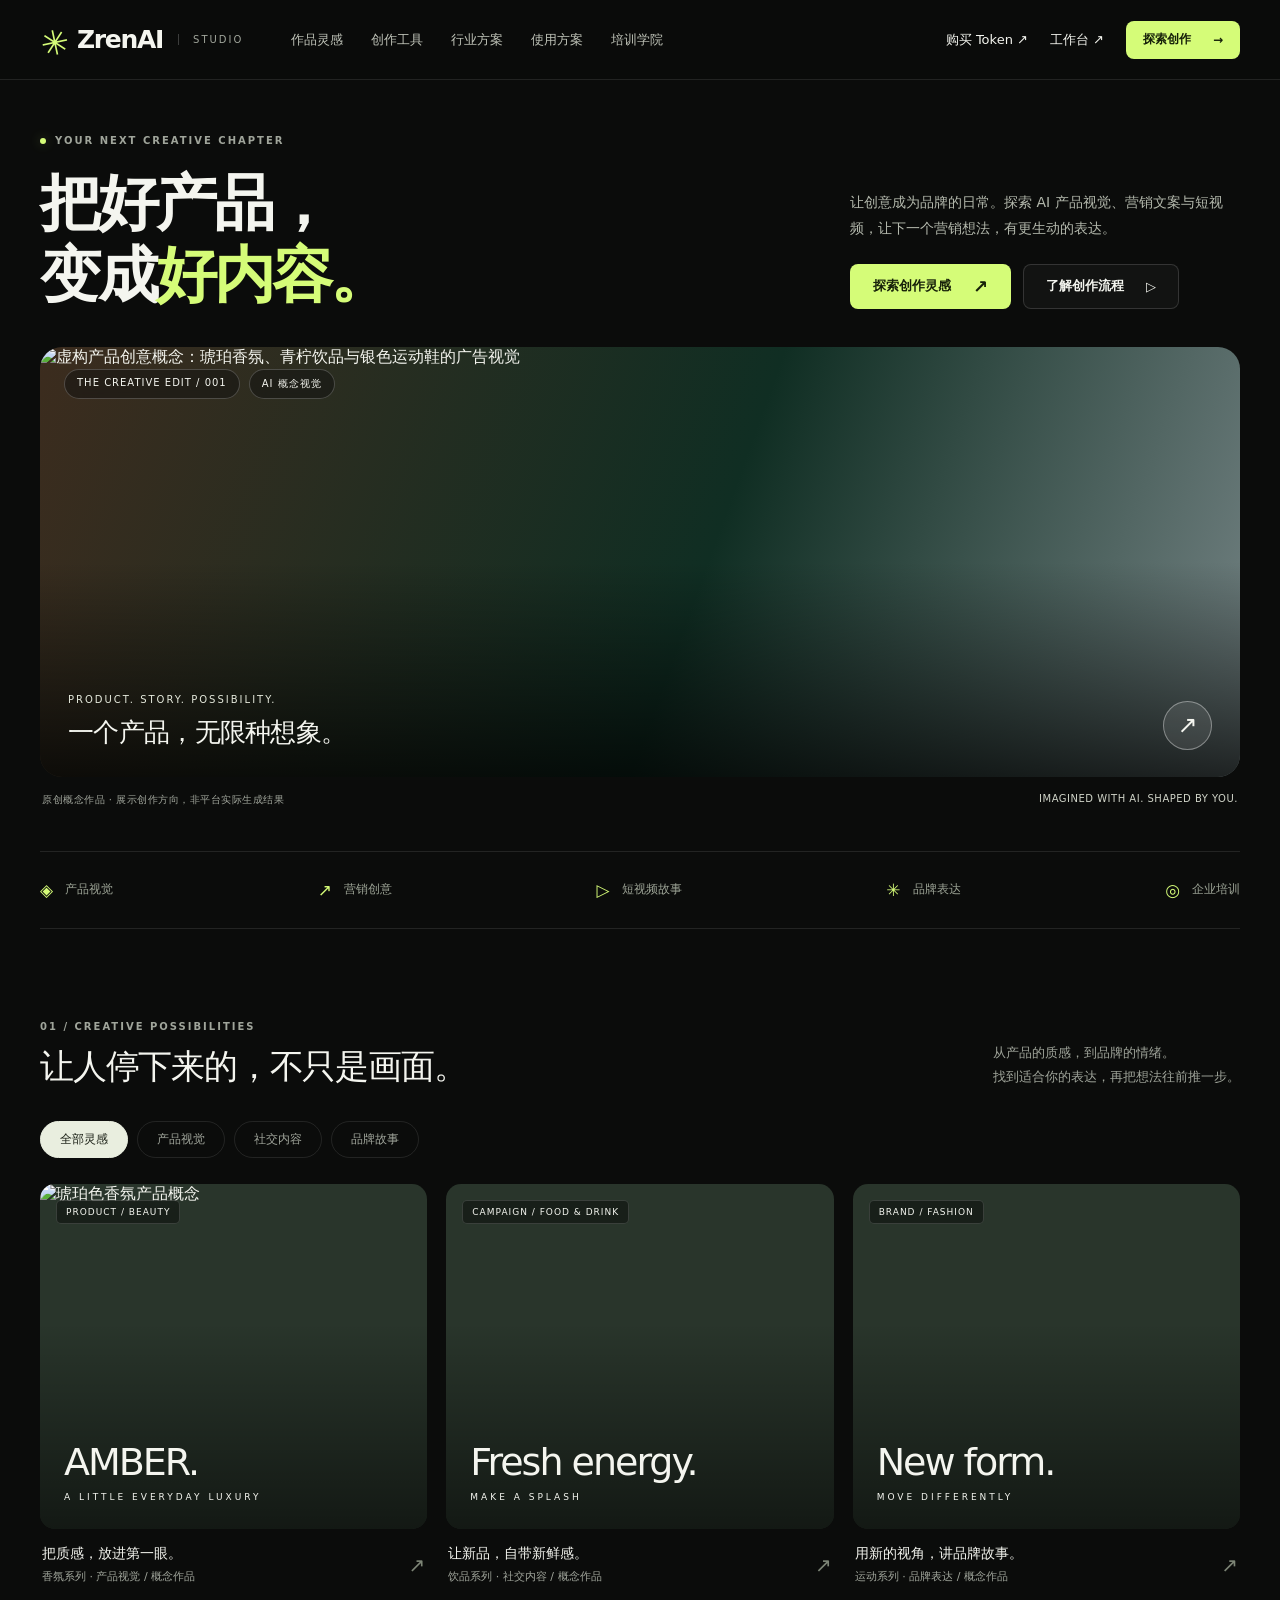
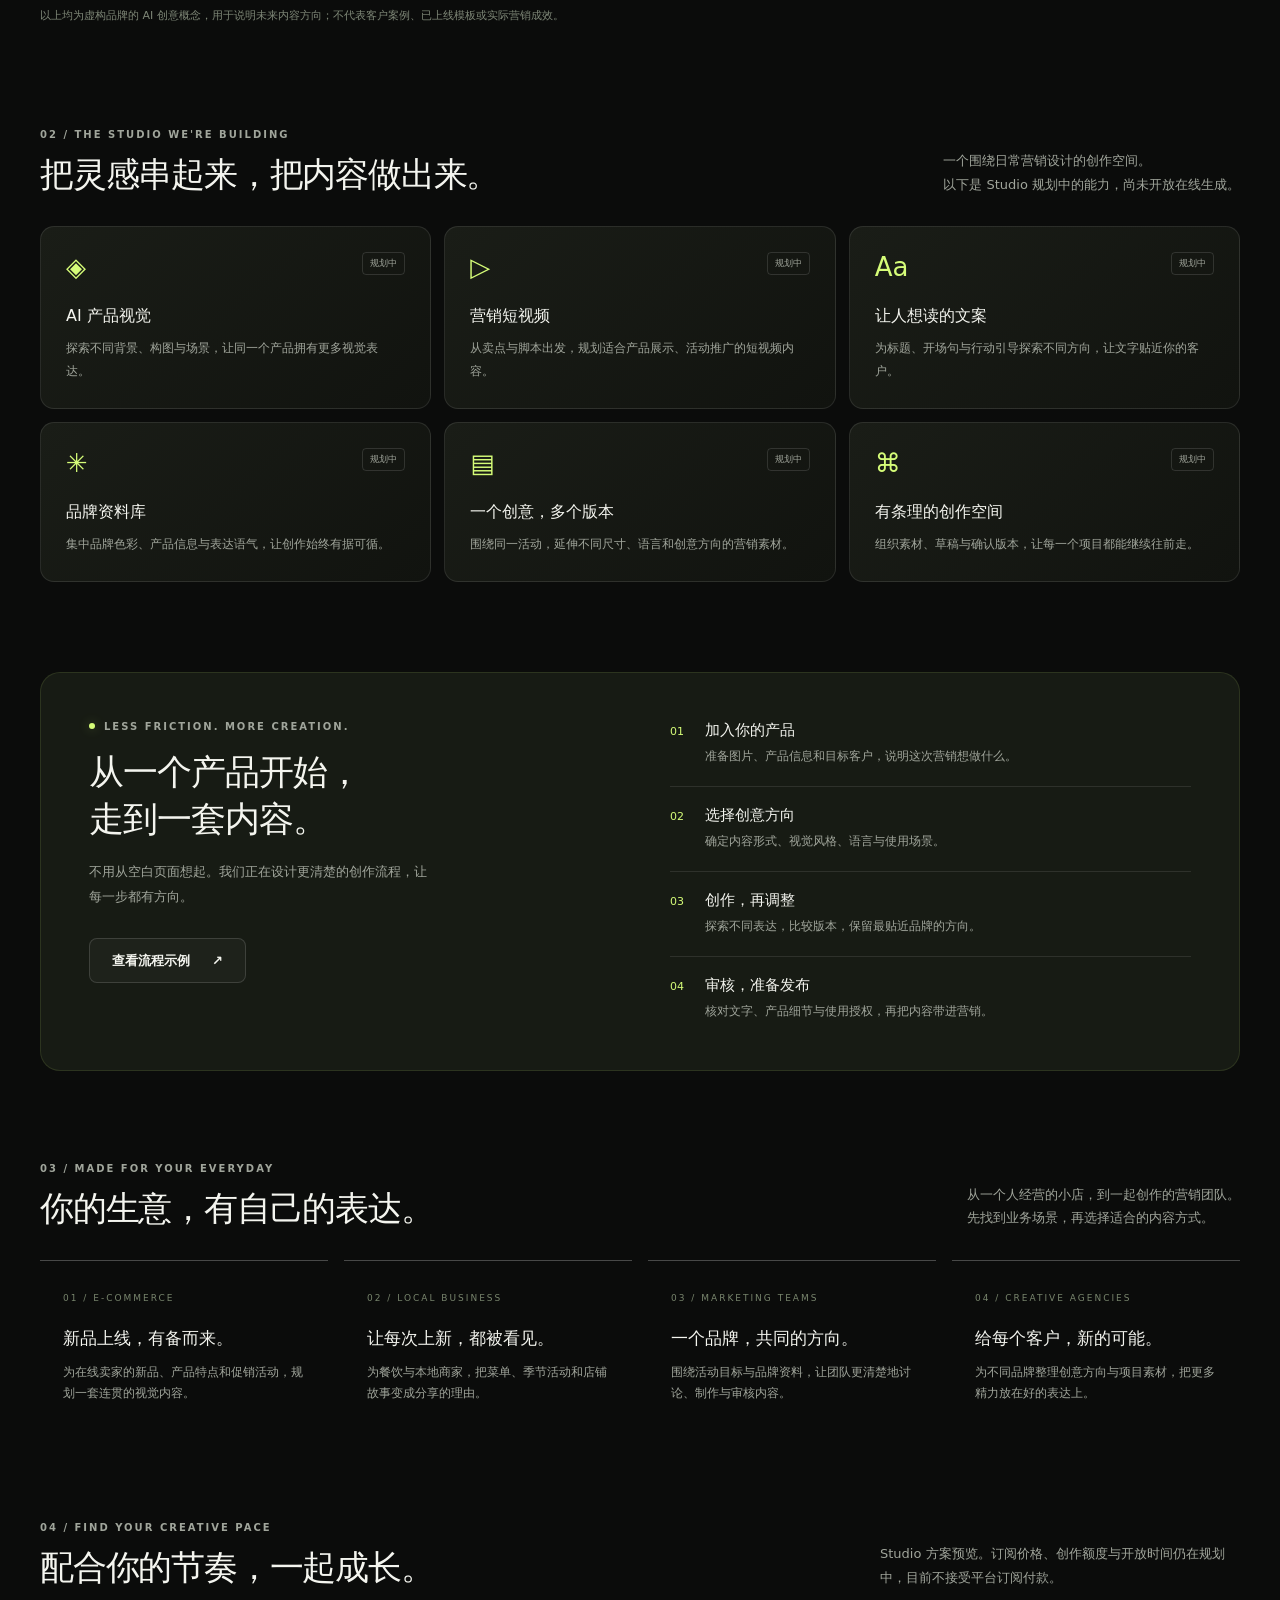
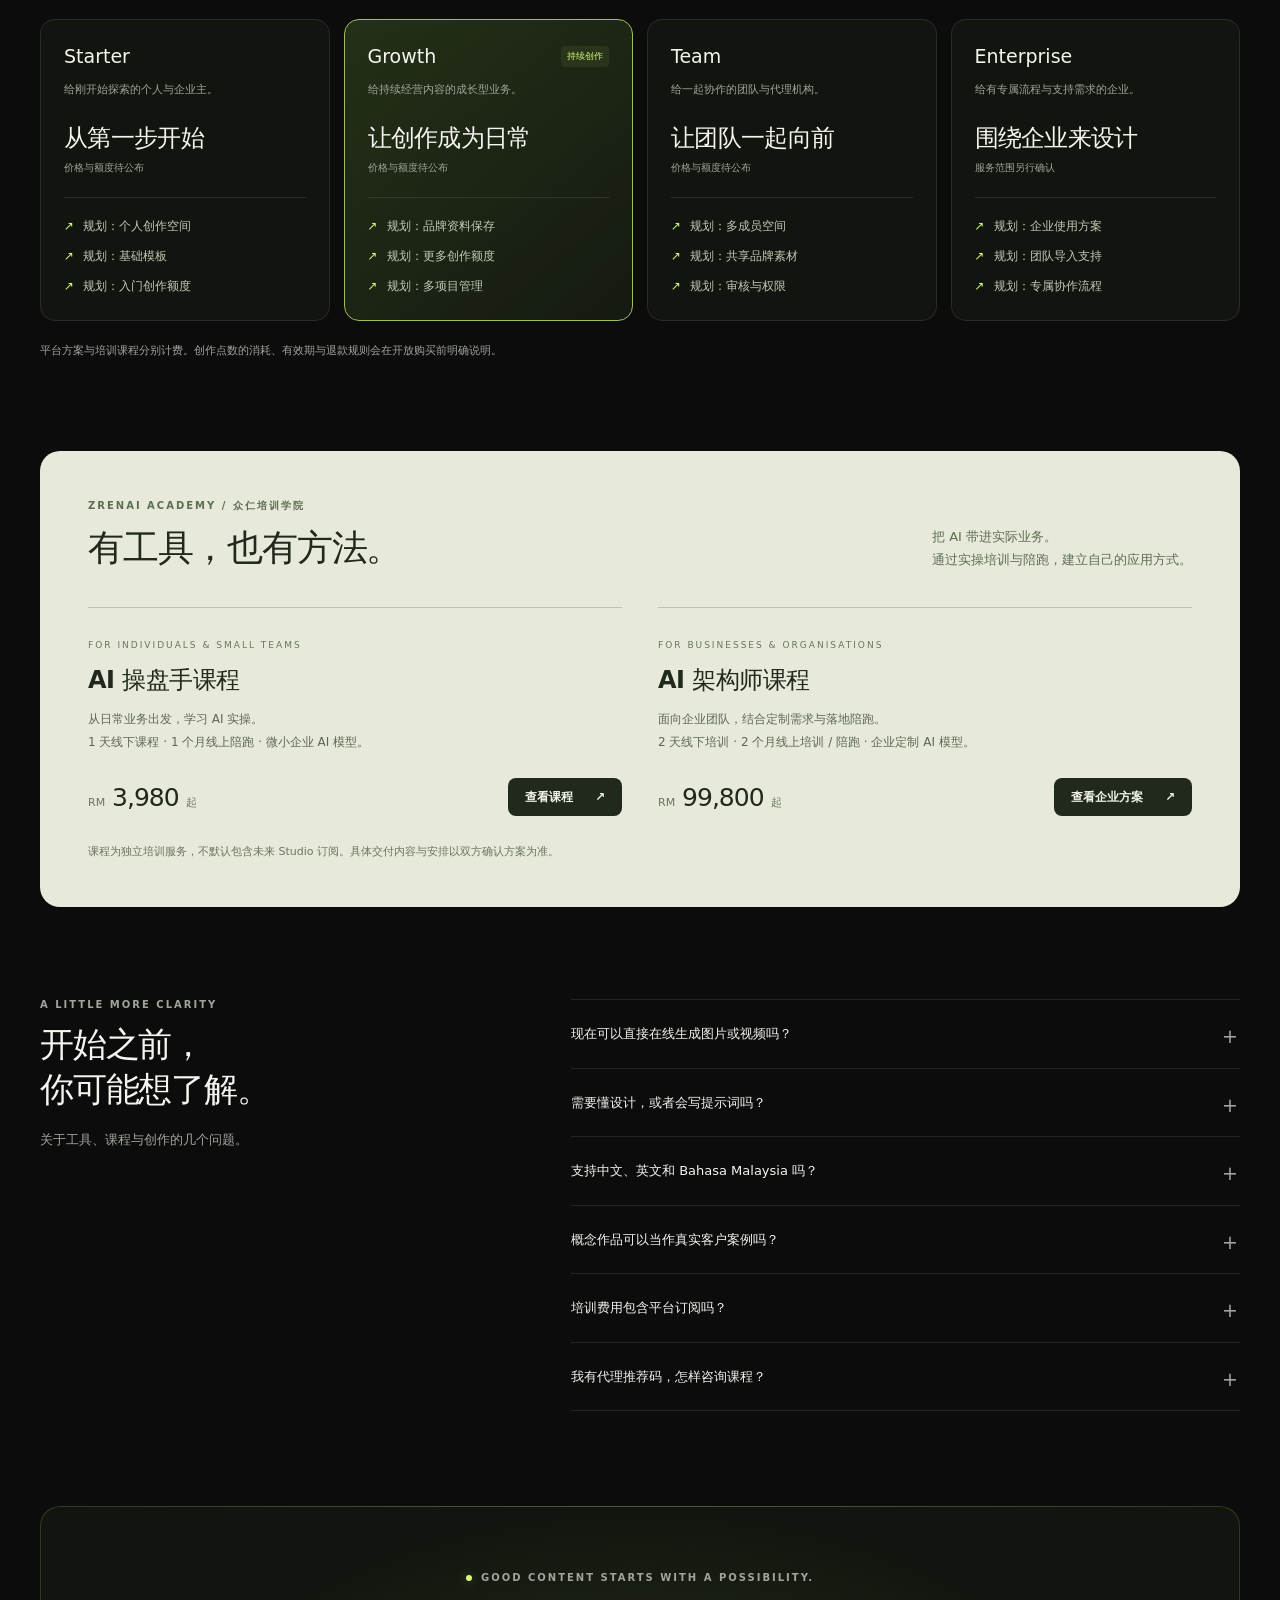
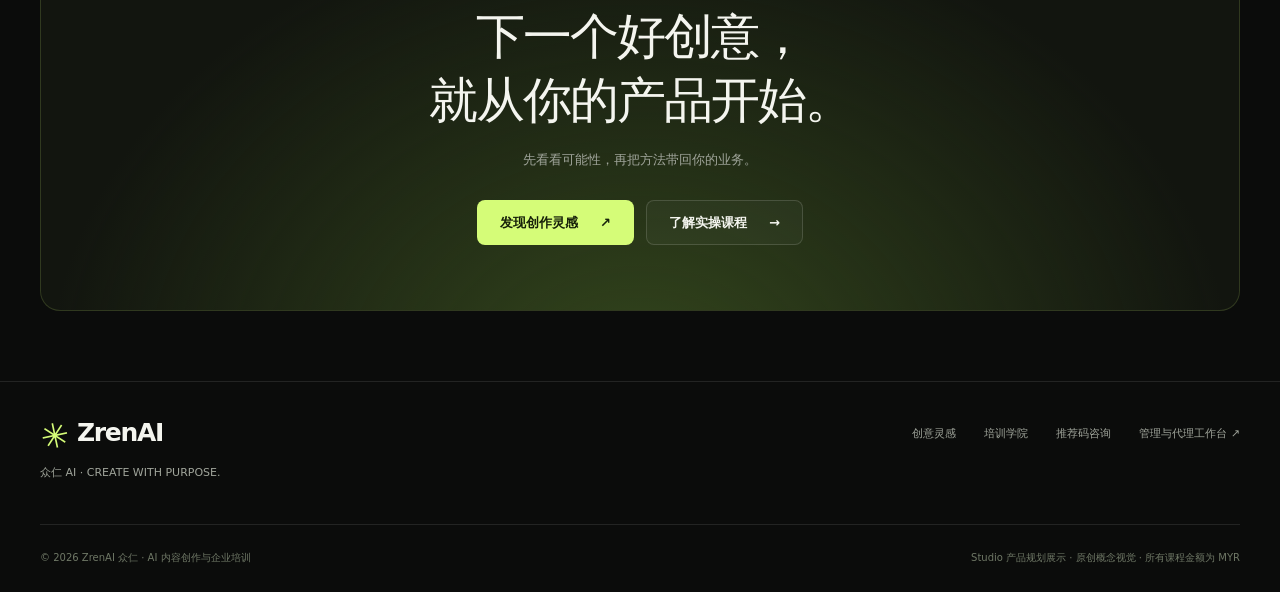
==== commit 400300b3: "Deploy ZrenAI on Vercel with private Supabase storage and secure admin login" ====
--- a/index.html
+++ b/index.html
@@ -256,7 +256,7 @@
 </style>
 </head>
 <body>
-<header class="site-header"><div class="wrap header-inner"><a class="logo" href="#" aria-label="ZrenAI 首页"><span class="logo-mark" aria-hidden="true">✳</span>ZrenAI<small>STUDIO</small></a><nav class="nav" id="navigation" aria-label="主导航"><a href="#showcase">作品灵感</a><a href="#tools">创作工具</a><a href="#solutions">行业方案</a><a href="#pricing">使用方案</a><a href="#academy">培训学院</a></nav><div class="header-actions"><a href="/admin">工作台 ↗</a><a class="btn small" href="#showcase">探索创作 <span>→</span></a><button class="menu-toggle" aria-expanded="false" aria-controls="navigation" aria-label="展开导航">☰</button></div></div></header>
+<header class="site-header"><div class="wrap header-inner"><a class="logo" href="#" aria-label="ZrenAI 首页"><span class="logo-mark" aria-hidden="true">✳</span>ZrenAI<small>STUDIO</small></a><nav class="nav" id="navigation" aria-label="主导航"><a href="#showcase">作品灵感</a><a href="#tools">创作工具</a><a href="#solutions">行业方案</a><a href="#pricing">使用方案</a><a href="#academy">培训学院</a></nav><div class="header-actions"><a href="https://zrenai.naviwealth.net/accounts/sso/start/">购买 Token ↗</a><a href="/admin">工作台 ↗</a><a class="btn small" href="#showcase">探索创作 <span>→</span></a><button class="menu-toggle" aria-expanded="false" aria-controls="navigation" aria-label="展开导航">☰</button></div></div></header>
 <main class="wrap">
 <section class="hero" aria-labelledby="hero-title"><div class="hero-top"><div><div class="eyebrow"><span class="dot"></span>YOUR NEXT CREATIVE CHAPTER</div><h1 id="hero-title">把好产品，<br>变成<span>好内容。</span></h1></div><div class="hero-copy"><p>让创意成为品牌的日常。探索 AI 产品视觉、营销文案与短视频，让下一个营销想法，有更生动的表达。</p><div class="actions"><a class="btn" href="#showcase">探索创作灵感 <span class="arrow">↗</span></a><button class="btn secondary" data-dialog="walkthrough">了解创作流程 <span>▷</span></button></div></div></div><div class="hero-art"><img src="/landing-art.png" alt="虚构产品创意概念：琥珀香氛、青柠饮品与银色运动鞋的广告视觉" fetchpriority="high" width="1536" height="1024"><div class="art-top"><span class="glass-label">THE CREATIVE EDIT / 001</span><span class="glass-label">AI 概念视觉</span></div><div class="hero-art-bottom"><div><small>PRODUCT. STORY. POSSIBILITY.</small><h2>一个产品，无限种想象。</h2></div><a href="#showcase" class="round-button" aria-label="探索作品灵感">↗</a></div></div><div class="hero-meta"><span>原创概念作品 · 展示创作方向，非平台实际生成结果</span><span>IMAGINED WITH AI. SHAPED BY YOU.</span></div><div class="category-strip" aria-label="内容创作方向"><span><b>◈</b> 产品视觉</span><span><b>↗</b> 营销创意</span><span><b>▷</b> 短视频故事</span><span><b>✳</b> 品牌表达</span><span><b>◎</b> 企业培训</span></div></section>
 <section class="section" id="showcase"><div class="section-heading"><div><div class="eyebrow">01 / CREATIVE POSSIBILITIES</div><h2>让人停下来的，不只是画面。</h2></div><p>从产品的质感，到品牌的情绪。<br>找到适合你的表达，再把想法往前推一步。</p></div><div class="filters" role="group" aria-label="筛选创意作品"><button class="filter" data-filter="all" aria-pressed="true">全部灵感</button><button class="filter" data-filter="product" aria-pressed="false">产品视觉</button><button class="filter" data-filter="social" aria-pressed="false">社交内容</button><button class="filter" data-filter="brand" aria-pressed="false">品牌故事</button></div><div class="showcase-grid" aria-live="polite"><article class="project" data-category="product brand"><button class="project-art" data-dialog="amber" aria-label="查看 AMBER 香氛创意概念"><span class="crop"><img src="/landing-art.png" alt="琥珀色香氛产品概念" loading="lazy"></span><span class="art-tag">PRODUCT / BEAUTY</span><span class="art-word">AMBER.<small>A LITTLE EVERYDAY LUXURY</small></span></button><div class="project-info"><div><h3>把质感，放进第一眼。</h3><p>香氛系列 · 产品视觉 / 概念作品</p></div><span aria-hidden="true">↗</span></div></article><article class="project" data-category="product social"><button class="project-art" data-dialog="lime" aria-label="查看 LIME 饮品创意概念"><span class="crop center"><img src="/landing-art.png" alt="青柠与水花中的银色饮料罐概念" loading="lazy"></span><span class="art-tag">CAMPAIGN / FOOD & DRINK</span><span class="art-word">Fresh energy.<small>MAKE A SPLASH</small></span></button><div class="project-info"><div><h3>让新品，自带新鲜感。</h3><p>饮品系列 · 社交内容 / 概念作品</p></div><span aria-hidden="true">↗</span></div></article><article class="project" data-category="brand social"><button class="project-art" data-dialog="form" aria-label="查看 FORM 运动鞋创意概念"><span class="crop right"><img src="/landing-art.png" alt="铬金属雕塑上的白色运动鞋概念" loading="lazy"></span><span class="art-tag">BRAND / FASHION</span><span class="art-word">New form.<small>MOVE DIFFERENTLY</small></span></button><div class="project-info"><div><h3>用新的视角，讲品牌故事。</h3><p>运动系列 · 品牌表达 / 概念作品</p></div><span aria-hidden="true">↗</span></div></article></div><p class="showcase-note">以上均为虚构品牌的 AI 创意概念，用于说明未来内容方向；不代表客户案例、已上线模板或实际营销成效。</p></section>
